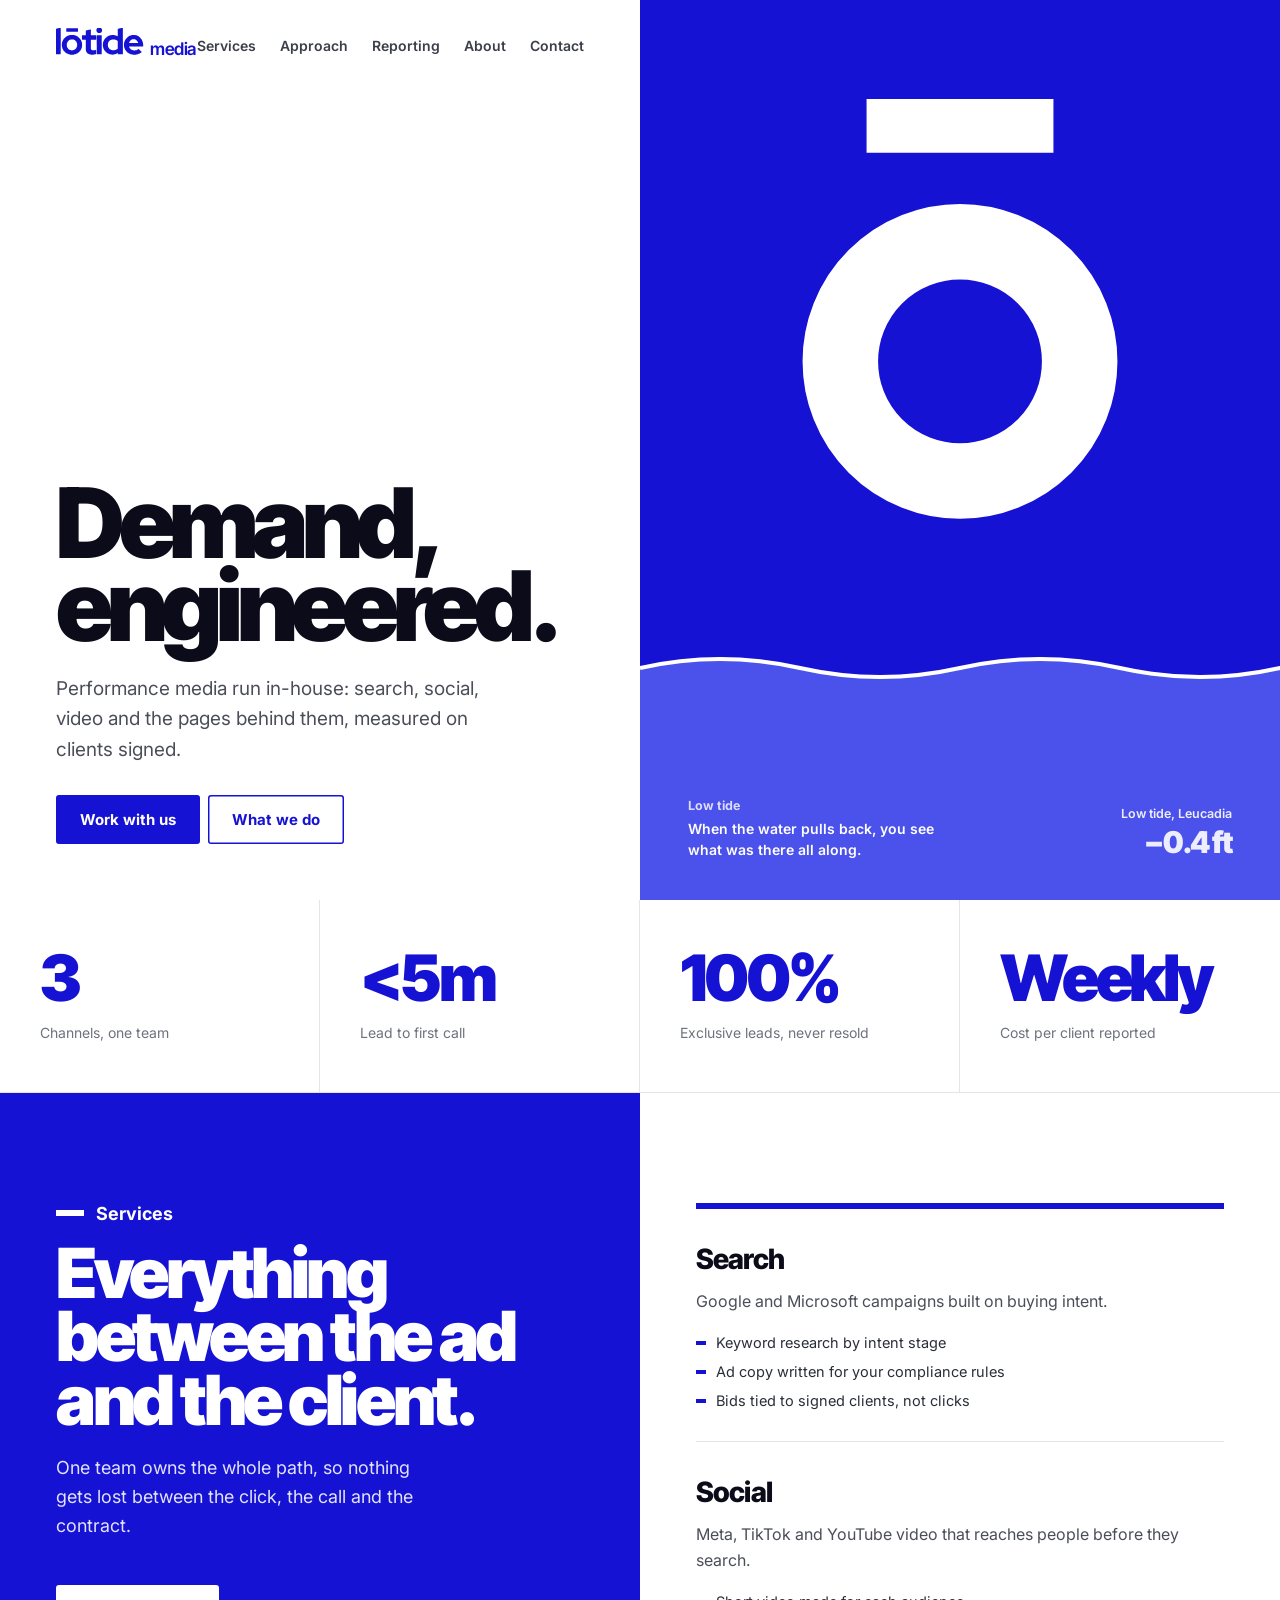
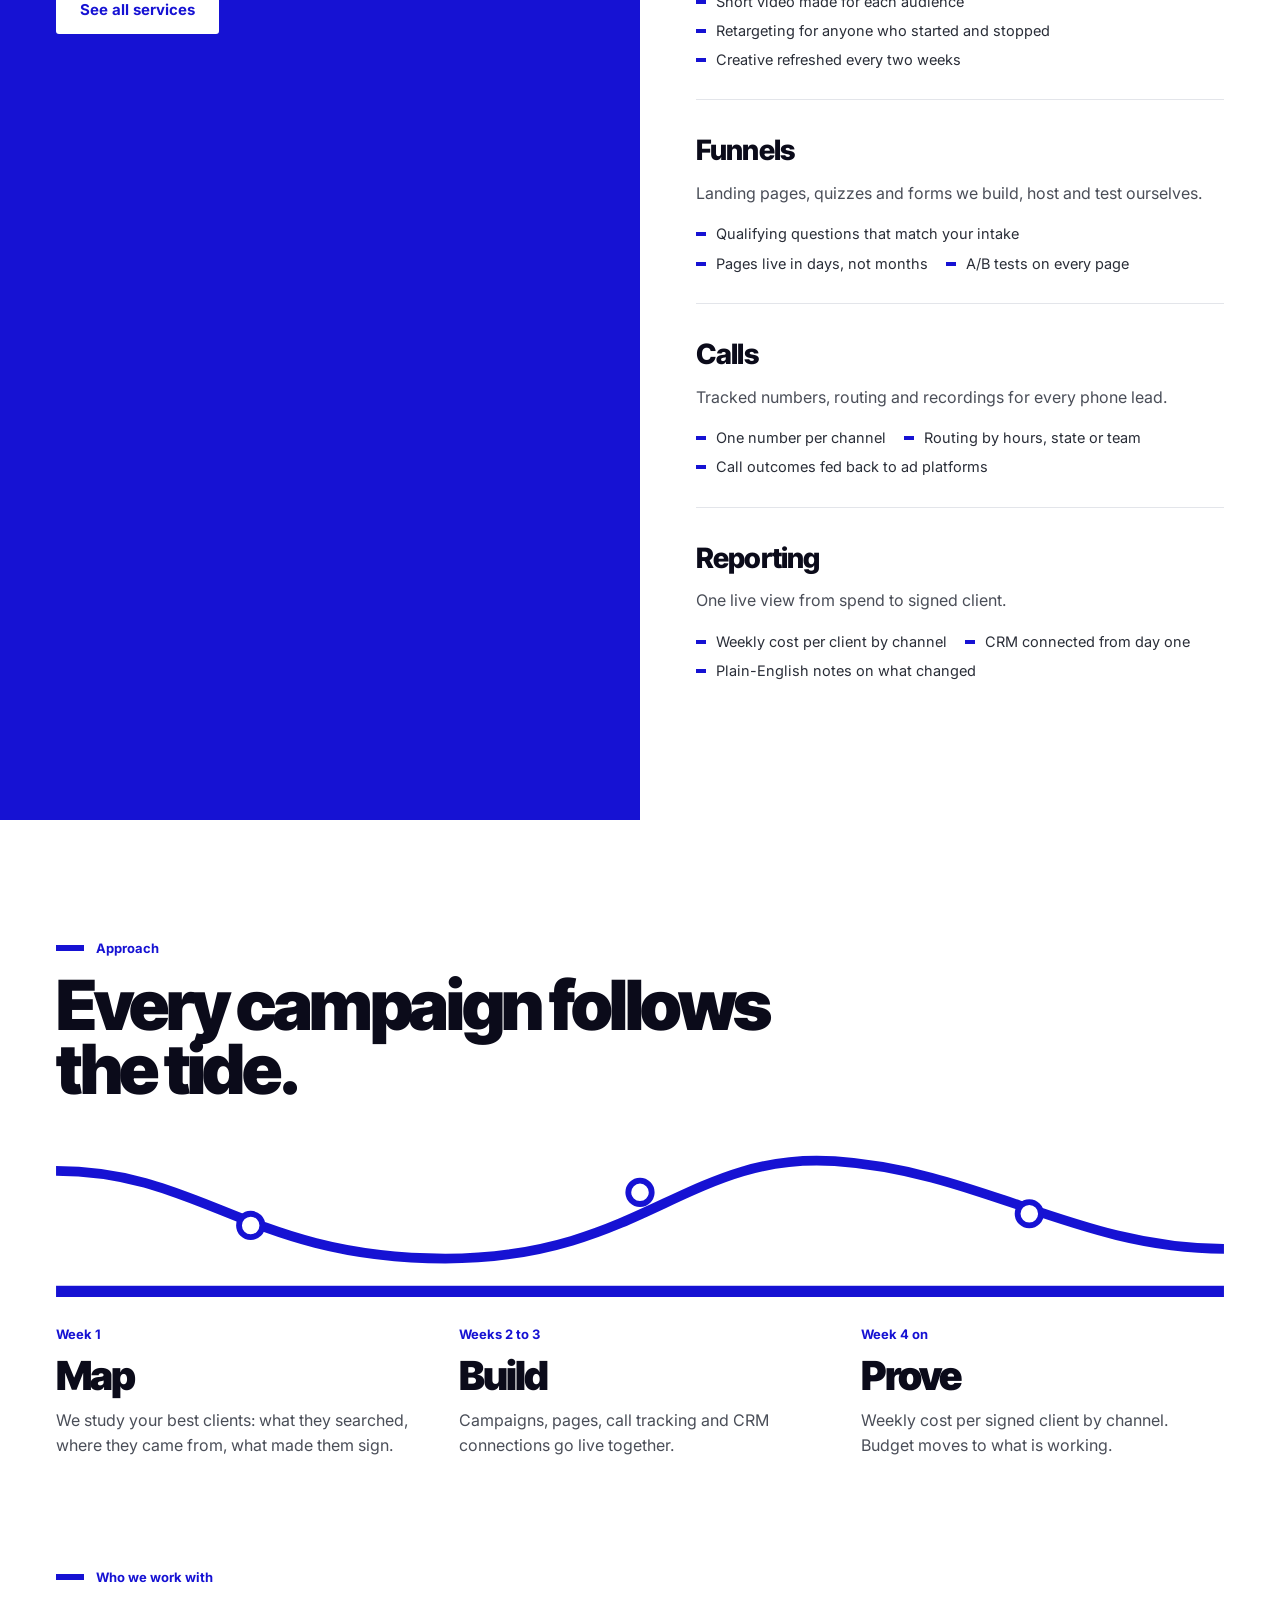
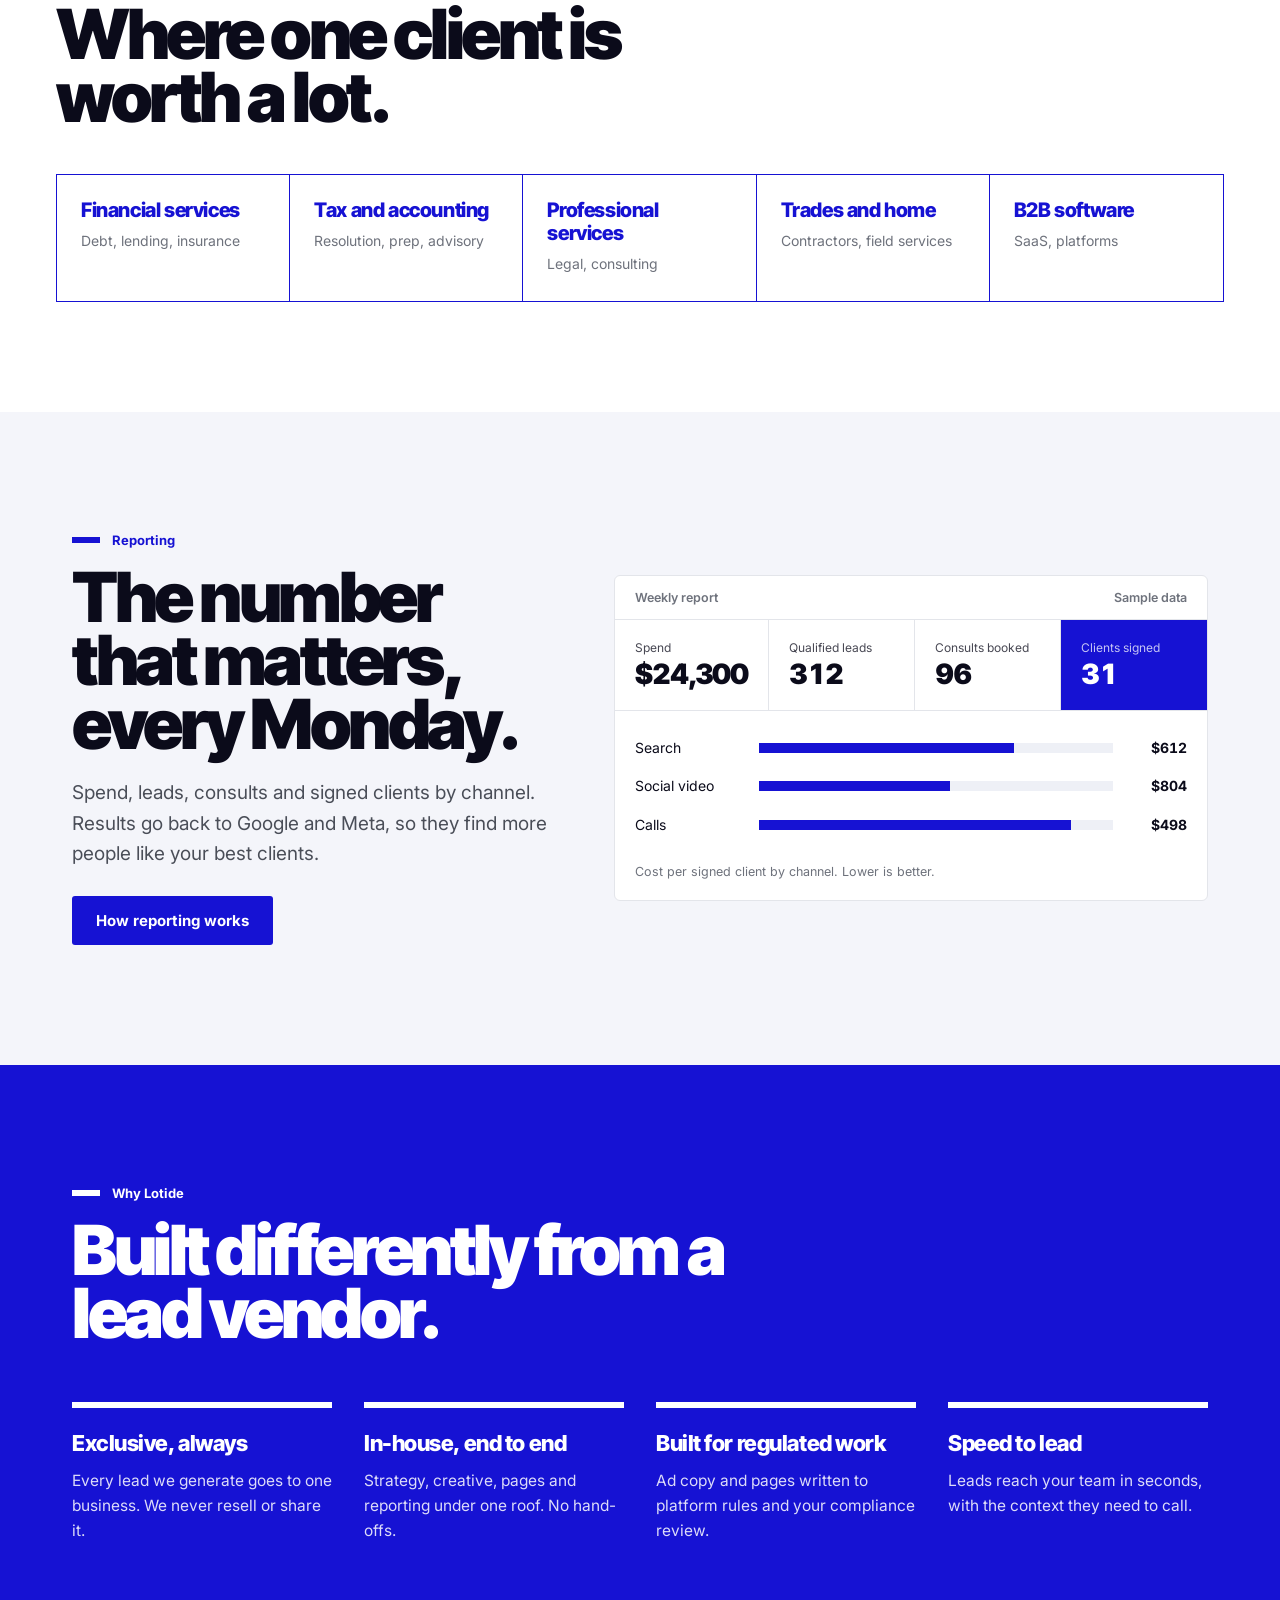
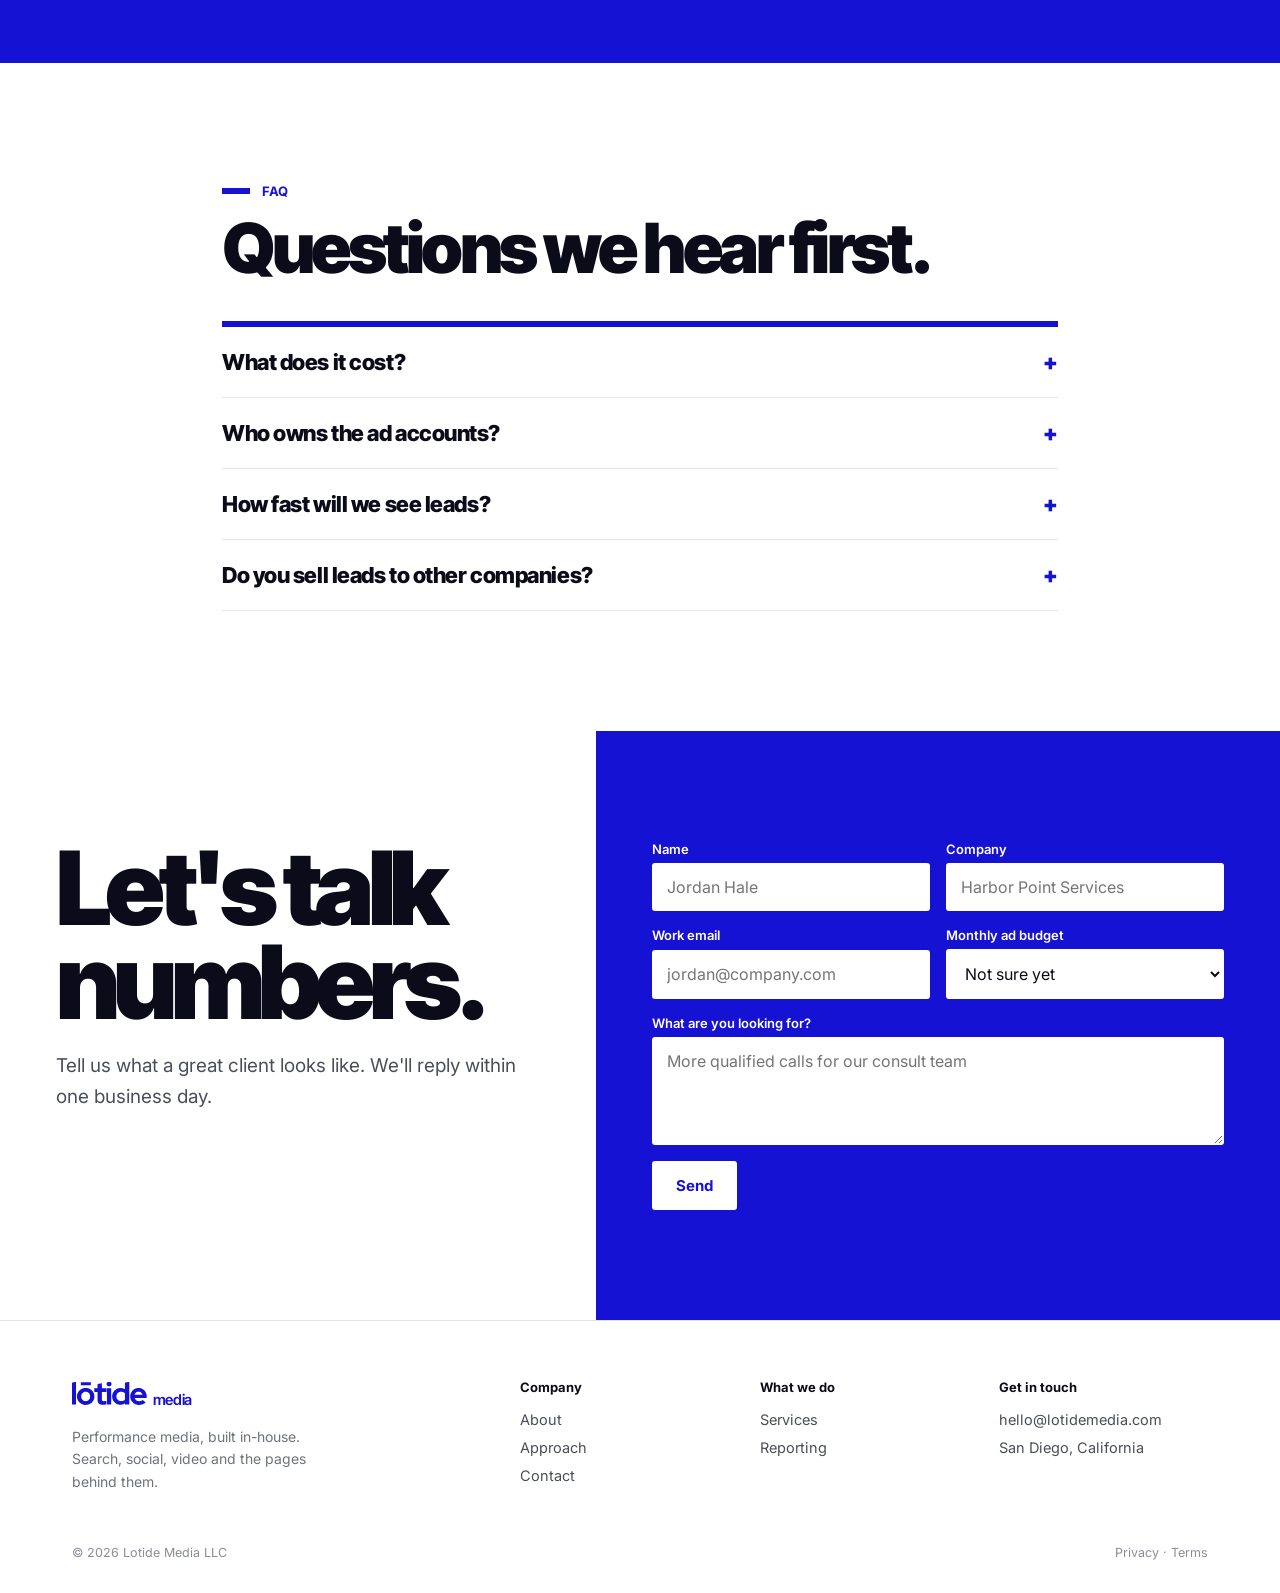
==== index.html @ 0c644d72 "Add files via upload" ====
<!doctype html><html lang="en"><head><meta charset="utf-8">
<meta name="viewport" content="width=device-width, initial-scale=1">
<title>Lotide Media: Performance media, built in-house</title><meta name="description" content="Lotide Media runs search, social and video campaigns in-house for service businesses, and reports cost per signed client every week.">
<link rel="canonical" href="https://lotidemedia.com"><link rel="icon" href="/favicon.svg" type="image/svg+xml">
<meta property="og:title" content="Lotide Media: Performance media, built in-house"><meta property="og:description" content="Lotide Media runs search, social and video campaigns in-house for service businesses, and reports cost per signed client every week."><meta property="og:image" content="https://lotidemedia.com/og.png"><meta property="og:url" content="https://lotidemedia.com"><meta name="twitter:card" content="summary_large_image">
<meta name="theme-color" content="#1612D3">
<link rel="preconnect" href="https://fonts.googleapis.com"><link rel="preconnect" href="https://fonts.gstatic.com" crossorigin>
<link href="https://fonts.googleapis.com/css2?family=Inter+Tight:wght@500;600;700;800;900&family=Inter:wght@400;500;600&display=swap" rel="stylesheet">
<link rel="stylesheet" href="/styles.css">
<script type="application/ld+json">{"@context": "https://schema.org", "@type": "Organization", "name": "Lotide Media", "url": "https://lotidemedia.com", "logo": "https://lotidemedia.com/favicon.svg", "email": "hello@lotidemedia.com", "address": {"@type": "PostalAddress", "addressLocality": "San Diego", "addressRegion": "CA", "addressCountry": "US"}}</script>
</head><body>
<svg width="0" height="0" style="position:absolute" aria-hidden="true"><symbol id="lt" viewBox="18 22 2168 684"><path d="M397 696C383 695 380 695 370 691C366 690 359 689 356 688C352 687 346 686 344 684C341 683 336 681 333 680C329 680 325 678 323 676C321 675 317 673 314 672C310 671 307 669 306 668C304 667 301 665 298 664C295 662 292 661 292 660C291 659 289 658 287 657C284 656 281 653 279 652C277 650 274 648 272 646C261 639 240 620 232 608C229 605 226 600 223 597C221 594 218 590 217 589C216 587 214 584 212 581C211 579 208 574 207 572C206 570 204 566 203 564C201 561 200 559 200 558C200 557 199 554 197 550C195 547 193 541 192 538C191 534 189 528 188 525C186 522 185 516 184 511C183 506 182 497 180 490C178 479 178 475 178 456C178 438 178 434 180 423C182 416 183 407 184 402C185 397 186 391 188 387C190 383 191 378 192 375C193 372 195 367 197 363C198 360 200 356 200 355C200 354 201 352 203 349C204 347 206 343 207 341C208 339 211 335 212 333C214 331 215 328 215 327C216 326 217 324 219 322C220 320 222 317 224 315C238 296 256 277 275 264C277 262 280 260 282 258C283 257 285 256 286 256C286 256 289 254 292 252C294 250 298 248 299 248C301 247 304 245 306 244C309 242 312 240 314 240C317 239 321 238 323 236C325 234 330 233 332 232C335 231 340 230 344 228C347 226 353 225 356 224C360 223 367 222 371 220C383 217 393 216 426 216C458 216 471 217 482 220C485 222 492 223 496 224C500 225 506 226 509 228C512 229 517 231 520 232C522 233 527 234 530 236C532 237 536 239 538 240C541 241 544 242 546 244C547 245 551 247 553 248C559 251 570 258 574 261C576 263 578 264 578 264C579 264 584 269 591 274C604 286 620 303 625 310C629 316 632 321 636 326C638 328 640 331 640 333C641 334 643 337 644 339C646 341 647 345 648 347C649 349 651 354 653 356C655 359 656 362 656 363C656 365 658 369 659 373C661 376 664 383 664 388C665 393 667 398 667 399C675 414 676 494 668 513C667 516 665 522 664 526C663 530 662 536 660 539C659 542 657 547 656 550C655 552 654 556 652 558C651 560 649 563 648 566C647 568 645 572 644 574C642 576 641 579 641 580C640 581 638 584 637 586C635 589 633 592 632 593C627 602 597 635 588 641C586 642 584 644 584 644C584 645 574 651 566 656C564 657 561 659 560 660C559 661 556 663 552 665C549 667 546 668 546 669C545 669 543 671 540 672C537 672 532 674 530 676C528 678 523 680 519 680C516 681 511 683 509 684C506 686 501 687 497 688C493 689 486 690 482 691C479 693 472 694 468 695C458 696 412 697 397 696ZM1922 696C1909 696 1896 694 1889 692C1885 690 1879 689 1875 688C1871 687 1865 686 1861 684C1857 682 1852 681 1850 680C1848 679 1844 678 1842 676C1840 675 1835 673 1833 672C1830 671 1827 670 1825 669C1824 668 1821 666 1818 665C1816 664 1812 662 1810 661C1809 659 1806 657 1804 656C1801 655 1798 653 1797 651C1795 650 1792 648 1790 647C1772 634 1746 607 1736 589C1735 587 1733 584 1732 583C1731 582 1729 579 1727 576C1725 572 1723 568 1723 567C1718 560 1712 545 1711 541C1711 538 1709 535 1708 533C1707 531 1705 524 1704 519C1703 513 1701 505 1700 501C1697 491 1696 477 1696 456C1696 435 1697 422 1700 411C1701 407 1703 399 1704 393C1705 388 1707 382 1708 380C1709 378 1711 374 1711 370C1712 366 1714 361 1716 358C1718 356 1719 352 1720 350C1721 347 1723 344 1724 342C1726 339 1727 337 1727 336C1727 336 1729 333 1731 329C1733 326 1736 322 1737 320C1746 305 1768 281 1786 267C1788 265 1792 262 1794 260C1796 259 1799 257 1801 256C1803 255 1806 253 1808 251C1811 249 1813 248 1814 248C1814 248 1817 246 1820 245C1822 243 1826 241 1828 240C1831 239 1835 238 1837 236C1839 234 1844 232 1848 232C1851 231 1856 229 1859 228C1861 226 1868 224 1873 224C1878 223 1883 222 1884 221C1890 218 1901 217 1928 216C1959 216 1970 217 1983 221C1988 222 1994 224 1998 224C2002 225 2007 227 2010 228C2013 230 2018 231 2021 232C2023 233 2027 234 2029 236C2031 237 2034 239 2037 240C2039 241 2043 242 2044 244C2046 245 2049 247 2052 248C2059 252 2070 260 2079 268C2099 285 2121 310 2128 325C2129 327 2131 330 2132 331C2133 333 2135 336 2136 339C2137 342 2139 345 2140 347C2141 348 2143 352 2144 355C2145 358 2147 363 2148 366C2150 368 2151 373 2152 377C2153 381 2154 386 2156 388C2158 394 2159 399 2162 418C2162 424 2163 430 2164 430C2166 434 2168 489 2166 493C2165 495 2163 496 2162 497C2160 498 2106 498 1992 498C1843 498 1826 498 1825 500C1823 501 1823 502 1824 508C1825 511 1826 515 1828 517C1829 519 1831 522 1832 524C1833 527 1834 530 1836 532C1837 534 1839 537 1840 539C1843 543 1865 565 1869 568C1871 568 1874 570 1875 572C1876 573 1880 575 1882 576C1885 577 1889 579 1891 581C1893 582 1897 584 1900 584C1903 585 1909 587 1913 589C1919 591 1923 591 1938 592C1960 594 1983 592 1992 589C1995 588 2001 586 2004 585C2011 583 2031 574 2032 572C2033 572 2035 570 2038 568C2041 567 2045 564 2046 562C2049 560 2050 559 2053 559C2057 559 2058 560 2068 569C2074 574 2079 579 2080 580C2081 581 2086 586 2092 591C2099 597 2104 602 2105 603C2106 605 2121 618 2129 624C2131 626 2132 628 2132 629C2132 632 2122 641 2110 648C2108 649 2105 652 2104 653C2103 654 2100 656 2097 657C2095 658 2093 660 2092 660C2091 661 2088 663 2085 664C2082 665 2078 667 2077 669C2075 670 2072 671 2070 672C2067 673 2063 674 2060 676C2058 678 2053 680 2049 680C2046 681 2041 683 2039 684C2036 685 2030 687 2025 688C2019 689 2011 691 2006 692C1993 696 1957 698 1922 696ZM891 695C886 694 878 693 874 692C870 691 862 689 857 688C852 687 846 685 844 684C841 682 837 681 835 680C833 679 829 678 828 677C826 675 823 674 821 673C816 670 806 662 799 656C790 646 778 628 775 619C775 617 773 612 772 609C770 605 769 599 767 587C765 571 765 569 764 451C764 385 764 331 764 331C764 328 757 328 718 328C676 328 672 328 671 324C670 323 670 301 670 275C670 229 670 227 672 225C673 225 674 224 675 224C677 224 696 224 719 224C756 224 761 223 763 222C764 220 764 214 764 164L764 108L767 106C768 105 771 104 773 103C776 103 782 101 787 100C792 98 800 97 805 96C810 95 817 93 822 92C827 90 834 89 839 88C844 87 852 86 856 84C863 82 878 79 883 79C888 79 888 76 888 151C888 217 888 221 890 222C891 224 897 224 954 224C1008 224 1016 224 1018 226L1020 227L1020 275C1020 321 1020 323 1018 325L1016 328L953 328C894 328 890 328 889 330C888 331 888 352 888 441C888 541 889 552 890 556C897 572 898 573 903 578C907 582 911 583 920 587L930 590L954 590C976 590 978 590 988 588C995 586 1003 584 1006 583L1013 582L1015 584C1017 586 1017 589 1017 632L1017 678L1015 680C1012 684 1001 687 990 688C986 689 977 690 971 692C965 693 955 694 949 695C936 696 903 696 891 695ZM1390 694C1389 694 1382 693 1374 691C1367 689 1359 688 1356 688C1354 687 1349 686 1345 684C1341 682 1336 681 1334 680C1331 679 1326 677 1323 676C1319 674 1315 672 1314 672C1312 671 1309 669 1306 668C1303 666 1300 664 1300 664C1299 664 1296 662 1294 661C1291 659 1288 657 1287 657C1286 656 1283 654 1281 652C1278 650 1274 647 1271 644C1254 631 1233 609 1224 596C1223 595 1221 592 1220 590C1218 588 1216 585 1216 583C1215 581 1213 578 1212 576C1210 575 1208 571 1207 568C1206 565 1204 562 1203 561C1203 560 1201 557 1200 553C1199 550 1197 544 1195 542C1194 540 1192 535 1192 531C1191 527 1189 521 1188 517C1186 514 1185 508 1185 504C1184 500 1183 493 1182 486C1180 474 1180 438 1182 428C1182 425 1183 418 1184 412C1185 405 1186 398 1188 394C1189 390 1191 385 1192 381C1192 377 1194 372 1196 370C1197 367 1199 362 1200 360C1201 357 1202 353 1203 352C1205 350 1207 346 1208 343C1209 340 1211 336 1212 336C1213 335 1214 332 1216 329C1217 327 1219 324 1219 323C1220 322 1222 320 1223 319C1224 315 1226 313 1238 299C1253 282 1276 261 1289 255C1291 254 1293 253 1294 252C1294 251 1297 250 1300 248C1303 247 1306 245 1308 244C1309 243 1313 241 1316 240C1319 239 1323 237 1325 236C1327 235 1331 233 1335 232C1339 231 1344 229 1347 228C1349 227 1356 225 1362 224C1368 223 1378 221 1384 220C1391 218 1398 218 1415 217C1437 217 1448 218 1461 221C1465 222 1472 223 1476 224C1481 225 1487 226 1490 228C1493 229 1498 231 1501 232C1505 232 1510 234 1514 236C1517 238 1522 240 1525 241C1528 243 1532 245 1534 247C1538 249 1542 250 1544 248C1545 247 1545 226 1545 158C1545 99 1545 68 1546 67C1547 66 1549 64 1553 63C1556 63 1562 61 1566 60C1570 58 1578 57 1582 56C1587 55 1596 54 1602 52C1607 50 1615 49 1620 48C1624 47 1632 46 1637 44C1653 39 1667 38 1669 42C1670 42 1670 187 1670 364L1670 684L1668 686C1666 688 1662 688 1609 688C1558 688 1551 688 1549 686C1547 685 1547 684 1547 672C1547 661 1547 658 1546 657C1543 655 1539 657 1536 660C1534 662 1531 664 1529 664C1527 665 1524 667 1522 668C1520 670 1517 671 1515 672C1513 673 1509 674 1507 676C1505 678 1500 680 1496 681C1492 681 1488 683 1486 684C1484 685 1478 687 1473 688C1467 689 1459 691 1454 692C1447 694 1444 694 1420 695C1405 695 1391 695 1390 694ZM35 688C33 688 31 687 31 686C30 686 30 563 30 376C30 82 30 67 32 66C34 63 55 58 66 56C71 55 79 54 84 52C89 51 98 49 102 48C107 47 116 46 121 44C130 41 142 39 147 39C149 39 150 40 151 40C152 41 152 126 152 364C152 633 152 686 151 687C150 688 139 688 94 688C63 688 37 688 35 688ZM1035 688C1034 687 1033 687 1033 686C1032 686 1032 582 1032 456C1032 265 1032 226 1033 225C1035 224 1045 224 1149 224C1150 224 1151 225 1152 225C1154 226 1154 241 1154 456C1154 671 1154 686 1152 687C1151 687 1150 688 1149 688C1065 688 1037 688 1035 688ZM452 587C459 585 466 584 468 583C470 583 473 582 475 580C477 579 481 577 483 576C486 576 489 574 491 572C493 571 496 569 498 568C502 565 524 544 529 537C537 524 543 513 547 498C551 488 551 485 552 471C554 449 552 427 548 417C547 413 545 407 544 404C543 402 542 398 540 396C539 394 537 390 536 387C534 384 533 381 532 380C531 379 529 377 528 375C525 370 503 348 498 345C496 344 493 342 491 340C489 338 485 337 483 336C481 335 478 334 476 332C474 331 468 329 462 327C456 326 449 324 445 324C441 323 433 322 426 322C416 322 412 322 401 325C394 327 387 328 384 329C382 330 378 331 377 332C376 333 372 335 369 336C366 337 362 339 361 340C360 341 358 343 356 344C352 346 331 366 325 374C323 377 321 380 320 381C319 383 318 386 316 388C314 390 313 394 312 396C311 398 310 402 308 404C307 407 305 413 302 426C298 449 298 462 302 482C305 501 306 504 308 508C310 511 312 515 312 518C313 521 315 523 316 524C316 525 318 527 319 529C321 534 322 535 333 548C339 555 347 561 357 569C364 574 384 584 387 584C388 584 393 585 398 587C416 592 432 592 452 587ZM1464 586C1471 585 1479 584 1481 583C1483 583 1488 582 1491 580C1494 579 1499 577 1502 576C1505 575 1508 573 1509 572C1510 571 1513 570 1516 568C1522 565 1533 558 1542 549C1543 548 1544 546 1544 544C1545 542 1545 501 1545 452L1544 364L1540 360C1533 354 1520 344 1519 344C1518 344 1515 343 1513 341C1510 339 1505 337 1501 336C1497 334 1493 332 1492 331C1490 331 1480 328 1469 326C1450 322 1449 322 1433 322C1422 323 1415 323 1411 324C1408 325 1402 327 1397 328C1392 328 1386 330 1384 332C1381 333 1377 335 1374 336C1372 337 1369 338 1367 340C1365 341 1362 344 1360 344C1353 348 1333 367 1328 374C1327 377 1324 380 1323 382C1321 384 1320 386 1320 386C1320 387 1318 390 1316 393C1315 396 1312 400 1312 402C1311 405 1310 410 1308 414C1304 423 1303 434 1303 456C1303 478 1304 489 1308 497C1310 501 1311 506 1312 508C1313 510 1314 514 1316 516C1317 518 1319 522 1321 525C1329 540 1349 560 1363 568C1365 569 1367 571 1369 572C1370 573 1373 575 1376 576C1380 577 1384 579 1385 580C1387 581 1390 582 1392 583C1398 584 1423 589 1428 589C1436 590 1451 589 1464 586ZM2038 408C2040 407 2041 406 2042 405C2043 403 2039 391 2036 388C2035 386 2033 383 2032 381C2032 379 2030 375 2028 373C2027 371 2024 368 2023 365C2019 359 2000 341 1994 337C1992 336 1988 334 1987 332C1985 331 1983 330 1981 329C1979 328 1975 327 1971 325C1967 323 1962 322 1960 321C1948 318 1917 318 1904 321C1901 322 1896 323 1893 325C1889 326 1885 328 1884 328C1882 329 1879 330 1877 332C1875 333 1872 336 1869 337C1864 339 1843 361 1840 365C1839 367 1837 370 1836 372C1834 374 1833 377 1832 379C1831 381 1830 384 1828 386C1825 391 1822 403 1823 405C1823 406 1824 408 1825 408C1828 409 2035 409 2038 408ZM1077 168C1072 167 1069 166 1066 165C1064 163 1060 161 1058 160C1049 156 1036 143 1032 134C1031 132 1029 128 1027 126C1024 121 1022 104 1024 89C1025 80 1025 78 1029 70C1038 53 1047 44 1068 33C1069 33 1075 32 1081 31C1094 29 1113 31 1118 34C1120 35 1124 37 1127 39C1133 42 1138 46 1147 55C1150 59 1152 62 1158 74C1161 80 1163 98 1161 111C1160 122 1159 123 1153 134C1147 145 1135 157 1126 161C1123 162 1120 164 1118 165C1113 169 1094 170 1077 168ZM290 134C287 132 287 129 287 93L287 57L289 54L292 52L427 52C513 52 564 52 566 53C568 54 571 55 572 56C573 58 574 60 574 92C574 111 573 128 573 129C571 135 579 135 429 135C353 135 291 135 290 134Z"/></symbol></svg>
<section class="hero"><div class="l"><div class="navl"><a href="/" aria-label="Lotide Media home"><span class="lockup" style="color:#1612D3;font-size:28px" role="img" aria-label="lōtide media"><svg viewBox="18 22 2168 684"><use href="#lt"/></svg><span>media</span></span></a><ul><li><a href="/services">Services</a></li><li><a href="/approach">Approach</a></li><li><a href="/reporting">Reporting</a></li><li><a href="/about">About</a></li><li><a href="/contact">Contact</a></li></ul><button class="menu" aria-expanded="false" onclick="var m=this.parentNode.nextElementSibling;m.classList.toggle('open');this.setAttribute('aria-expanded',m.classList.contains('open'))">Menu</button></div><nav class="mnav" aria-label="Mobile"><a href="/services">Services</a><a href="/approach">Approach</a><a href="/reporting">Reporting</a><a href="/about">About</a><a href="/contact">Contact</a></nav>
<h1>Demand, engineered.</h1><p>Performance media run in-house: search, social, video and the pages behind them, measured on clients signed.</p>
<div><a class="btn b-b" href="/contact">Work with us</a><a class="btn b-l" href="/services">What we do</a></div></div>
<div class="r"><svg viewBox="0 0 500 660" class="og" aria-hidden="true"><rect x="104" y="0" width="292" height="84" fill="currentColor"/><circle cx="250" cy="410" r="187" fill="none" stroke="currentColor" stroke-width="118"/></svg><div class="water"><svg class="surf" viewBox="0 0 1200 2034" preserveAspectRatio="none" aria-hidden="true"><path d="M0 18 Q 75 0 150 18 T 300 18 T 450 18 T 600 18 T 750 18 T 900 18 T 1050 18 T 1200 18 V2034 H0Z" fill="rgba(120,135,255,.55)"/><path d="M0 18 Q 75 0 150 18 T 300 18 T 450 18 T 600 18 T 750 18 T 900 18 T 1050 18 T 1200 18" fill="none" stroke="#fff" stroke-width="4" vector-effect="non-scaling-stroke"/></svg><div class="body"></div></div><p class="cap"><b>Low tide</b>When the water pulls back, you see what was there all along.</p><div class="tt">Low tide, Leucadia<b>−0.4 ft</b></div></div></section>
<div class="num"><div><b>3</b><span>Channels, one team</span></div><div><b>&lt;5m</b><span>Lead to first call</span></div><div><b>100%</b><span>Exclusive leads, never resold</span></div><div><b>Weekly</b><span>Cost per client reported</span></div></div>
<section class="half"><div class="a"><div class="stk"><p class="eyebrow">Services</p><h2 class="h2">Everything between the ad and the client.</h2><p>One team owns the whole path, so nothing gets lost between the click, the call and the contract.</p><a class="btn b-w" href="/services" style="margin-top:26px">See all services</a></div></div><div class="b"><article class="svc"><h3>Search</h3><p>Google and Microsoft campaigns built on buying intent.</p><ul><li>Keyword research by intent stage</li><li>Ad copy written for your compliance rules</li><li>Bids tied to signed clients, not clicks</li></ul></article><article class="svc"><h3>Social</h3><p>Meta, TikTok and YouTube video that reaches people before they search.</p><ul><li>Short video made for each audience</li><li>Retargeting for anyone who started and stopped</li><li>Creative refreshed every two weeks</li></ul></article><article class="svc"><h3>Funnels</h3><p>Landing pages, quizzes and forms we build, host and test ourselves.</p><ul><li>Qualifying questions that match your intake</li><li>Pages live in days, not months</li><li>A/B tests on every page</li></ul></article><article class="svc"><h3>Calls</h3><p>Tracked numbers, routing and recordings for every phone lead.</p><ul><li>One number per channel</li><li>Routing by hours, state or team</li><li>Call outcomes fed back to ad platforms</li></ul></article><article class="svc"><h3>Reporting</h3><p>One live view from spend to signed client.</p><ul><li>Weekly cost per client by channel</li><li>CRM connected from day one</li><li>Plain-English notes on what changed</li></ul></article></div></section>
<section class="steps"><p class="eyebrow">Approach</p><h2 class="h2">Every campaign follows the tide.</h2>
<svg class="curve" viewBox="0 0 1200 170" aria-hidden="true"><rect y="158" width="1200" height="12" fill="#1612D3"/><path d="M0 40 C 150 40, 200 130, 400 130 S 650 20, 800 30 S 1050 120, 1200 120" fill="none" stroke="#1612D3" stroke-width="10"/>
<circle cx="200" cy="96" r="12" fill="#fff" stroke="#1612D3" stroke-width="6"/><circle cx="600" cy="62" r="12" fill="#fff" stroke="#1612D3" stroke-width="6"/><circle cx="1000" cy="84" r="12" fill="#fff" stroke="#1612D3" stroke-width="6"/></svg>
<div class="sg"><div><small>Week 1</small><b>Map</b><p>We study your best clients: what they searched, where they came from, what made them sign.</p></div><div><small>Weeks 2 to 3</small><b>Build</b><p>Campaigns, pages, call tracking and CRM connections go live together.</p></div><div><small>Week 4 on</small><b>Prove</b><p>Weekly cost per signed client by channel. Budget moves to what is working.</p></div></div>
<div style="margin-top:110px"><p class="eyebrow">Who we work with</p><h2 class="h2">Where one client is worth a lot.</h2><div class="inds2"><div><b>Financial services</b><span>Debt, lending, insurance</span></div><div><b>Tax and accounting</b><span>Resolution, prep, advisory</span></div><div><b>Professional services</b><span>Legal, consulting</span></div><div><b>Trades and home</b><span>Contractors, field services</span></div><div><b>B2B software</b><span>SaaS, platforms</span></div></div></div></section>
<section class="sec repo"><div class="wrap rp"><div><p class="eyebrow">Reporting</p><h2 class="h2">The number that matters, every Monday.</h2><p class="lead">Spend, leads, consults and signed clients by channel. Results go back to Google and Meta, so they find more people like your best clients.</p><a class="btn b-b" href="/reporting" style="margin-top:26px">How reporting works</a></div><div class="dash"><div class="dh"><span>Weekly report</span><span>Sample data</span></div>
<div class="kp"><div><small>Spend</small><b>$24,300</b></div><div><small>Qualified leads</small><b>312</b></div><div><small>Consults booked</small><b>96</b></div><div><small>Clients signed</small><b>31</b></div></div>
<div class="rows"><div><span>Search</span><i style="--w:72%"></i><b>$612</b></div><div><span>Social video</span><i style="--w:54%"></i><b>$804</b></div><div><span>Calls</span><i style="--w:88%"></i><b>$498</b></div></div>
<p class="dn">Cost per signed client by channel. Lower is better.</p></div></div></section>
<section class="sec whyb"><div class="wrap"><p class="eyebrow">Why Lotide</p><h2 class="h2">Built differently from a lead vendor.</h2><div class="whyg"><div><h3>Exclusive, always</h3><p>Every lead we generate goes to one business. We never resell or share it.</p></div><div><h3>In-house, end to end</h3><p>Strategy, creative, pages and reporting under one roof. No hand-offs.</p></div><div><h3>Built for regulated work</h3><p>Ad copy and pages written to platform rules and your compliance review.</p></div><div><h3>Speed to lead</h3><p>Leads reach your team in seconds, with the context they need to call.</p></div></div></div></section>
<section class="sec"><div class="wrap" style="max-width:900px"><p class="eyebrow">FAQ</p><h2 class="h2">Questions we hear first.</h2><div class="faq"><details><summary>What does it cost?</summary><p>A monthly management fee plus your ad spend, quoted after a short discovery call. No long contracts.</p></details><details><summary>Who owns the ad accounts?</summary><p>You do. We work inside accounts in your name, so the data stays yours.</p></details><details><summary>How fast will we see leads?</summary><p>Most campaigns produce their first leads within the first week, then improve as the platforms learn.</p></details><details><summary>Do you sell leads to other companies?</summary><p>No. Every lead from your campaigns is yours alone.</p></details></div></div></section>
<section class="ctas" id="c"><div class="a"><h2 class="h2">Let's talk numbers.</h2><p class="lead">Tell us what a great client looks like. We'll reply within one business day.</p></div><div class="b"><form class="form" name="contact" method="POST" action="/thanks" data-netlify="true" netlify-honeypot="company_site">
<input type="hidden" name="form-name" value="contact"><p class="hp"><label>Leave blank<input name="company_site" tabindex="-1" autocomplete="off"></label></p>
<label>Name<input name="name" required autocomplete="name" placeholder="Jordan Hale"></label><label>Company<input name="company" autocomplete="organization" placeholder="Harbor Point Services"></label>
<label>Work email<input type="email" name="email" required autocomplete="email" placeholder="jordan@company.com"></label>
<label>Monthly ad budget<select name="budget"><option>Not sure yet</option><option>Under $10K</option><option>$10K to $50K</option><option>$50K to $150K</option><option>$150K+</option></select></label>
<label class="full">What are you looking for?<textarea name="message" rows="4" placeholder="More qualified calls for our consult team"></textarea></label>
<button class="btn b-w" type="submit">Send</button></form></div></section><footer class="ft"><div class="fw"><div><a href="/"><span class="lockup" style="color:#1612D3;font-size:24px" role="img" aria-label="lōtide media"><svg viewBox="18 22 2168 684"><use href="#lt"/></svg><span>media</span></span></a><p>Performance media, built in-house. Search, social, video and the pages behind them.</p></div>
<div><b>Company</b><a href="/about">About</a><a href="/approach">Approach</a><a href="/contact">Contact</a></div>
<div><b>What we do</b><a href="/services">Services</a><a href="/reporting">Reporting</a></div>
<div><b>Get in touch</b><a href="mailto:hello@lotidemedia.com">hello@lotidemedia.com</a><a>San Diego, California</a></div></div>
<div class="fine"><span>© 2026 Lotide Media LLC</span><span><a href="/privacy">Privacy</a>  ·  <a href="/terms">Terms</a></span></div></footer></body></html>
---- styles.css ----
:root{--blue:#1612D3;--signal:#5C6BFF;--black:#000;--white:#fff;--steel:#6E727C;--line:#1E1E26;--mist:#F3F4F7;
--disp:"Inter Tight",Inter,system-ui,sans-serif;--body:Inter,system-ui,sans-serif}
*{box-sizing:border-box}html{scroll-behavior:smooth}
body{margin:0;font:16px/1.6 var(--body);-webkit-font-smoothing:antialiased}
a{color:inherit;text-decoration:none}
.lockup{display:inline-flex;align-items:baseline;gap:.2em;line-height:1}
.lockup svg{height:1em;width:auto;display:block;fill:currentColor}
.lockup span{font:600 .62em/1 var(--disp);letter-spacing:-.03em;position:relative;top:-.075em}
.wrap{max-width:1200px;margin:0 auto;padding:0 32px}
.btn{display:inline-flex;align-items:center;font:700 15px var(--body);padding:15px 24px;border-radius:3px;transition:transform .15s}
.btn:hover{transform:translateY(-1px)}
:focus-visible{outline:3px solid var(--signal);outline-offset:3px}
@media (prefers-reduced-motion:reduce){*{animation:none!important;transition:none!important}}


body{background:#fff;color:#0B0B1A}
h1,h2,h3{font-family:var(--disp);margin:0}
.sec{padding:120px 0}
.eyebrow{font:700 13px var(--body);color:var(--blue);display:flex;align-items:center;gap:12px;margin:0 0 18px}
.eyebrow:before{content:"";width:28px;height:6px;background:currentColor}
.h2{font-weight:900;font-size:clamp(40px,5.4vw,80px);line-height:.92;letter-spacing:-.05em;max-width:15ch;margin-bottom:22px}
.lead{font-size:19px;color:#4A4E58;max-width:52ch;margin:0}
.svcs{display:grid;grid-template-columns:repeat(3,1fr);gap:16px;margin-top:56px}
.svc{border:1px solid #E3E5EA;border-radius:4px;padding:30px;background:#fff}
.svc h3{font-weight:800;font-size:28px;letter-spacing:-.03em;margin-bottom:8px}
.svc p{margin:0 0 16px;color:#4A4E58}
.svc ul{margin:0;padding:0;list-style:none;border-top:1px solid #E3E5EA}
.svc li{padding:10px 0;border-bottom:1px solid #EEF0F3;font-size:14.5px;color:#2A2E38;display:flex;gap:10px}
.svc li:before{content:"";width:10px;height:4px;background:var(--blue);margin-top:10px;flex:none}
.inds{display:grid;grid-template-columns:repeat(5,1fr);border-top:6px solid var(--blue);margin-top:48px}
.inds div{padding:24px 18px 0 0}
.inds b{display:block;font:800 21px/1.15 var(--disp);letter-spacing:-.02em;margin-bottom:6px}
.inds span{color:#6E727C;font-size:14px}
.whyg{display:grid;grid-template-columns:repeat(4,1fr);gap:32px;margin-top:56px}
.whyg h3{font-weight:800;font-size:22px;letter-spacing:-.02em;margin-bottom:8px;padding-top:18px;border-top:6px solid currentColor}
.whyg p{margin:0;color:inherit;opacity:.85;font-size:15.5px}
.dash{background:#fff;border:1px solid #E3E5EA;border-radius:6px;padding:0;overflow:hidden;color:#0B0B1A}
.dh{display:flex;justify-content:space-between;padding:14px 20px;border-bottom:1px solid #E3E5EA;font:600 12.5px var(--body);color:#6E727C}
.kp{display:grid;grid-template-columns:repeat(4,1fr);border-bottom:1px solid #E3E5EA}
.kp div{padding:18px 20px;border-right:1px solid #E3E5EA}.kp div:last-child{border-right:0;background:var(--blue);color:#fff}
.kp small{display:block;font-size:12px;opacity:.75}.kp b{font:900 28px var(--disp);letter-spacing:-.04em;font-variant-numeric:tabular-nums}
.rows{padding:18px 20px}
.rows div{display:grid;grid-template-columns:110px 1fr 60px;gap:14px;align-items:center;padding:8px 0;font-size:14px}
.rows i{display:block;height:10px;background:#EEF0F6;position:relative}
.rows i:after{content:"";position:absolute;left:0;top:0;bottom:0;width:var(--w);background:var(--blue)}
.rows b{text-align:right;font-variant-numeric:tabular-nums}
.dn{margin:0;padding:0 20px 18px;font-size:12.5px;color:#6E727C}
.faq{margin-top:40px;border-top:6px solid var(--blue)}
details{border-bottom:1px solid #E3E5EA;padding:22px 0}
summary{font:800 22px var(--disp);letter-spacing:-.02em;cursor:pointer;list-style:none;display:flex;justify-content:space-between;gap:20px}
summary::-webkit-details-marker{display:none}
summary:after{content:"+";color:var(--blue);font-weight:900}
details[open] summary:after{content:"–"}
details p{margin:12px 0 0;color:#4A4E58;max-width:62ch}
.form{display:grid;grid-template-columns:1fr 1fr;gap:16px}
.form label{display:grid;gap:6px;font:600 13px var(--body)}
.form .full{grid-column:1/-1}
.form input,.form select,.form textarea{font:16px var(--body);padding:13px 14px;border:1.5px solid #D5D8DE;border-radius:3px;background:#fff;color:#0B0B1A}
.form input:focus,.form select:focus,.form textarea:focus{outline:none;border-color:var(--blue)}
.form button{border:0;cursor:pointer;justify-self:start}
.ok{grid-column:1/-1;margin:0;font-weight:600}
.ft{border-top:1px solid #E3E5EA;padding:56px 0 30px}
.fw{max-width:1200px;margin:0 auto;padding:0 32px;display:grid;grid-template-columns:2fr 1fr 1fr;gap:30px}
.fw b{display:block;font-size:13px;margin-bottom:10px}.fw a{display:block;color:#4A4E58;font-size:14.5px;margin:4px 0}
.fw p{color:#6E727C;font-size:14px}
.fine{max-width:1200px;margin:36px auto 0;padding:0 32px;font-size:12.5px;color:#8A8E98}
@media(max-width:900px){.wrap{padding:0 16px}.sec{padding:80px 0}.svcs,.whyg,.form{grid-template-columns:1fr}.inds{grid-template-columns:1fr 1fr;gap:10px}.kp{grid-template-columns:1fr 1fr}.fw{grid-template-columns:1fr;padding:0 16px}.fine{padding:0 16px}}

.b-b{background:var(--blue);color:#fff}.b-l{color:var(--blue);box-shadow:inset 0 0 0 1.5px var(--blue);margin-left:8px}.b-w{background:#fff;color:var(--blue)}
.hero{display:grid;grid-template-columns:1fr 1fr;min-height:100vh}
.l{padding:28px 56px 56px;display:flex;flex-direction:column}
.navl{display:flex;justify-content:space-between;align-items:center}
.navl ul{display:flex;gap:24px;list-style:none;margin:0;padding:0;font:600 14px var(--body);color:#3B3F49}
.l h1{font-weight:900;font-size:clamp(56px,7.6vw,122px);line-height:.86;letter-spacing:-.065em;margin:auto 0 26px}
.l p{font-size:19px;color:#4A4E58;max-width:36ch;margin:0 0 30px}
.r{background:var(--blue);position:relative;overflow:hidden;color:#fff}
.r .og{position:absolute;width:50%;left:25%;top:11%;z-index:1;color:#fff}
.water{position:absolute;left:0;right:0;bottom:0;height:115%;z-index:2;animation:ebb 3.4s cubic-bezier(.45,.05,.2,1) .4s forwards}
.water .surf{position:absolute;top:-34px;left:0;width:200%;height:2034px;display:block;animation:roll 8s linear infinite}
.water .body{position:absolute;inset:0}
@keyframes ebb{to{height:24%}}@keyframes roll{to{transform:translateX(-50%)}}
.cap{position:absolute;left:48px;bottom:40px;z-index:3;font:600 14px/1.5 var(--body);max-width:28ch;margin:0}
.cap b{display:block;font-size:12.5px;opacity:.8;margin-bottom:2px}
.tt{position:absolute;right:48px;bottom:40px;z-index:3;text-align:right;font:600 12.5px/1.6 var(--body);opacity:.9}
.tt b{display:block;font:900 30px var(--disp);letter-spacing:-.04em;font-variant-numeric:tabular-nums}
.num{display:grid;grid-template-columns:repeat(4,1fr);border-bottom:1px solid #E3E5EA}
.num div{padding:46px 40px;border-right:1px solid #E3E5EA}.num div:last-child{border-right:0}
.num b{display:block;font:900 clamp(40px,5vw,72px)/1 var(--disp);letter-spacing:-.05em;margin-bottom:10px;color:var(--blue)}
.num span{color:#6E727C;font-size:14px}
.half{display:grid;grid-template-columns:1fr 1fr}
.half .a{background:var(--blue);color:#fff;padding:110px 56px}
.half .a .eyebrow{color:#fff}
.half .b{padding:110px 56px}
.half .stk{position:sticky;top:30px}
.half .a p{color:rgba(255,255,255,.88);font-size:18px;max-width:34ch}
.half .b .svc{border:0;border-top:1px solid #E3E5EA;border-radius:0;padding:28px 0}
.half .b .svc:first-child{border-top:6px solid var(--blue)}
.half .b .svc ul{display:flex;flex-wrap:wrap;gap:6px 18px;border:0}.half .b .svc li{border:0;padding:0}
.steps{padding:120px 56px 110px;max-width:1312px;margin:0 auto}
.curve{display:block;width:100%;height:auto;margin-top:30px}
.sg{display:grid;grid-template-columns:repeat(3,1fr);gap:40px;margin-top:24px}
.sg small{font:700 13px var(--body);color:var(--blue)}
.sg b{display:block;font:900 40px var(--disp);letter-spacing:-.045em;margin:4px 0 8px}
.sg p{margin:0;color:#4A4E58}
.inds2{display:grid;grid-template-columns:repeat(5,1fr);gap:0;border:1.5px solid var(--blue);margin-top:44px}
.inds2 div{padding:24px;border-right:1.5px solid var(--blue)}.inds2 div:last-child{border-right:0}
.inds2 b{display:block;font:800 20px/1.15 var(--disp);letter-spacing:-.02em;color:var(--blue);margin-bottom:6px}.inds2 span{font-size:14px;color:#6E727C}
.repo{background:#F4F5FA}
.rp{display:grid;grid-template-columns:.9fr 1.1fr;gap:56px;align-items:center}
.whyb{background:var(--blue);color:#fff}.whyb .eyebrow{color:#fff}
.ctas{display:grid;grid-template-columns:1fr 1fr}
.ctas .a{padding:110px 56px;background:#fff}
.ctas .a .h2{font-size:clamp(56px,8vw,132px);letter-spacing:-.065em}
.ctas .b{background:var(--blue);padding:110px 56px;color:#fff}
.ctas .b .form label{color:#fff}.ctas .b .form input,.ctas .b .form select,.ctas .b .form textarea{border-color:transparent}
.pad{padding-left:56px;padding-right:56px}
@media(max-width:900px){.hero,.half,.ctas,.rp{grid-template-columns:1fr}.hero{min-height:0}.l{padding:20px 16px 48px}.l h1{margin-top:60px}.r{min-height:520px}.navl ul{display:none}
.num{grid-template-columns:1fr 1fr}.num div{padding:28px 16px}.half .a,.half .b,.ctas .a,.ctas .b{padding:70px 16px}.half .stk{position:static}.steps{padding:80px 16px}.sg{grid-template-columns:1fr;gap:24px}
.inds2{grid-template-columns:1fr}.inds2 div{border-right:0;border-bottom:1.5px solid var(--blue)}.pad{padding-left:16px;padding-right:16px}.cap{left:16px;bottom:22px;max-width:22ch}.water{animation-name:ebbm}@keyframes ebbm{to{height:27%}}.tt{right:16px;bottom:22px}}

.mnav{display:none}
.navl a[aria-current]{color:var(--blue)}
.menu{display:none;background:none;border:1.5px solid var(--blue);color:var(--blue);font:700 14px var(--body);padding:9px 14px;border-radius:3px;cursor:pointer}
.ihero{grid-template-columns:1.25fr .75fr;min-height:62vh}
.ihero .l h1{font-size:clamp(48px,6.2vw,96px);max-width:12ch}
.ihero .r .og{width:34%;left:33%;top:12%}
.l p.eyebrow,.story p.eyebrow{color:var(--blue);font-size:13px;margin-bottom:18px}
.ihero .water{animation-name:ebbi}@keyframes ebbi{to{height:26%}}
.eyebrow.hero-e{margin:auto 0 18px}
.ihero .l h1.after{margin-top:0}
.blk{padding:110px 0;border-top:1px solid #E3E5EA}
.blk:first-of-type{border-top:0}
.svrow{display:grid;grid-template-columns:.8fr 1.2fr;gap:64px;padding:64px 0;border-top:1px solid #E3E5EA}
.svrow:first-child{border-top:6px solid var(--blue)}
.svrow h2{font:900 clamp(40px,4.6vw,64px)/.95 var(--disp);letter-spacing:-.05em;margin:0 0 14px}
.svrow .k{font:700 13px var(--body);color:var(--blue);margin:0 0 10px}
.svrow p.d{font-size:18px;color:#4A4E58;margin:0;max-width:40ch}
.cols{display:grid;grid-template-columns:1fr 1fr;gap:28px}
.cols h4{font:700 13px var(--body);color:#6E727C;margin:0 0 10px}
.cols ul{margin:0;padding:0;list-style:none}
.cols li{padding:10px 0;border-top:1px solid #EEF0F3;display:flex;gap:10px;font-size:15.5px}
.cols li:before{content:"";width:10px;height:4px;background:var(--blue);margin-top:11px;flex:none}
.meas{margin-top:22px;background:#F4F5FA;padding:18px 20px;border-left:6px solid var(--blue);font-size:15px}
.meas b{color:var(--blue)}
.phase{display:grid;grid-template-columns:200px 1fr 1fr;gap:40px;padding:56px 0;border-top:1px solid #E3E5EA}
.phase:first-child{border-top:6px solid var(--blue)}
.phase .n small{font:700 13px var(--body);color:var(--blue);display:block}
.phase .n b{font:900 56px/1 var(--disp);letter-spacing:-.055em}
.phase p{margin:0 0 12px;color:#4A4E58;font-size:17px}
.need{display:grid;grid-template-columns:repeat(4,1fr);gap:16px;margin-top:40px}
.need div{background:#fff;border:1px solid #E3E5EA;border-radius:4px;padding:24px}
.need b{display:block;font:800 19px/1.2 var(--disp);letter-spacing:-.02em;margin-bottom:6px}
.need p{margin:0;color:#4A4E58;font-size:15px}
.defs{display:grid;grid-template-columns:repeat(4,1fr);gap:0;border-top:6px solid var(--blue);margin-top:40px}
.defs div{padding:24px 24px 0 0}
.defs b{display:block;font:800 22px var(--disp);letter-spacing:-.02em;margin-bottom:6px}
.defs p{margin:0;color:#4A4E58;font-size:15px}
.flow{display:grid;grid-template-columns:repeat(5,1fr);gap:0;margin-top:44px;border:1.5px solid var(--blue)}
.flow div{padding:22px;border-right:1.5px solid var(--blue);position:relative}
.flow div:last-child{border-right:0;background:var(--blue);color:#fff}
.flow small{font:700 12px var(--body);opacity:.7;display:block;margin-bottom:6px}
.flow b{font:800 18px/1.2 var(--disp);letter-spacing:-.02em}
.story{display:grid;grid-template-columns:1fr 1fr;gap:64px;align-items:center}
.story p{font-size:19px;color:#3B3F49;margin:0 0 18px;max-width:46ch}
.tidebox{background:var(--blue);color:#fff;border-radius:4px;aspect-ratio:1.1;position:relative;overflow:hidden}
.tidebox .og{position:absolute;width:34%;left:33%;top:12%;color:#fff}
.tidebox .surfs{position:absolute;left:0;width:200%;top:62%;height:300px;animation:roll 8s linear infinite}
.tidebox .tb{position:absolute;left:24px;bottom:20px;font:600 13px var(--body);z-index:2}
.nextg{display:grid;grid-template-columns:repeat(3,1fr);gap:16px;margin-top:36px}
.nextg div{border-top:6px solid var(--blue);padding-top:16px}
.nextg b{display:block;font:800 20px var(--disp);letter-spacing:-.02em;margin-bottom:6px}
.nextg p{margin:0;color:#4A4E58;font-size:15px}
.cform{display:grid;grid-template-columns:1fr 1fr;gap:56px}
.legal{max-width:760px;margin:0 auto;padding:80px 32px 110px}
.legal h1{font:900 clamp(40px,6vw,72px)/.95 var(--disp);letter-spacing:-.05em;margin:0 0 10px}
.legal h2{font:800 22px var(--disp);letter-spacing:-.02em;margin:36px 0 8px}
.legal p,.legal li{color:#3B3F49;font-size:16.5px}
.simple-top{display:flex;justify-content:space-between;align-items:center;padding:24px 32px;border-bottom:1px solid #E3E5EA}
.band{background:var(--blue);color:#fff;padding:90px 0}
.band .wrap{display:flex;justify-content:space-between;align-items:end;gap:30px;flex-wrap:wrap}
.band h2{font:900 clamp(44px,7vw,108px)/.88 var(--disp);letter-spacing:-.06em;margin:0}
.band .btn{background:#fff;color:var(--blue)}
.ft{border-top:1px solid #E3E5EA;padding:56px 0 30px}
.fw{max-width:1200px;margin:0 auto;padding:0 32px;display:grid;grid-template-columns:2fr 1fr 1fr 1fr;gap:30px}
.fw b{display:block;font-size:13px;margin-bottom:10px}.fw a{display:block;color:#4A4E58;font-size:14.5px;margin:5px 0}
.fw a:hover{color:var(--blue)}.fw p{color:#6E727C;font-size:14px;max-width:30ch}
.fine{max-width:1200px;margin:36px auto 0;padding:0 32px;font-size:12.5px;color:#8A8E98;display:flex;justify-content:space-between;gap:20px;flex-wrap:wrap}
.hp{position:absolute;left:-9999px}
@media(max-width:900px){
 .menu{display:inline-block}.navl ul{display:none}
 .mnav{display:none;flex-direction:column;gap:2px;padding:10px 0 0}
 .mnav.open{display:flex}.mnav a{padding:12px 0;border-bottom:1px solid #EEF0F3;font:700 18px var(--disp)}
 .ihero{grid-template-columns:1fr;min-height:0}.ihero .r{min-height:380px}.ihero .water{animation-name:ebbim}@keyframes ebbim{to{height:40%}}.eyebrow.hero-e{margin-top:44px}
 .ihero .r .og{width:26%;left:37%;top:8%}
 .svrow,.phase,.cols,.story,.cform{grid-template-columns:1fr;gap:24px}.need,.defs,.nextg{grid-template-columns:1fr}.flow{grid-template-columns:1fr}.flow div{border-right:0;border-bottom:1.5px solid var(--blue)}
 .blk{padding:70px 0}.fw{grid-template-columns:1fr 1fr;padding:0 16px}.fw>div:first-child{grid-column:1/-1}.fine{padding:0 16px}.legal{padding:50px 16px 80px}.simple-top{padding:18px 16px}
}
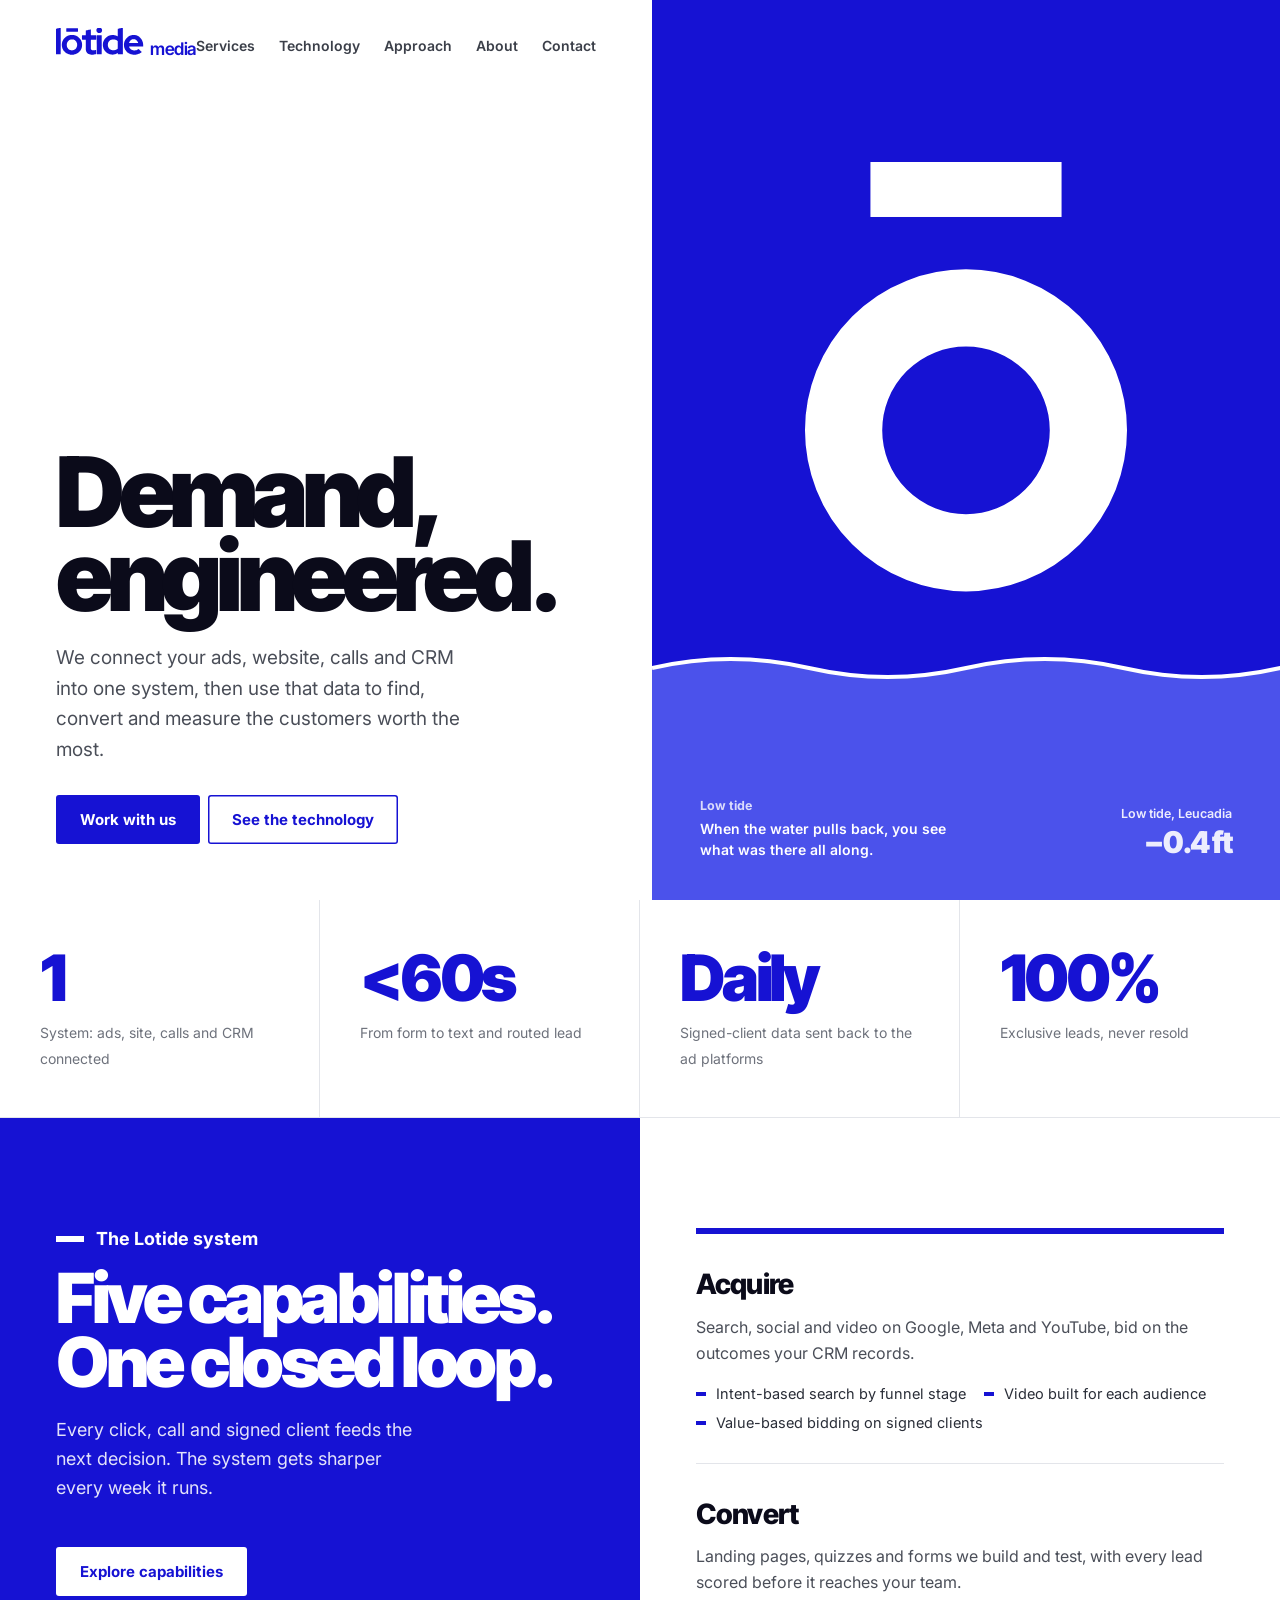
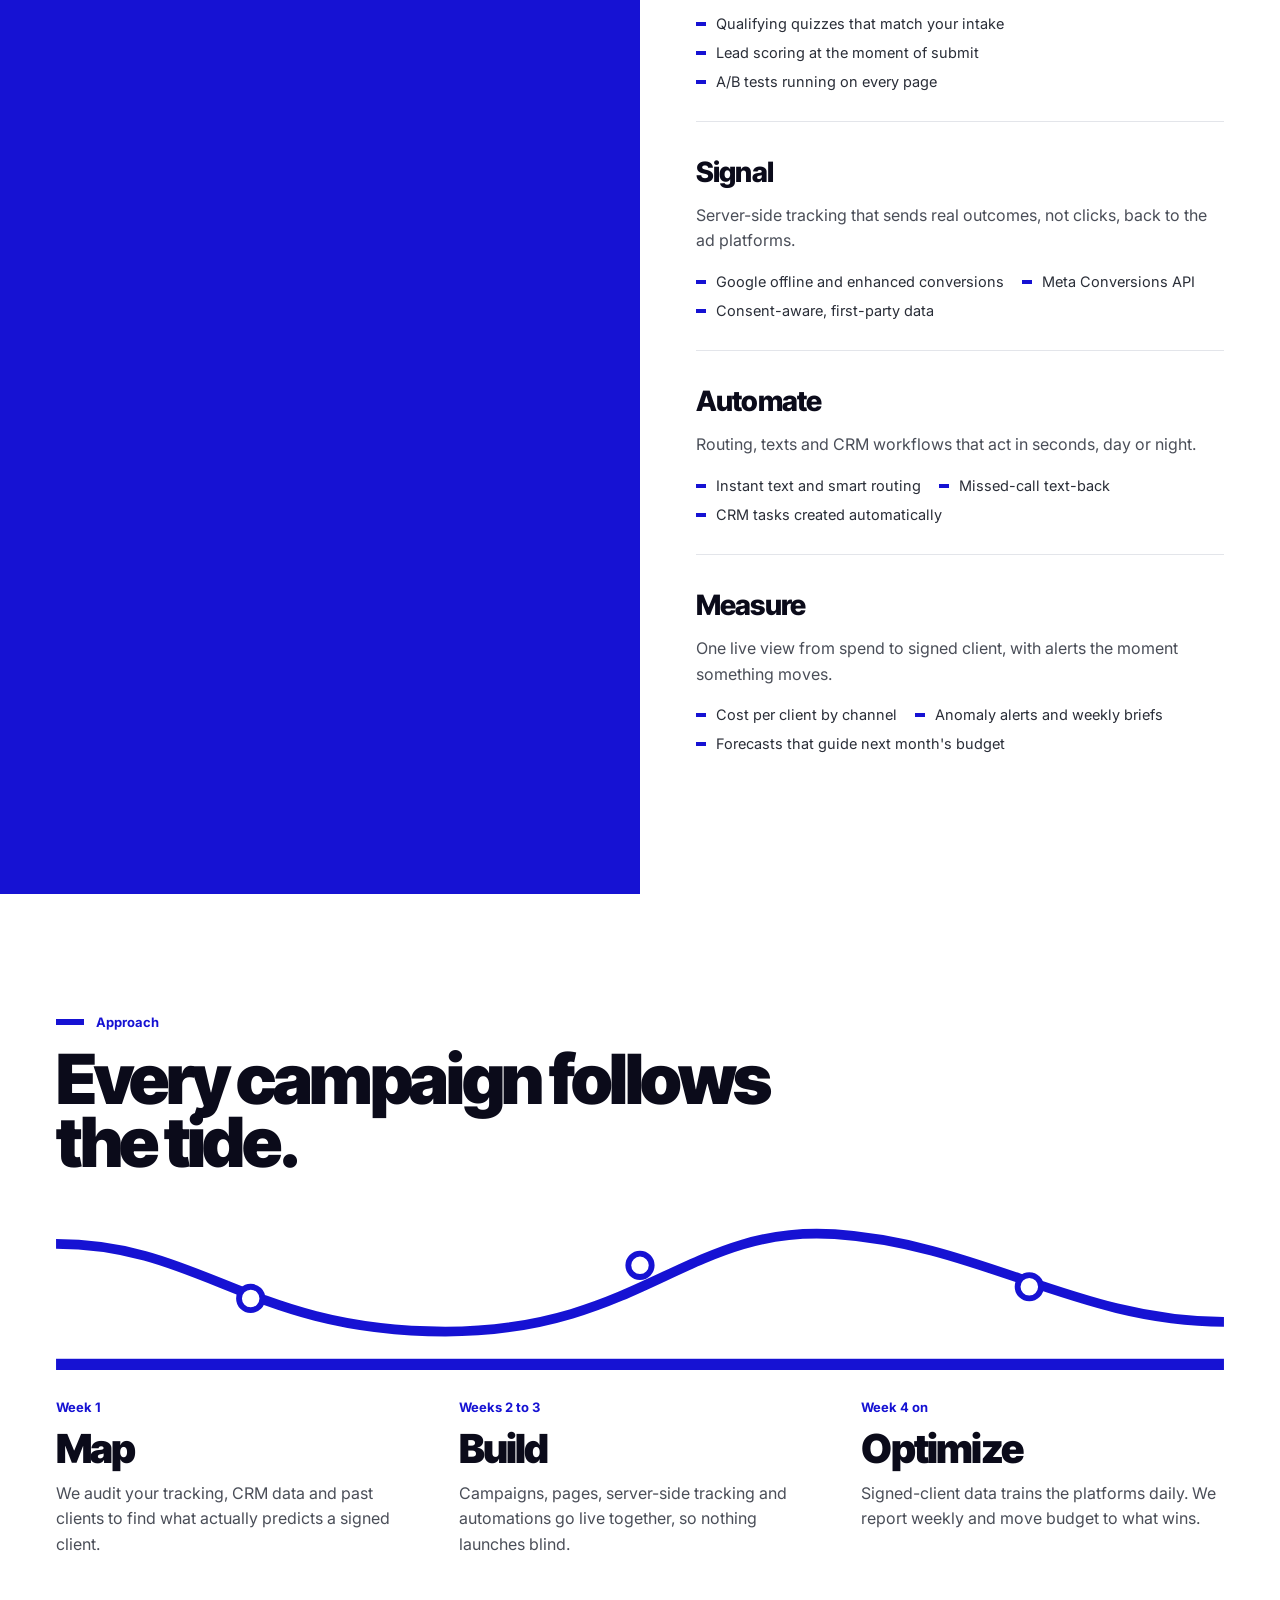
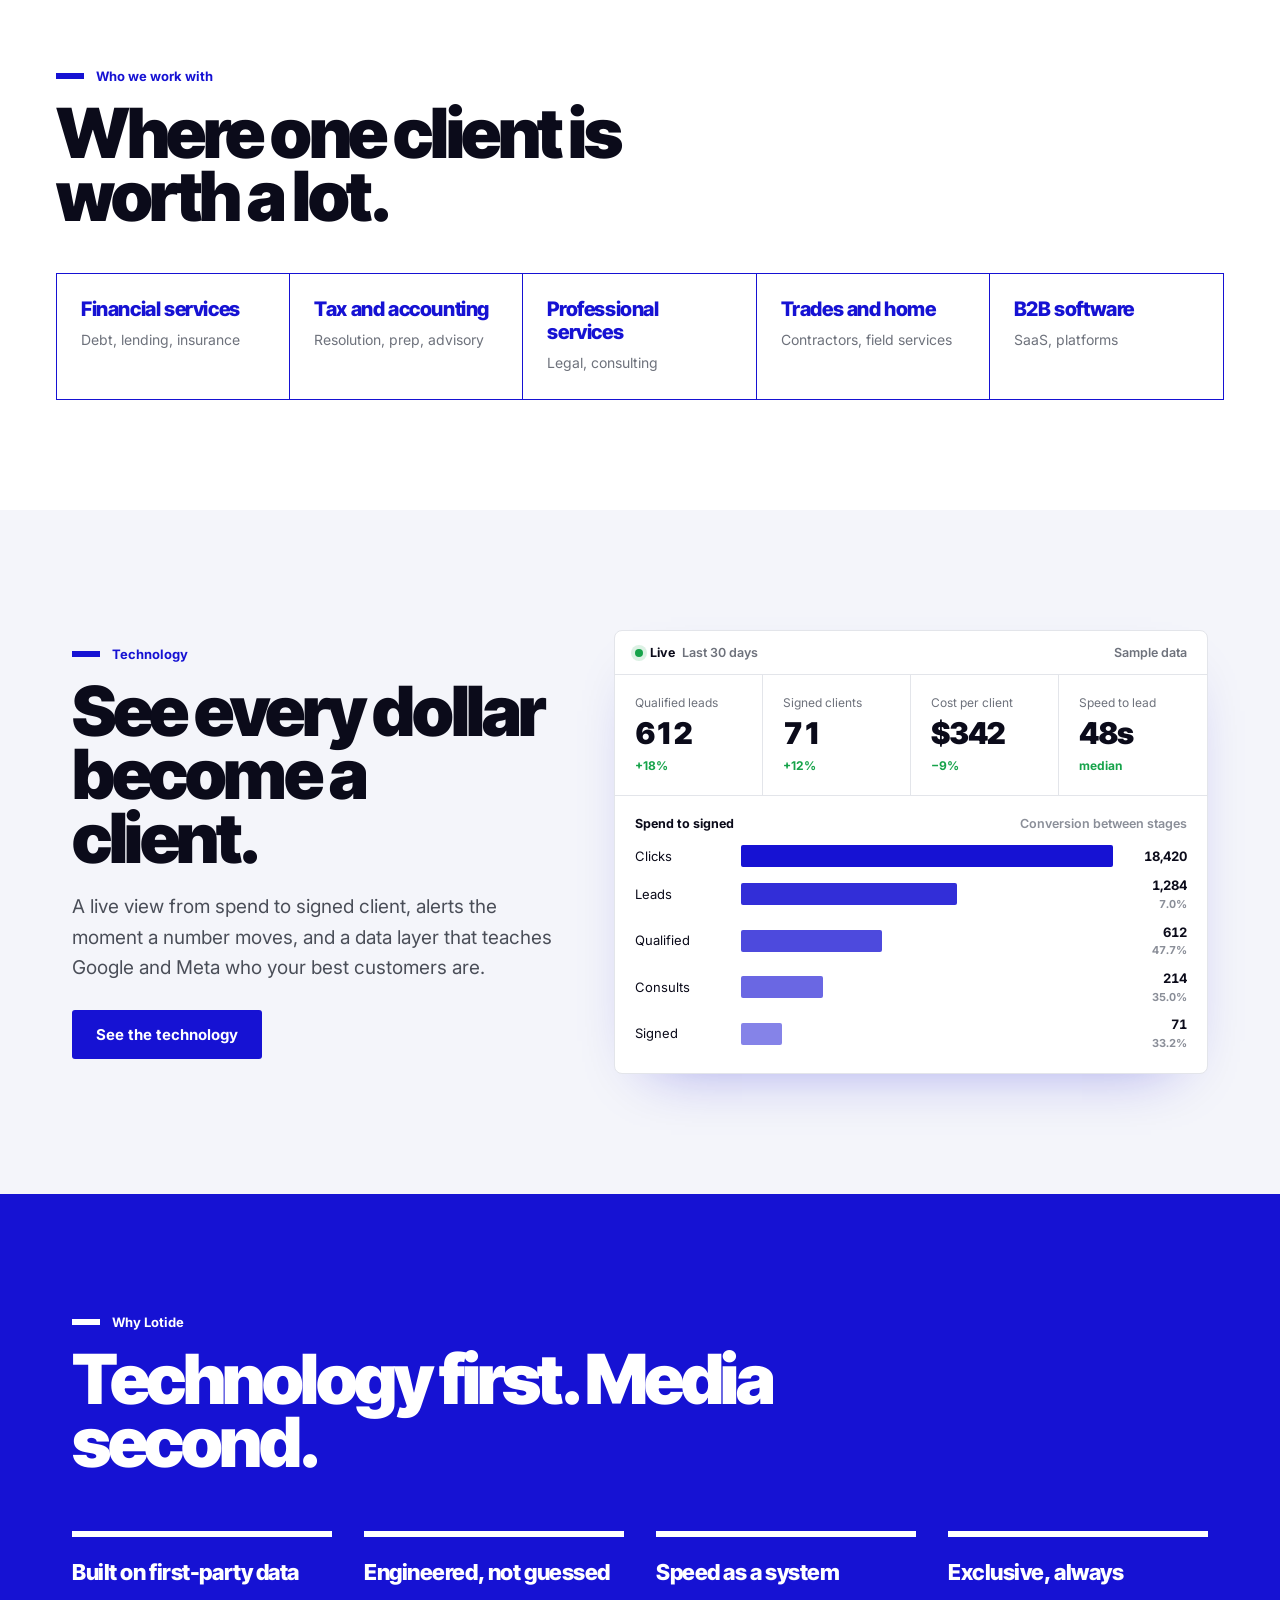
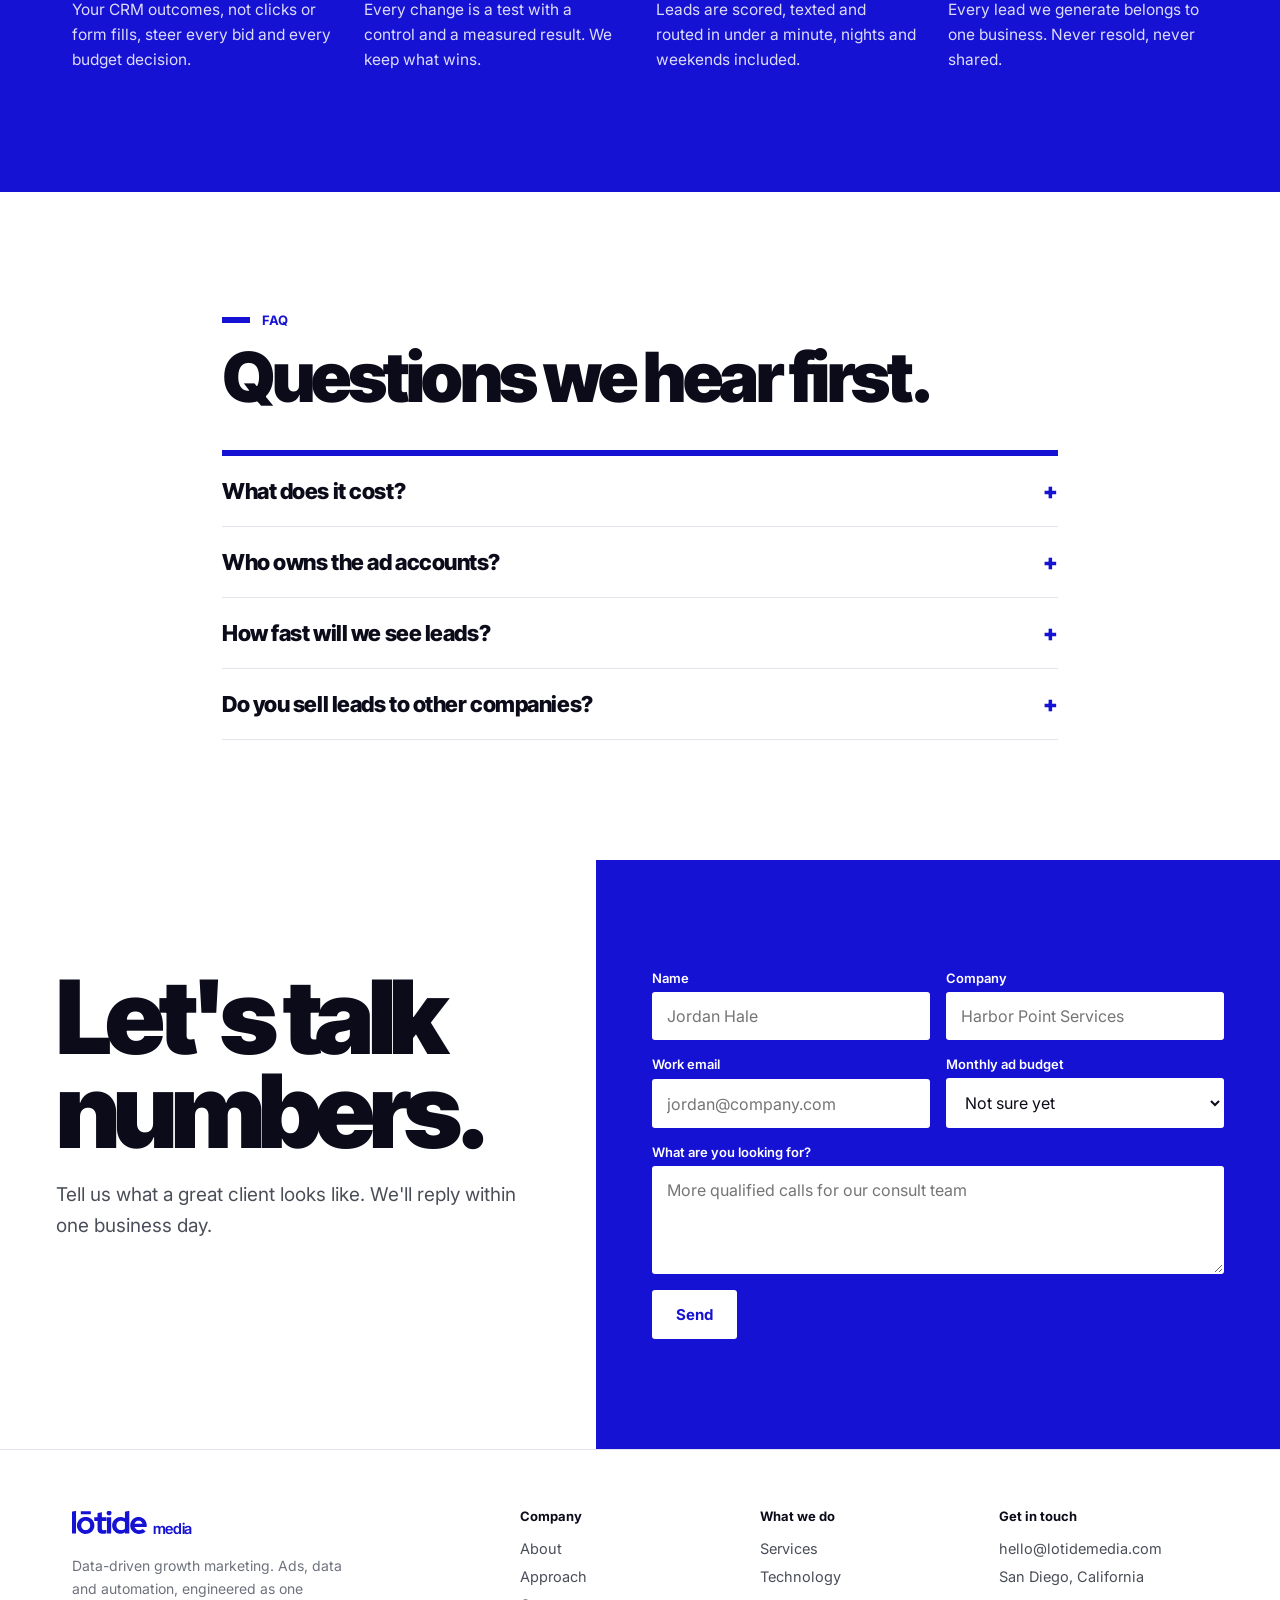
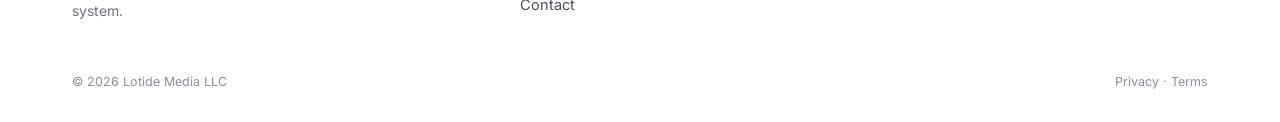
==== commit 9ce9d4f8: "made better" ====
--- a/index.html
+++ b/index.html
@@ -1,8 +1,8 @@
 <!doctype html><html lang="en"><head><meta charset="utf-8">
 <meta name="viewport" content="width=device-width, initial-scale=1">
-<title>Lotide Media: Performance media, built in-house</title><meta name="description" content="Lotide Media runs search, social and video campaigns in-house for service businesses, and reports cost per signed client every week.">
+<title>Lotide Media: Data-driven growth marketing</title><meta name="description" content="Lotide Media connects ads, websites, calls and CRM into one system, then uses that data to find, convert and measure the customers worth the most.">
 <link rel="canonical" href="https://lotidemedia.com"><link rel="icon" href="/favicon.svg" type="image/svg+xml">
-<meta property="og:title" content="Lotide Media: Performance media, built in-house"><meta property="og:description" content="Lotide Media runs search, social and video campaigns in-house for service businesses, and reports cost per signed client every week."><meta property="og:image" content="https://lotidemedia.com/og.png"><meta property="og:url" content="https://lotidemedia.com"><meta name="twitter:card" content="summary_large_image">
+<meta property="og:title" content="Lotide Media: Data-driven growth marketing"><meta property="og:description" content="Lotide Media connects ads, websites, calls and CRM into one system, then uses that data to find, convert and measure the customers worth the most."><meta property="og:image" content="https://lotidemedia.com/og.png"><meta property="og:url" content="https://lotidemedia.com"><meta name="twitter:card" content="summary_large_image">
 <meta name="theme-color" content="#1612D3">
 <link rel="preconnect" href="https://fonts.googleapis.com"><link rel="preconnect" href="https://fonts.gstatic.com" crossorigin>
 <link href="https://fonts.googleapis.com/css2?family=Inter+Tight:wght@500;600;700;800;900&family=Inter:wght@400;500;600&display=swap" rel="stylesheet">
@@ -10,22 +10,22 @@
 <script type="application/ld+json">{"@context": "https://schema.org", "@type": "Organization", "name": "Lotide Media", "url": "https://lotidemedia.com", "logo": "https://lotidemedia.com/favicon.svg", "email": "hello@lotidemedia.com", "address": {"@type": "PostalAddress", "addressLocality": "San Diego", "addressRegion": "CA", "addressCountry": "US"}}</script>
 </head><body>
 <svg width="0" height="0" style="position:absolute" aria-hidden="true"><symbol id="lt" viewBox="18 22 2168 684"><path d="M397 696C383 695 380 695 370 691C366 690 359 689 356 688C352 687 346 686 344 684C341 683 336 681 333 680C329 680 325 678 323 676C321 675 317 673 314 672C310 671 307 669 306 668C304 667 301 665 298 664C295 662 292 661 292 660C291 659 289 658 287 657C284 656 281 653 279 652C277 650 274 648 272 646C261 639 240 620 232 608C229 605 226 600 223 597C221 594 218 590 217 589C216 587 214 584 212 581C211 579 208 574 207 572C206 570 204 566 203 564C201 561 200 559 200 558C200 557 199 554 197 550C195 547 193 541 192 538C191 534 189 528 188 525C186 522 185 516 184 511C183 506 182 497 180 490C178 479 178 475 178 456C178 438 178 434 180 423C182 416 183 407 184 402C185 397 186 391 188 387C190 383 191 378 192 375C193 372 195 367 197 363C198 360 200 356 200 355C200 354 201 352 203 349C204 347 206 343 207 341C208 339 211 335 212 333C214 331 215 328 215 327C216 326 217 324 219 322C220 320 222 317 224 315C238 296 256 277 275 264C277 262 280 260 282 258C283 257 285 256 286 256C286 256 289 254 292 252C294 250 298 248 299 248C301 247 304 245 306 244C309 242 312 240 314 240C317 239 321 238 323 236C325 234 330 233 332 232C335 231 340 230 344 228C347 226 353 225 356 224C360 223 367 222 371 220C383 217 393 216 426 216C458 216 471 217 482 220C485 222 492 223 496 224C500 225 506 226 509 228C512 229 517 231 520 232C522 233 527 234 530 236C532 237 536 239 538 240C541 241 544 242 546 244C547 245 551 247 553 248C559 251 570 258 574 261C576 263 578 264 578 264C579 264 584 269 591 274C604 286 620 303 625 310C629 316 632 321 636 326C638 328 640 331 640 333C641 334 643 337 644 339C646 341 647 345 648 347C649 349 651 354 653 356C655 359 656 362 656 363C656 365 658 369 659 373C661 376 664 383 664 388C665 393 667 398 667 399C675 414 676 494 668 513C667 516 665 522 664 526C663 530 662 536 660 539C659 542 657 547 656 550C655 552 654 556 652 558C651 560 649 563 648 566C647 568 645 572 644 574C642 576 641 579 641 580C640 581 638 584 637 586C635 589 633 592 632 593C627 602 597 635 588 641C586 642 584 644 584 644C584 645 574 651 566 656C564 657 561 659 560 660C559 661 556 663 552 665C549 667 546 668 546 669C545 669 543 671 540 672C537 672 532 674 530 676C528 678 523 680 519 680C516 681 511 683 509 684C506 686 501 687 497 688C493 689 486 690 482 691C479 693 472 694 468 695C458 696 412 697 397 696ZM1922 696C1909 696 1896 694 1889 692C1885 690 1879 689 1875 688C1871 687 1865 686 1861 684C1857 682 1852 681 1850 680C1848 679 1844 678 1842 676C1840 675 1835 673 1833 672C1830 671 1827 670 1825 669C1824 668 1821 666 1818 665C1816 664 1812 662 1810 661C1809 659 1806 657 1804 656C1801 655 1798 653 1797 651C1795 650 1792 648 1790 647C1772 634 1746 607 1736 589C1735 587 1733 584 1732 583C1731 582 1729 579 1727 576C1725 572 1723 568 1723 567C1718 560 1712 545 1711 541C1711 538 1709 535 1708 533C1707 531 1705 524 1704 519C1703 513 1701 505 1700 501C1697 491 1696 477 1696 456C1696 435 1697 422 1700 411C1701 407 1703 399 1704 393C1705 388 1707 382 1708 380C1709 378 1711 374 1711 370C1712 366 1714 361 1716 358C1718 356 1719 352 1720 350C1721 347 1723 344 1724 342C1726 339 1727 337 1727 336C1727 336 1729 333 1731 329C1733 326 1736 322 1737 320C1746 305 1768 281 1786 267C1788 265 1792 262 1794 260C1796 259 1799 257 1801 256C1803 255 1806 253 1808 251C1811 249 1813 248 1814 248C1814 248 1817 246 1820 245C1822 243 1826 241 1828 240C1831 239 1835 238 1837 236C1839 234 1844 232 1848 232C1851 231 1856 229 1859 228C1861 226 1868 224 1873 224C1878 223 1883 222 1884 221C1890 218 1901 217 1928 216C1959 216 1970 217 1983 221C1988 222 1994 224 1998 224C2002 225 2007 227 2010 228C2013 230 2018 231 2021 232C2023 233 2027 234 2029 236C2031 237 2034 239 2037 240C2039 241 2043 242 2044 244C2046 245 2049 247 2052 248C2059 252 2070 260 2079 268C2099 285 2121 310 2128 325C2129 327 2131 330 2132 331C2133 333 2135 336 2136 339C2137 342 2139 345 2140 347C2141 348 2143 352 2144 355C2145 358 2147 363 2148 366C2150 368 2151 373 2152 377C2153 381 2154 386 2156 388C2158 394 2159 399 2162 418C2162 424 2163 430 2164 430C2166 434 2168 489 2166 493C2165 495 2163 496 2162 497C2160 498 2106 498 1992 498C1843 498 1826 498 1825 500C1823 501 1823 502 1824 508C1825 511 1826 515 1828 517C1829 519 1831 522 1832 524C1833 527 1834 530 1836 532C1837 534 1839 537 1840 539C1843 543 1865 565 1869 568C1871 568 1874 570 1875 572C1876 573 1880 575 1882 576C1885 577 1889 579 1891 581C1893 582 1897 584 1900 584C1903 585 1909 587 1913 589C1919 591 1923 591 1938 592C1960 594 1983 592 1992 589C1995 588 2001 586 2004 585C2011 583 2031 574 2032 572C2033 572 2035 570 2038 568C2041 567 2045 564 2046 562C2049 560 2050 559 2053 559C2057 559 2058 560 2068 569C2074 574 2079 579 2080 580C2081 581 2086 586 2092 591C2099 597 2104 602 2105 603C2106 605 2121 618 2129 624C2131 626 2132 628 2132 629C2132 632 2122 641 2110 648C2108 649 2105 652 2104 653C2103 654 2100 656 2097 657C2095 658 2093 660 2092 660C2091 661 2088 663 2085 664C2082 665 2078 667 2077 669C2075 670 2072 671 2070 672C2067 673 2063 674 2060 676C2058 678 2053 680 2049 680C2046 681 2041 683 2039 684C2036 685 2030 687 2025 688C2019 689 2011 691 2006 692C1993 696 1957 698 1922 696ZM891 695C886 694 878 693 874 692C870 691 862 689 857 688C852 687 846 685 844 684C841 682 837 681 835 680C833 679 829 678 828 677C826 675 823 674 821 673C816 670 806 662 799 656C790 646 778 628 775 619C775 617 773 612 772 609C770 605 769 599 767 587C765 571 765 569 764 451C764 385 764 331 764 331C764 328 757 328 718 328C676 328 672 328 671 324C670 323 670 301 670 275C670 229 670 227 672 225C673 225 674 224 675 224C677 224 696 224 719 224C756 224 761 223 763 222C764 220 764 214 764 164L764 108L767 106C768 105 771 104 773 103C776 103 782 101 787 100C792 98 800 97 805 96C810 95 817 93 822 92C827 90 834 89 839 88C844 87 852 86 856 84C863 82 878 79 883 79C888 79 888 76 888 151C888 217 888 221 890 222C891 224 897 224 954 224C1008 224 1016 224 1018 226L1020 227L1020 275C1020 321 1020 323 1018 325L1016 328L953 328C894 328 890 328 889 330C888 331 888 352 888 441C888 541 889 552 890 556C897 572 898 573 903 578C907 582 911 583 920 587L930 590L954 590C976 590 978 590 988 588C995 586 1003 584 1006 583L1013 582L1015 584C1017 586 1017 589 1017 632L1017 678L1015 680C1012 684 1001 687 990 688C986 689 977 690 971 692C965 693 955 694 949 695C936 696 903 696 891 695ZM1390 694C1389 694 1382 693 1374 691C1367 689 1359 688 1356 688C1354 687 1349 686 1345 684C1341 682 1336 681 1334 680C1331 679 1326 677 1323 676C1319 674 1315 672 1314 672C1312 671 1309 669 1306 668C1303 666 1300 664 1300 664C1299 664 1296 662 1294 661C1291 659 1288 657 1287 657C1286 656 1283 654 1281 652C1278 650 1274 647 1271 644C1254 631 1233 609 1224 596C1223 595 1221 592 1220 590C1218 588 1216 585 1216 583C1215 581 1213 578 1212 576C1210 575 1208 571 1207 568C1206 565 1204 562 1203 561C1203 560 1201 557 1200 553C1199 550 1197 544 1195 542C1194 540 1192 535 1192 531C1191 527 1189 521 1188 517C1186 514 1185 508 1185 504C1184 500 1183 493 1182 486C1180 474 1180 438 1182 428C1182 425 1183 418 1184 412C1185 405 1186 398 1188 394C1189 390 1191 385 1192 381C1192 377 1194 372 1196 370C1197 367 1199 362 1200 360C1201 357 1202 353 1203 352C1205 350 1207 346 1208 343C1209 340 1211 336 1212 336C1213 335 1214 332 1216 329C1217 327 1219 324 1219 323C1220 322 1222 320 1223 319C1224 315 1226 313 1238 299C1253 282 1276 261 1289 255C1291 254 1293 253 1294 252C1294 251 1297 250 1300 248C1303 247 1306 245 1308 244C1309 243 1313 241 1316 240C1319 239 1323 237 1325 236C1327 235 1331 233 1335 232C1339 231 1344 229 1347 228C1349 227 1356 225 1362 224C1368 223 1378 221 1384 220C1391 218 1398 218 1415 217C1437 217 1448 218 1461 221C1465 222 1472 223 1476 224C1481 225 1487 226 1490 228C1493 229 1498 231 1501 232C1505 232 1510 234 1514 236C1517 238 1522 240 1525 241C1528 243 1532 245 1534 247C1538 249 1542 250 1544 248C1545 247 1545 226 1545 158C1545 99 1545 68 1546 67C1547 66 1549 64 1553 63C1556 63 1562 61 1566 60C1570 58 1578 57 1582 56C1587 55 1596 54 1602 52C1607 50 1615 49 1620 48C1624 47 1632 46 1637 44C1653 39 1667 38 1669 42C1670 42 1670 187 1670 364L1670 684L1668 686C1666 688 1662 688 1609 688C1558 688 1551 688 1549 686C1547 685 1547 684 1547 672C1547 661 1547 658 1546 657C1543 655 1539 657 1536 660C1534 662 1531 664 1529 664C1527 665 1524 667 1522 668C1520 670 1517 671 1515 672C1513 673 1509 674 1507 676C1505 678 1500 680 1496 681C1492 681 1488 683 1486 684C1484 685 1478 687 1473 688C1467 689 1459 691 1454 692C1447 694 1444 694 1420 695C1405 695 1391 695 1390 694ZM35 688C33 688 31 687 31 686C30 686 30 563 30 376C30 82 30 67 32 66C34 63 55 58 66 56C71 55 79 54 84 52C89 51 98 49 102 48C107 47 116 46 121 44C130 41 142 39 147 39C149 39 150 40 151 40C152 41 152 126 152 364C152 633 152 686 151 687C150 688 139 688 94 688C63 688 37 688 35 688ZM1035 688C1034 687 1033 687 1033 686C1032 686 1032 582 1032 456C1032 265 1032 226 1033 225C1035 224 1045 224 1149 224C1150 224 1151 225 1152 225C1154 226 1154 241 1154 456C1154 671 1154 686 1152 687C1151 687 1150 688 1149 688C1065 688 1037 688 1035 688ZM452 587C459 585 466 584 468 583C470 583 473 582 475 580C477 579 481 577 483 576C486 576 489 574 491 572C493 571 496 569 498 568C502 565 524 544 529 537C537 524 543 513 547 498C551 488 551 485 552 471C554 449 552 427 548 417C547 413 545 407 544 404C543 402 542 398 540 396C539 394 537 390 536 387C534 384 533 381 532 380C531 379 529 377 528 375C525 370 503 348 498 345C496 344 493 342 491 340C489 338 485 337 483 336C481 335 478 334 476 332C474 331 468 329 462 327C456 326 449 324 445 324C441 323 433 322 426 322C416 322 412 322 401 325C394 327 387 328 384 329C382 330 378 331 377 332C376 333 372 335 369 336C366 337 362 339 361 340C360 341 358 343 356 344C352 346 331 366 325 374C323 377 321 380 320 381C319 383 318 386 316 388C314 390 313 394 312 396C311 398 310 402 308 404C307 407 305 413 302 426C298 449 298 462 302 482C305 501 306 504 308 508C310 511 312 515 312 518C313 521 315 523 316 524C316 525 318 527 319 529C321 534 322 535 333 548C339 555 347 561 357 569C364 574 384 584 387 584C388 584 393 585 398 587C416 592 432 592 452 587ZM1464 586C1471 585 1479 584 1481 583C1483 583 1488 582 1491 580C1494 579 1499 577 1502 576C1505 575 1508 573 1509 572C1510 571 1513 570 1516 568C1522 565 1533 558 1542 549C1543 548 1544 546 1544 544C1545 542 1545 501 1545 452L1544 364L1540 360C1533 354 1520 344 1519 344C1518 344 1515 343 1513 341C1510 339 1505 337 1501 336C1497 334 1493 332 1492 331C1490 331 1480 328 1469 326C1450 322 1449 322 1433 322C1422 323 1415 323 1411 324C1408 325 1402 327 1397 328C1392 328 1386 330 1384 332C1381 333 1377 335 1374 336C1372 337 1369 338 1367 340C1365 341 1362 344 1360 344C1353 348 1333 367 1328 374C1327 377 1324 380 1323 382C1321 384 1320 386 1320 386C1320 387 1318 390 1316 393C1315 396 1312 400 1312 402C1311 405 1310 410 1308 414C1304 423 1303 434 1303 456C1303 478 1304 489 1308 497C1310 501 1311 506 1312 508C1313 510 1314 514 1316 516C1317 518 1319 522 1321 525C1329 540 1349 560 1363 568C1365 569 1367 571 1369 572C1370 573 1373 575 1376 576C1380 577 1384 579 1385 580C1387 581 1390 582 1392 583C1398 584 1423 589 1428 589C1436 590 1451 589 1464 586ZM2038 408C2040 407 2041 406 2042 405C2043 403 2039 391 2036 388C2035 386 2033 383 2032 381C2032 379 2030 375 2028 373C2027 371 2024 368 2023 365C2019 359 2000 341 1994 337C1992 336 1988 334 1987 332C1985 331 1983 330 1981 329C1979 328 1975 327 1971 325C1967 323 1962 322 1960 321C1948 318 1917 318 1904 321C1901 322 1896 323 1893 325C1889 326 1885 328 1884 328C1882 329 1879 330 1877 332C1875 333 1872 336 1869 337C1864 339 1843 361 1840 365C1839 367 1837 370 1836 372C1834 374 1833 377 1832 379C1831 381 1830 384 1828 386C1825 391 1822 403 1823 405C1823 406 1824 408 1825 408C1828 409 2035 409 2038 408ZM1077 168C1072 167 1069 166 1066 165C1064 163 1060 161 1058 160C1049 156 1036 143 1032 134C1031 132 1029 128 1027 126C1024 121 1022 104 1024 89C1025 80 1025 78 1029 70C1038 53 1047 44 1068 33C1069 33 1075 32 1081 31C1094 29 1113 31 1118 34C1120 35 1124 37 1127 39C1133 42 1138 46 1147 55C1150 59 1152 62 1158 74C1161 80 1163 98 1161 111C1160 122 1159 123 1153 134C1147 145 1135 157 1126 161C1123 162 1120 164 1118 165C1113 169 1094 170 1077 168ZM290 134C287 132 287 129 287 93L287 57L289 54L292 52L427 52C513 52 564 52 566 53C568 54 571 55 572 56C573 58 574 60 574 92C574 111 573 128 573 129C571 135 579 135 429 135C353 135 291 135 290 134Z"/></symbol></svg>
-<section class="hero"><div class="l"><div class="navl"><a href="/" aria-label="Lotide Media home"><span class="lockup" style="color:#1612D3;font-size:28px" role="img" aria-label="lōtide media"><svg viewBox="18 22 2168 684"><use href="#lt"/></svg><span>media</span></span></a><ul><li><a href="/services">Services</a></li><li><a href="/approach">Approach</a></li><li><a href="/reporting">Reporting</a></li><li><a href="/about">About</a></li><li><a href="/contact">Contact</a></li></ul><button class="menu" aria-expanded="false" onclick="var m=this.parentNode.nextElementSibling;m.classList.toggle('open');this.setAttribute('aria-expanded',m.classList.contains('open'))">Menu</button></div><nav class="mnav" aria-label="Mobile"><a href="/services">Services</a><a href="/approach">Approach</a><a href="/reporting">Reporting</a><a href="/about">About</a><a href="/contact">Contact</a></nav>
-<h1>Demand, engineered.</h1><p>Performance media run in-house: search, social, video and the pages behind them, measured on clients signed.</p>
-<div><a class="btn b-b" href="/contact">Work with us</a><a class="btn b-l" href="/services">What we do</a></div></div>
+<section class="hero"><div class="l"><div class="navl"><a href="/" aria-label="Lotide Media home"><span class="lockup" style="color:#1612D3;font-size:28px" role="img" aria-label="lōtide media"><svg viewBox="18 22 2168 684"><use href="#lt"/></svg><span>media</span></span></a><ul><li><a href="/services">Services</a></li><li><a href="/technology">Technology</a></li><li><a href="/approach">Approach</a></li><li><a href="/about">About</a></li><li><a href="/contact">Contact</a></li></ul><button class="menu" aria-expanded="false" onclick="var m=this.parentNode.nextElementSibling;m.classList.toggle('open');this.setAttribute('aria-expanded',m.classList.contains('open'))">Menu</button></div><nav class="mnav" aria-label="Mobile"><a href="/services">Services</a><a href="/technology">Technology</a><a href="/approach">Approach</a><a href="/about">About</a><a href="/contact">Contact</a></nav>
+<h1>Demand, engineered.</h1><p>We connect your ads, website, calls and CRM into one system, then use that data to find, convert and measure the customers worth the most.</p>
+<div><a class="btn b-b" href="/contact">Work with us</a><a class="btn b-l" href="/technology">See the technology</a></div></div>
 <div class="r"><svg viewBox="0 0 500 660" class="og" aria-hidden="true"><rect x="104" y="0" width="292" height="84" fill="currentColor"/><circle cx="250" cy="410" r="187" fill="none" stroke="currentColor" stroke-width="118"/></svg><div class="water"><svg class="surf" viewBox="0 0 1200 2034" preserveAspectRatio="none" aria-hidden="true"><path d="M0 18 Q 75 0 150 18 T 300 18 T 450 18 T 600 18 T 750 18 T 900 18 T 1050 18 T 1200 18 V2034 H0Z" fill="rgba(120,135,255,.55)"/><path d="M0 18 Q 75 0 150 18 T 300 18 T 450 18 T 600 18 T 750 18 T 900 18 T 1050 18 T 1200 18" fill="none" stroke="#fff" stroke-width="4" vector-effect="non-scaling-stroke"/></svg><div class="body"></div></div><p class="cap"><b>Low tide</b>When the water pulls back, you see what was there all along.</p><div class="tt">Low tide, Leucadia<b>−0.4 ft</b></div></div></section>
-<div class="num"><div><b>3</b><span>Channels, one team</span></div><div><b>&lt;5m</b><span>Lead to first call</span></div><div><b>100%</b><span>Exclusive leads, never resold</span></div><div><b>Weekly</b><span>Cost per client reported</span></div></div>
-<section class="half"><div class="a"><div class="stk"><p class="eyebrow">Services</p><h2 class="h2">Everything between the ad and the client.</h2><p>One team owns the whole path, so nothing gets lost between the click, the call and the contract.</p><a class="btn b-w" href="/services" style="margin-top:26px">See all services</a></div></div><div class="b"><article class="svc"><h3>Search</h3><p>Google and Microsoft campaigns built on buying intent.</p><ul><li>Keyword research by intent stage</li><li>Ad copy written for your compliance rules</li><li>Bids tied to signed clients, not clicks</li></ul></article><article class="svc"><h3>Social</h3><p>Meta, TikTok and YouTube video that reaches people before they search.</p><ul><li>Short video made for each audience</li><li>Retargeting for anyone who started and stopped</li><li>Creative refreshed every two weeks</li></ul></article><article class="svc"><h3>Funnels</h3><p>Landing pages, quizzes and forms we build, host and test ourselves.</p><ul><li>Qualifying questions that match your intake</li><li>Pages live in days, not months</li><li>A/B tests on every page</li></ul></article><article class="svc"><h3>Calls</h3><p>Tracked numbers, routing and recordings for every phone lead.</p><ul><li>One number per channel</li><li>Routing by hours, state or team</li><li>Call outcomes fed back to ad platforms</li></ul></article><article class="svc"><h3>Reporting</h3><p>One live view from spend to signed client.</p><ul><li>Weekly cost per client by channel</li><li>CRM connected from day one</li><li>Plain-English notes on what changed</li></ul></article></div></section>
+<div class="num"><div><b>1</b><span>System: ads, site, calls and CRM connected</span></div><div><b>&lt;60s</b><span>From form to text and routed lead</span></div><div><b>Daily</b><span>Signed-client data sent back to the ad platforms</span></div><div><b>100%</b><span>Exclusive leads, never resold</span></div></div>
+<section class="half"><div class="a"><div class="stk"><p class="eyebrow">The Lotide system</p><h2 class="h2">Five capabilities. One closed loop.</h2><p>Every click, call and signed client feeds the next decision. The system gets sharper every week it runs.</p><a class="btn b-w" href="/services" style="margin-top:26px">Explore capabilities</a></div></div><div class="b"><article class="svc"><h3>Acquire</h3><p>Search, social and video on Google, Meta and YouTube, bid on the outcomes your CRM records.</p><ul><li>Intent-based search by funnel stage</li><li>Video built for each audience</li><li>Value-based bidding on signed clients</li></ul></article><article class="svc"><h3>Convert</h3><p>Landing pages, quizzes and forms we build and test, with every lead scored before it reaches your team.</p><ul><li>Qualifying quizzes that match your intake</li><li>Lead scoring at the moment of submit</li><li>A/B tests running on every page</li></ul></article><article class="svc"><h3>Signal</h3><p>Server-side tracking that sends real outcomes, not clicks, back to the ad platforms.</p><ul><li>Google offline and enhanced conversions</li><li>Meta Conversions API</li><li>Consent-aware, first-party data</li></ul></article><article class="svc"><h3>Automate</h3><p>Routing, texts and CRM workflows that act in seconds, day or night.</p><ul><li>Instant text and smart routing</li><li>Missed-call text-back</li><li>CRM tasks created automatically</li></ul></article><article class="svc"><h3>Measure</h3><p>One live view from spend to signed client, with alerts the moment something moves.</p><ul><li>Cost per client by channel</li><li>Anomaly alerts and weekly briefs</li><li>Forecasts that guide next month's budget</li></ul></article></div></section>
 <section class="steps"><p class="eyebrow">Approach</p><h2 class="h2">Every campaign follows the tide.</h2>
 <svg class="curve" viewBox="0 0 1200 170" aria-hidden="true"><rect y="158" width="1200" height="12" fill="#1612D3"/><path d="M0 40 C 150 40, 200 130, 400 130 S 650 20, 800 30 S 1050 120, 1200 120" fill="none" stroke="#1612D3" stroke-width="10"/>
 <circle cx="200" cy="96" r="12" fill="#fff" stroke="#1612D3" stroke-width="6"/><circle cx="600" cy="62" r="12" fill="#fff" stroke="#1612D3" stroke-width="6"/><circle cx="1000" cy="84" r="12" fill="#fff" stroke="#1612D3" stroke-width="6"/></svg>
-<div class="sg"><div><small>Week 1</small><b>Map</b><p>We study your best clients: what they searched, where they came from, what made them sign.</p></div><div><small>Weeks 2 to 3</small><b>Build</b><p>Campaigns, pages, call tracking and CRM connections go live together.</p></div><div><small>Week 4 on</small><b>Prove</b><p>Weekly cost per signed client by channel. Budget moves to what is working.</p></div></div>
+<div class="sg"><div><small>Week 1</small><b>Map</b><p>We audit your tracking, CRM data and past clients to find what actually predicts a signed client.</p></div><div><small>Weeks 2 to 3</small><b>Build</b><p>Campaigns, pages, server-side tracking and automations go live together, so nothing launches blind.</p></div><div><small>Week 4 on</small><b>Optimize</b><p>Signed-client data trains the platforms daily. We report weekly and move budget to what wins.</p></div></div>
 <div style="margin-top:110px"><p class="eyebrow">Who we work with</p><h2 class="h2">Where one client is worth a lot.</h2><div class="inds2"><div><b>Financial services</b><span>Debt, lending, insurance</span></div><div><b>Tax and accounting</b><span>Resolution, prep, advisory</span></div><div><b>Professional services</b><span>Legal, consulting</span></div><div><b>Trades and home</b><span>Contractors, field services</span></div><div><b>B2B software</b><span>SaaS, platforms</span></div></div></div></section>
-<section class="sec repo"><div class="wrap rp"><div><p class="eyebrow">Reporting</p><h2 class="h2">The number that matters, every Monday.</h2><p class="lead">Spend, leads, consults and signed clients by channel. Results go back to Google and Meta, so they find more people like your best clients.</p><a class="btn b-b" href="/reporting" style="margin-top:26px">How reporting works</a></div><div class="dash"><div class="dh"><span>Weekly report</span><span>Sample data</span></div>
-<div class="kp"><div><small>Spend</small><b>$24,300</b></div><div><small>Qualified leads</small><b>312</b></div><div><small>Consults booked</small><b>96</b></div><div><small>Clients signed</small><b>31</b></div></div>
-<div class="rows"><div><span>Search</span><i style="--w:72%"></i><b>$612</b></div><div><span>Social video</span><i style="--w:54%"></i><b>$804</b></div><div><span>Calls</span><i style="--w:88%"></i><b>$498</b></div></div>
-<p class="dn">Cost per signed client by channel. Lower is better.</p></div></div></section>
-<section class="sec whyb"><div class="wrap"><p class="eyebrow">Why Lotide</p><h2 class="h2">Built differently from a lead vendor.</h2><div class="whyg"><div><h3>Exclusive, always</h3><p>Every lead we generate goes to one business. We never resell or share it.</p></div><div><h3>In-house, end to end</h3><p>Strategy, creative, pages and reporting under one roof. No hand-offs.</p></div><div><h3>Built for regulated work</h3><p>Ad copy and pages written to platform rules and your compliance review.</p></div><div><h3>Speed to lead</h3><p>Leads reach your team in seconds, with the context they need to call.</p></div></div></div></section>
+<section class="sec repo"><div class="wrap rp"><div><p class="eyebrow">Technology</p><h2 class="h2">See every dollar become a client.</h2><p class="lead">A live view from spend to signed client, alerts the moment a number moves, and a data layer that teaches Google and Meta who your best customers are.</p><a class="btn b-b" href="/technology" style="margin-top:26px">See the technology</a></div><div class="tdash"><div class="tdh"><span class="live"><i></i><b>Live</b> Last 30 days</span><span>Sample data</span></div>
+<div class="tk"><div><small>Qualified leads</small><b>612</b><em>+18%</em></div><div><small>Signed clients</small><b>71</b><em>+12%</em></div><div><small>Cost per client</small><b>$342</b><em>−9%</em></div><div><small>Speed to lead</small><b>48s</b><em>median</em></div></div>
+<div style="padding:20px"><p class="th">Spend to signed <span>Conversion between stages</span></p><div class="fun">
+<div><span>Clicks</span><i style="--w:100%"></i><b>18,420</b></div><div><span>Leads</span><i style="--w:58%"></i><b>1,284<small>7.0%</small></b></div><div><span>Qualified</span><i style="--w:38%"></i><b>612<small>47.7%</small></b></div><div><span>Consults</span><i style="--w:22%"></i><b>214<small>35.0%</small></b></div><div><span>Signed</span><i style="--w:11%"></i><b>71<small>33.2%</small></b></div></div></div></div></div></section>
+<section class="sec whyb"><div class="wrap"><p class="eyebrow">Why Lotide</p><h2 class="h2">Technology first. Media second.</h2><div class="whyg"><div><h3>Built on first-party data</h3><p>Your CRM outcomes, not clicks or form fills, steer every bid and every budget decision.</p></div><div><h3>Engineered, not guessed</h3><p>Every change is a test with a control and a measured result. We keep what wins.</p></div><div><h3>Speed as a system</h3><p>Leads are scored, texted and routed in under a minute, nights and weekends included.</p></div><div><h3>Exclusive, always</h3><p>Every lead we generate belongs to one business. Never resold, never shared.</p></div></div></div></section>
 <section class="sec"><div class="wrap" style="max-width:900px"><p class="eyebrow">FAQ</p><h2 class="h2">Questions we hear first.</h2><div class="faq"><details><summary>What does it cost?</summary><p>A monthly management fee plus your ad spend, quoted after a short discovery call. No long contracts.</p></details><details><summary>Who owns the ad accounts?</summary><p>You do. We work inside accounts in your name, so the data stays yours.</p></details><details><summary>How fast will we see leads?</summary><p>Most campaigns produce their first leads within the first week, then improve as the platforms learn.</p></details><details><summary>Do you sell leads to other companies?</summary><p>No. Every lead from your campaigns is yours alone.</p></details></div></div></section>
 <section class="ctas" id="c"><div class="a"><h2 class="h2">Let's talk numbers.</h2><p class="lead">Tell us what a great client looks like. We'll reply within one business day.</p></div><div class="b"><form class="form" name="contact" method="POST" action="/thanks" data-netlify="true" netlify-honeypot="company_site">
 <input type="hidden" name="form-name" value="contact"><p class="hp"><label>Leave blank<input name="company_site" tabindex="-1" autocomplete="off"></label></p>
@@ -33,8 +33,8 @@
 <label>Work email<input type="email" name="email" required autocomplete="email" placeholder="jordan@company.com"></label>
 <label>Monthly ad budget<select name="budget"><option>Not sure yet</option><option>Under $10K</option><option>$10K to $50K</option><option>$50K to $150K</option><option>$150K+</option></select></label>
 <label class="full">What are you looking for?<textarea name="message" rows="4" placeholder="More qualified calls for our consult team"></textarea></label>
-<button class="btn b-w" type="submit">Send</button></form></div></section><footer class="ft"><div class="fw"><div><a href="/"><span class="lockup" style="color:#1612D3;font-size:24px" role="img" aria-label="lōtide media"><svg viewBox="18 22 2168 684"><use href="#lt"/></svg><span>media</span></span></a><p>Performance media, built in-house. Search, social, video and the pages behind them.</p></div>
+<button class="btn b-w" type="submit">Send</button></form></div></section><footer class="ft"><div class="fw"><div><a href="/"><span class="lockup" style="color:#1612D3;font-size:24px" role="img" aria-label="lōtide media"><svg viewBox="18 22 2168 684"><use href="#lt"/></svg><span>media</span></span></a><p>Data-driven growth marketing. Ads, data and automation, engineered as one system.</p></div>
 <div><b>Company</b><a href="/about">About</a><a href="/approach">Approach</a><a href="/contact">Contact</a></div>
-<div><b>What we do</b><a href="/services">Services</a><a href="/reporting">Reporting</a></div>
+<div><b>What we do</b><a href="/services">Services</a><a href="/technology">Technology</a></div>
 <div><b>Get in touch</b><a href="mailto:hello@lotidemedia.com">hello@lotidemedia.com</a><a>San Diego, California</a></div></div>
 <div class="fine"><span>© 2026 Lotide Media LLC</span><span><a href="/privacy">Privacy</a>  ·  <a href="/terms">Terms</a></span></div></footer></body></html>
--- a/styles.css
+++ b/styles.css
@@ -75,7 +75,7 @@
 .l h1{font-weight:900;font-size:clamp(56px,7.6vw,122px);line-height:.86;letter-spacing:-.065em;margin:auto 0 26px}
 .l p{font-size:19px;color:#4A4E58;max-width:36ch;margin:0 0 30px}
 .r{background:var(--blue);position:relative;overflow:hidden;color:#fff}
-.r .og{position:absolute;width:50%;left:25%;top:11%;z-index:1;color:#fff}
+.r .og{position:absolute;height:48%;width:auto;max-width:60%;left:50%;transform:translateX(-50%);top:18%;z-index:1;color:#fff}
 .water{position:absolute;left:0;right:0;bottom:0;height:115%;z-index:2;animation:ebb 3.4s cubic-bezier(.45,.05,.2,1) .4s forwards}
 .water .surf{position:absolute;top:-34px;left:0;width:200%;height:2034px;display:block;animation:roll 8s linear infinite}
 .water .body{position:absolute;inset:0}
@@ -124,7 +124,7 @@
 .menu{display:none;background:none;border:1.5px solid var(--blue);color:var(--blue);font:700 14px var(--body);padding:9px 14px;border-radius:3px;cursor:pointer}
 .ihero{grid-template-columns:1.25fr .75fr;min-height:62vh}
 .ihero .l h1{font-size:clamp(48px,6.2vw,96px);max-width:12ch}
-.ihero .r .og{width:34%;left:33%;top:12%}
+.ihero .r .og{height:40%;width:auto;left:50%;top:11%}
 .l p.eyebrow,.story p.eyebrow{color:var(--blue);font-size:13px;margin-bottom:18px}
 .ihero .water{animation-name:ebbi}@keyframes ebbi{to{height:26%}}
 .eyebrow.hero-e{margin:auto 0 18px}
@@ -192,7 +192,84 @@
  .mnav{display:none;flex-direction:column;gap:2px;padding:10px 0 0}
  .mnav.open{display:flex}.mnav a{padding:12px 0;border-bottom:1px solid #EEF0F3;font:700 18px var(--disp)}
  .ihero{grid-template-columns:1fr;min-height:0}.ihero .r{min-height:380px}.ihero .water{animation-name:ebbim}@keyframes ebbim{to{height:40%}}.eyebrow.hero-e{margin-top:44px}
- .ihero .r .og{width:26%;left:37%;top:8%}
+ .ihero .r .og{height:32%;width:auto;left:50%;top:8%}
  .svrow,.phase,.cols,.story,.cform{grid-template-columns:1fr;gap:24px}.need,.defs,.nextg{grid-template-columns:1fr}.flow{grid-template-columns:1fr}.flow div{border-right:0;border-bottom:1.5px solid var(--blue)}
  .blk{padding:70px 0}.fw{grid-template-columns:1fr 1fr;padding:0 16px}.fw>div:first-child{grid-column:1/-1}.fine{padding:0 16px}.legal{padding:50px 16px 80px}.simple-top{padding:18px 16px}
 }
+
+@media(max-width:900px){.hero .r .og{top:9%}}
+@media(max-width:1180px){.navl{gap:24px}.navl ul{gap:16px}.tt{display:none}}
+
+.tdash{background:#fff;border:1px solid #E3E5EA;border-radius:8px;overflow:hidden;box-shadow:0 24px 60px -36px rgba(22,18,211,.45)}
+.tdh{display:flex;justify-content:space-between;align-items:center;padding:14px 20px;border-bottom:1px solid #E3E5EA;font:600 12.5px var(--body);color:#6E727C}
+.tdh b{color:#0B0B1A;font-weight:700}.tdh .live{display:inline-flex;align-items:center;gap:7px}.tdh .live i{width:8px;height:8px;border-radius:50%;background:#16A34A;box-shadow:0 0 0 4px rgba(22,163,74,.15)}
+.tk{display:grid;grid-template-columns:repeat(4,1fr);border-bottom:1px solid #E3E5EA}
+.tk div{padding:18px 20px;border-right:1px solid #E3E5EA}.tk div:last-child{border-right:0}
+.tk small{display:block;font-size:12px;color:#6E727C}.tk b{display:block;font:900 30px/1.1 var(--disp);letter-spacing:-.04em;font-variant-numeric:tabular-nums;margin:4px 0 2px}
+.tk em{font:700 12px var(--body);font-style:normal;color:#16A34A}.tk em.dn{color:#16A34A}
+.tgrid{display:grid;grid-template-columns:1.15fr .85fr}
+.tgrid>div{padding:20px;border-right:1px solid #E3E5EA}.tgrid>div:last-child{border-right:0}
+.th{font:700 12.5px var(--body);color:#0B0B1A;margin:0 0 14px;display:flex;justify-content:space-between}.th span{color:#8A8E98;font-weight:600}
+.fun{display:grid;gap:8px}
+.fun div{display:grid;grid-template-columns:96px 1fr 64px;gap:10px;align-items:center;font-size:13px}
+.fun i{display:block;height:22px;background:var(--blue);border-radius:2px;width:var(--w);transform-origin:left;animation:barin 1.2s cubic-bezier(.2,.7,.1,1) both}
+.fun div:nth-child(2) i{animation-delay:.1s;opacity:.88}.fun div:nth-child(3) i{animation-delay:.2s;opacity:.76}.fun div:nth-child(4) i{animation-delay:.3s;opacity:.64}.fun div:nth-child(5) i{animation-delay:.4s;opacity:.52}
+@keyframes barin{from{transform:scaleX(0)}}
+.fun b{text-align:right;font-variant-numeric:tabular-nums}.fun small{display:block;color:#8A8E98;font-size:11px;text-align:right}
+.chart{display:block;width:100%;height:auto}
+.ctab{width:100%;border-collapse:collapse;font-size:13.5px;border-top:1px solid #E3E5EA}
+.ctab th{font:600 11.5px var(--body);color:#8A8E98;text-align:right;padding:10px 20px;border-bottom:1px solid #E3E5EA}.ctab th:first-child,.ctab td:first-child{text-align:left}
+.ctab td{padding:11px 20px;border-bottom:1px solid #EEF0F3;text-align:right;font-variant-numeric:tabular-nums}
+.ctab tr:last-child td{border-bottom:0}.ctab .up{color:#16A34A;font-weight:700}.ctab .wn{color:#B45309;font-weight:700}
+.alerts{display:grid;gap:10px}
+.al{display:grid;grid-template-columns:28px 1fr;gap:10px;font-size:13px;line-height:1.45;padding:10px 12px;border-radius:6px;background:#F4F5FA}
+.al i{width:28px;height:28px;border-radius:50%;display:grid;place-items:center;font-style:normal;font:800 13px var(--body);color:#fff;background:var(--blue)}
+.al.w i{background:#D97706}.al.g i{background:#16A34A}
+.al small{display:block;color:#8A8E98;font-size:11.5px}
+.layer{display:grid;grid-template-columns:1fr 1.1fr 1fr;gap:28px;align-items:center;margin-top:48px;position:relative}
+.lcol{display:grid;gap:10px}
+.lcol h4,.core h4{font:700 12.5px var(--body);color:#6E727C;margin:0 0 4px}
+.chip{background:#fff;border:1.5px solid #E3E5EA;border-radius:6px;padding:12px 14px;font:600 14.5px var(--body);display:flex;justify-content:space-between;align-items:center;position:relative}
+.lcol.in .chip:after,.lcol.out .chip:before{content:"";position:absolute;top:50%;width:28px;height:2px;background:var(--blue)}
+.lcol.in .chip:after{right:-30px}.lcol.out .chip:before{left:-30px}
+.chip small{font:500 12px var(--body);color:#8A8E98}
+.core{background:var(--blue);color:#fff;border-radius:8px;padding:26px;position:relative;overflow:hidden}
+.core h4{color:rgba(255,255,255,.75)}
+.core h3{font:900 30px/1 var(--disp);letter-spacing:-.04em;margin:0 0 16px;color:#fff}
+.core ul{list-style:none;margin:0;padding:0;display:grid;gap:8px}
+.core li{background:rgba(255,255,255,.12);border-radius:5px;padding:10px 12px;font:600 14px var(--body)}
+.sig{display:grid;grid-template-columns:repeat(4,1fr);gap:16px;margin-top:44px}
+.sig div{background:#fff;border:1px solid #E3E5EA;border-radius:6px;padding:24px;border-top:6px solid var(--blue)}
+.sig b{display:block;font:800 20px/1.2 var(--disp);letter-spacing:-.02em;margin-bottom:8px}.sig p{margin:0;color:#4A4E58;font-size:15px}
+.tl{position:relative;margin-top:50px;display:grid;grid-template-columns:repeat(5,1fr);gap:0}
+.tl:before{content:"";position:absolute;left:0;right:0;top:27px;height:6px;background:#fff;opacity:.9}
+.tl div{position:relative;padding-right:22px}
+.tl .t{display:inline-block;background:#fff;color:var(--blue);font:900 22px/1 var(--disp);letter-spacing:-.03em;padding:16px 14px;border-radius:6px;position:relative;margin-bottom:18px;font-variant-numeric:tabular-nums}
+.tl b{display:block;font:800 19px var(--disp);letter-spacing:-.02em;margin-bottom:6px;color:#fff}.tl p{margin:0;color:rgba(255,255,255,.85);font-size:15px}
+.stack{display:flex;flex-wrap:wrap;gap:10px;margin-top:36px}
+.stack span{border:1.5px solid #D5D8DE;border-radius:40px;padding:10px 18px;font:700 15px var(--body);color:#0B0B1A;background:#fff}
+.own{display:grid;grid-template-columns:repeat(4,1fr);gap:28px;margin-top:40px}
+.own div{border-top:6px solid var(--blue);padding-top:16px}.own b{display:block;font:800 20px/1.2 var(--disp);margin-bottom:6px;letter-spacing:-.02em}.own p{margin:0;color:#4A4E58;font-size:15px}
+@media(max-width:900px){.tk,.tgrid{grid-template-columns:1fr 1fr}.tgrid{grid-template-columns:1fr}.tgrid>div{border-right:0;border-bottom:1px solid #E3E5EA}.layer,.sig,.own{grid-template-columns:1fr}.lcol.in .chip:after,.lcol.out .chip:before{display:none}.tl{grid-template-columns:1fr;gap:24px}.tl:before{display:none}.ctab th:nth-child(3),.ctab td:nth-child(3){display:none}}
+
+.gp{background:var(--blue);color:#fff;position:relative;overflow:hidden;display:flex;align-items:center;justify-content:center;padding:40px}
+.gp .gcap{position:absolute;left:40px;bottom:30px;font:600 13.5px/1.5 var(--body);max-width:30ch;opacity:.9}
+.gp .gcap b{display:block;font-size:12px;opacity:.75}
+.loop{width:min(78%,420px);height:auto;overflow:visible}
+.loop text{font-family:'Inter Tight',Inter,sans-serif;font-weight:800;font-size:17px;fill:#fff;letter-spacing:-.02em}
+.stream{width:min(92%,460px);font:500 13.5px/1.4 var(--body)}
+.stream .sh{display:flex;justify-content:space-between;font:700 12px var(--body);opacity:.8;margin-bottom:12px}
+.stream .sh i{display:inline-block;width:8px;height:8px;border-radius:50%;background:#7CFFB2;margin-right:7px;box-shadow:0 0 0 4px rgba(124,255,178,.18)}
+.ev{display:grid;grid-template-columns:62px 1fr auto;gap:12px;align-items:center;background:rgba(255,255,255,.1);border-radius:6px;padding:11px 13px;margin-bottom:8px;animation:evin .5s ease both}
+.ev span{opacity:.7;font-variant-numeric:tabular-nums}.ev b{font-weight:700}.ev em{font-style:normal;font:700 11.5px var(--body);background:#fff;color:var(--blue);padding:3px 8px;border-radius:20px}
+@keyframes evin{from{opacity:0;transform:translateY(-8px)}}
+.tchart{width:min(92%,520px);height:auto;overflow:visible}
+.tchart text{font:700 13px Inter,sans-serif;fill:#fff}
+.reply{text-align:left;width:min(86%,420px)}
+.reply .big{font:900 clamp(80px,10vw,150px)/.85 var(--disp);letter-spacing:-.06em}
+.reply .bar{height:10px;background:#fff;margin:22px 0 18px;width:100%;transform-origin:left;animation:grow 1.4s cubic-bezier(.2,.7,.1,1) .2s both}
+@keyframes grow{from{transform:scaleX(0)}}
+.reply p{margin:0;font:600 16px/1.5 var(--body);opacity:.92}
+.mini{width:120px;height:84px;display:block;margin:0 0 18px}
+.svrow:nth-child(even){background:#F4F5FA;margin:0 -32px;padding-left:32px;padding-right:32px}
+@media(max-width:900px){.gp{min-height:380px;padding:30px 16px;flex-direction:column}.gp .gcap{position:static;margin-top:18px;align-self:flex-start}.svrow:nth-child(even){margin:0 -16px;padding-left:16px;padding-right:16px}}
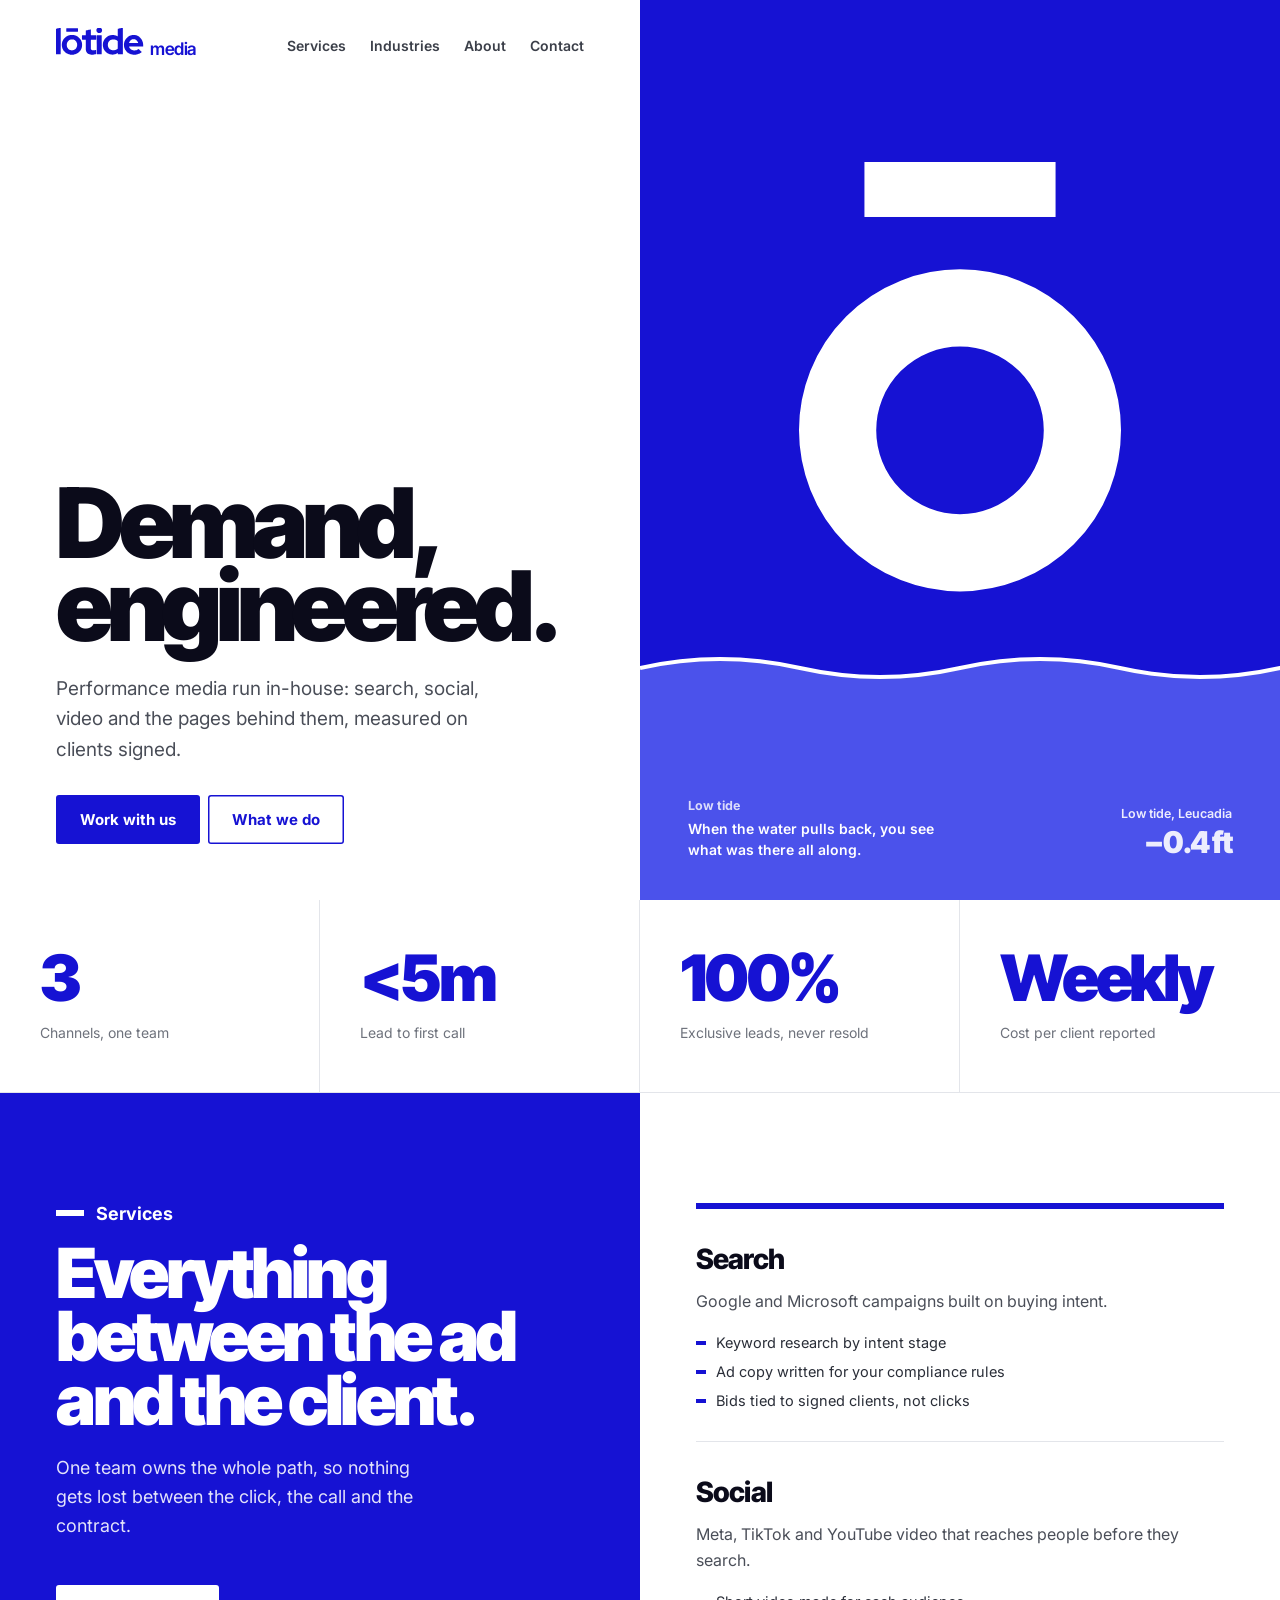
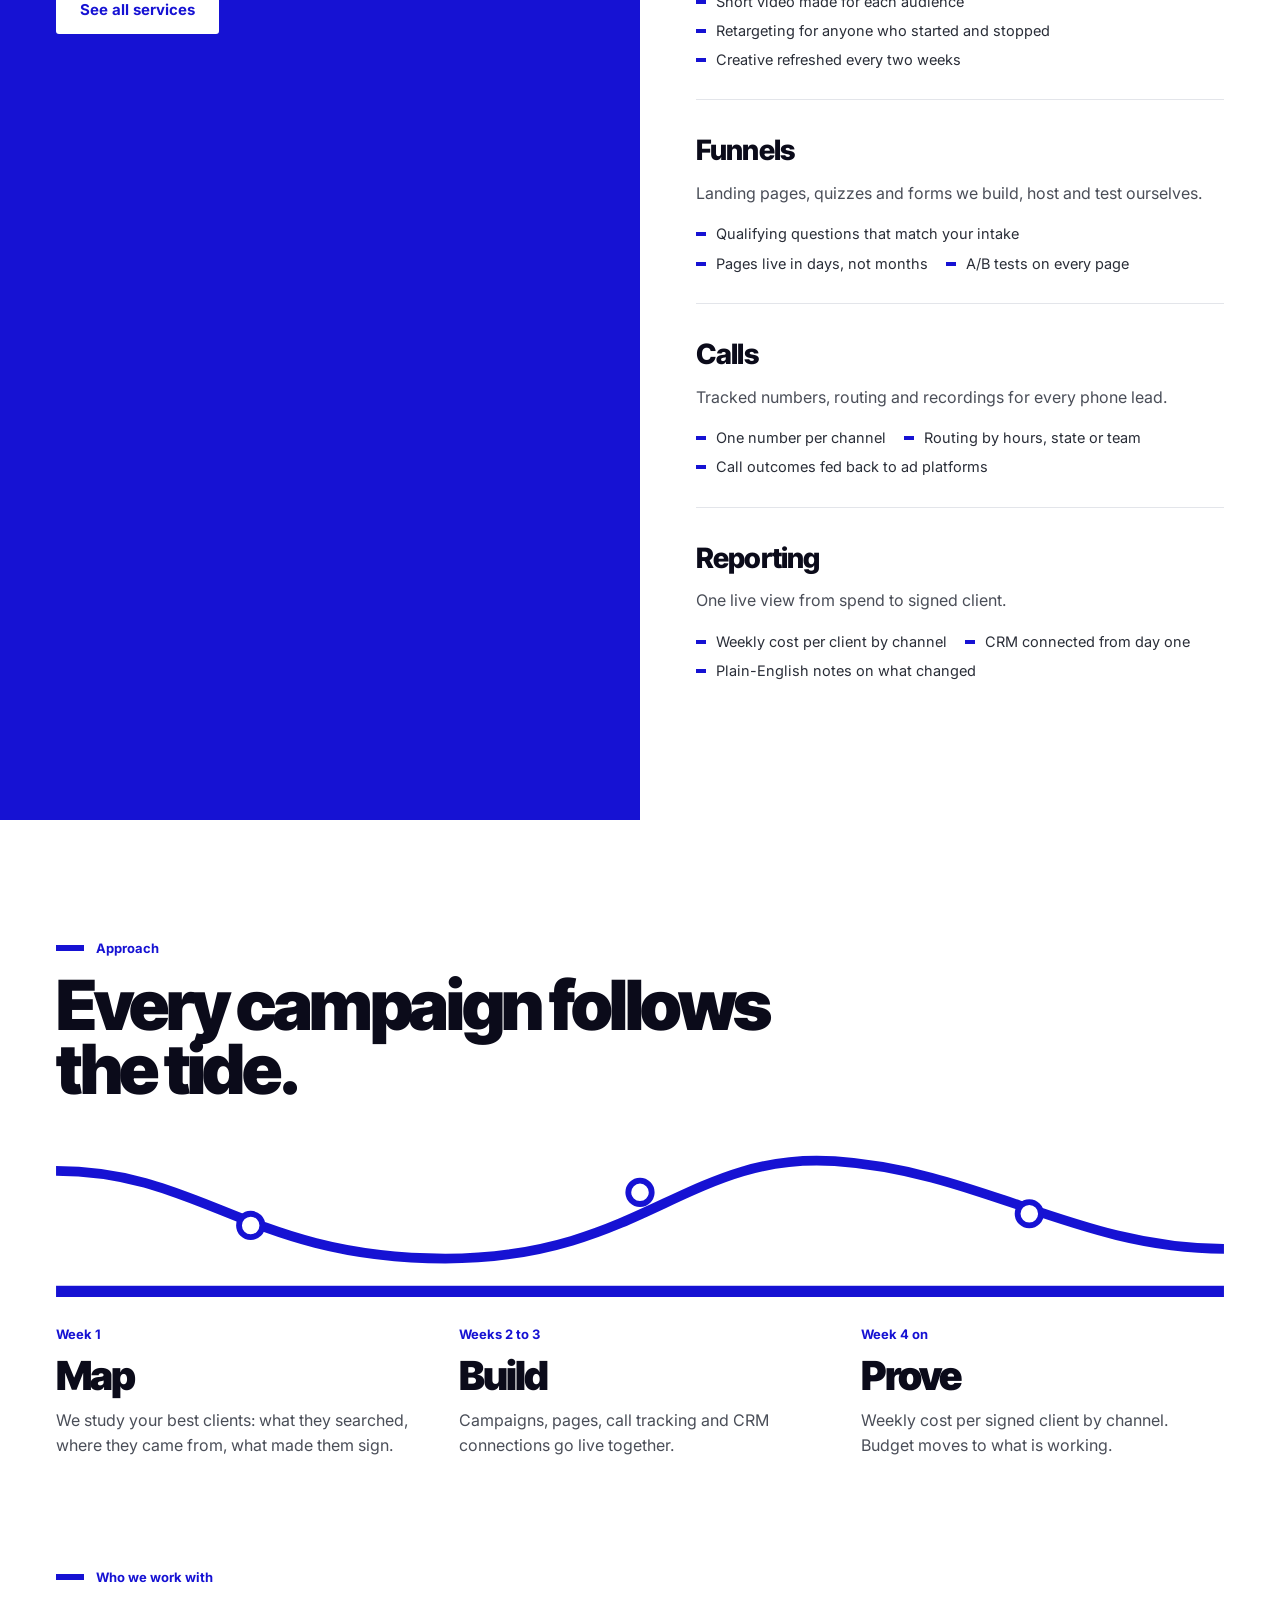
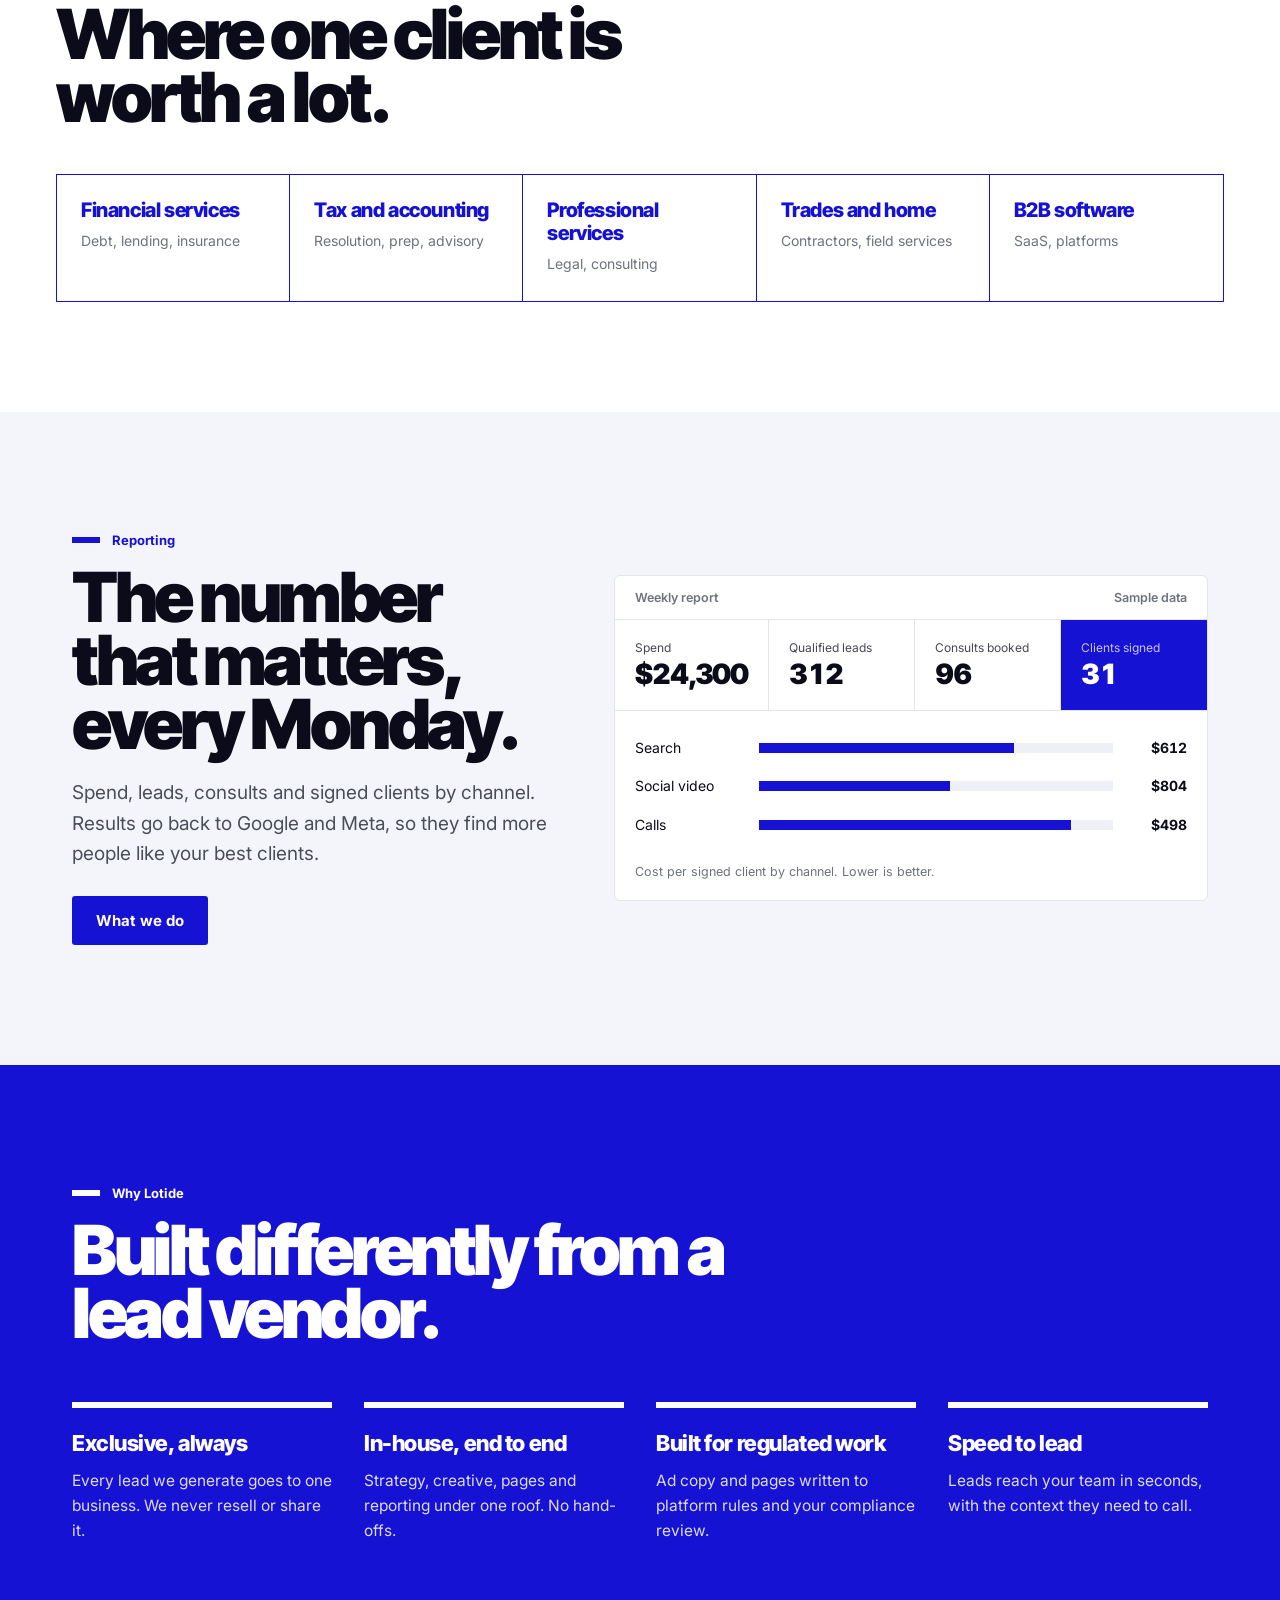
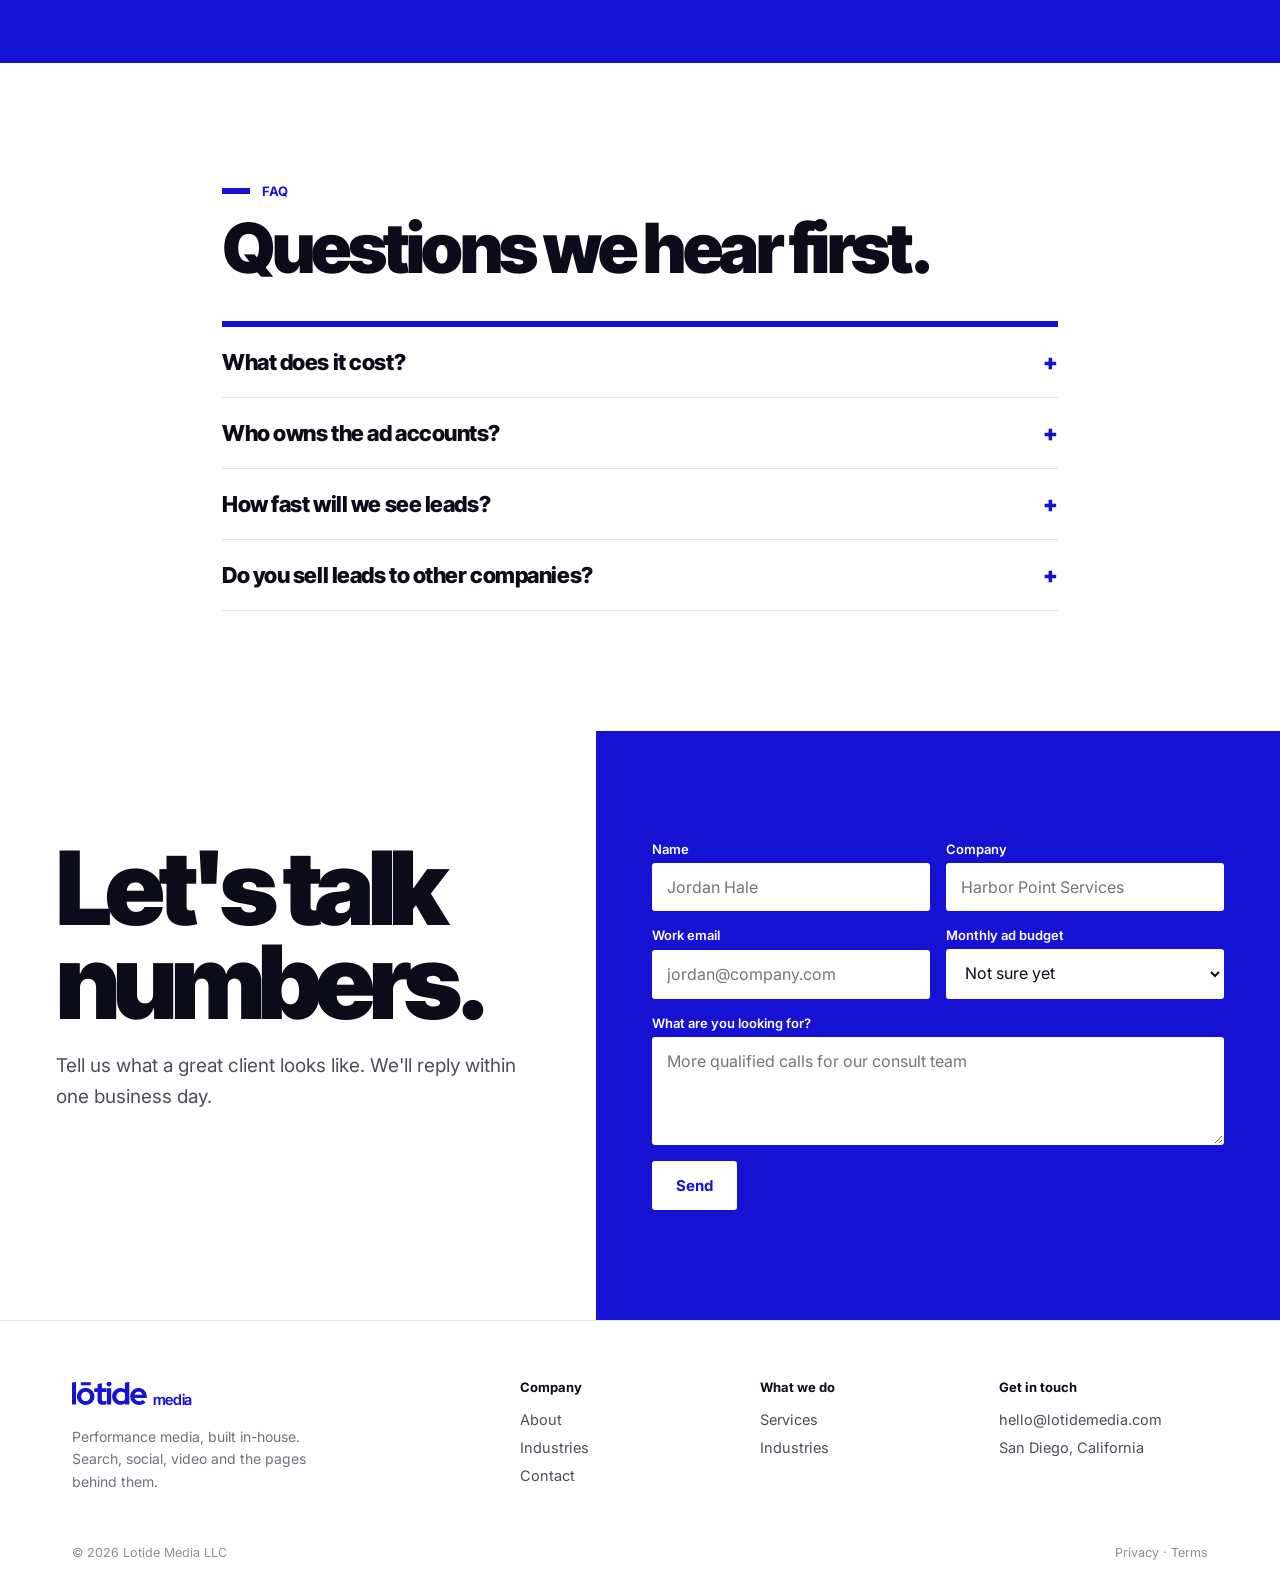
==== commit ffd75f9b: "improve" ====
--- a/index.html
+++ b/index.html
@@ -1,8 +1,8 @@
 <!doctype html><html lang="en"><head><meta charset="utf-8">
 <meta name="viewport" content="width=device-width, initial-scale=1">
-<title>Lotide Media: Data-driven growth marketing</title><meta name="description" content="Lotide Media connects ads, websites, calls and CRM into one system, then uses that data to find, convert and measure the customers worth the most.">
+<title>Lotide Media: Performance media, built in-house</title><meta name="description" content="Lotide Media runs search, social and video campaigns in-house for service businesses, and reports cost per signed client every week.">
 <link rel="canonical" href="https://lotidemedia.com"><link rel="icon" href="/favicon.svg" type="image/svg+xml">
-<meta property="og:title" content="Lotide Media: Data-driven growth marketing"><meta property="og:description" content="Lotide Media connects ads, websites, calls and CRM into one system, then uses that data to find, convert and measure the customers worth the most."><meta property="og:image" content="https://lotidemedia.com/og.png"><meta property="og:url" content="https://lotidemedia.com"><meta name="twitter:card" content="summary_large_image">
+<meta property="og:title" content="Lotide Media: Performance media, built in-house"><meta property="og:description" content="Lotide Media runs search, social and video campaigns in-house for service businesses, and reports cost per signed client every week."><meta property="og:image" content="https://lotidemedia.com/og.png"><meta property="og:url" content="https://lotidemedia.com"><meta name="twitter:card" content="summary_large_image">
 <meta name="theme-color" content="#1612D3">
 <link rel="preconnect" href="https://fonts.googleapis.com"><link rel="preconnect" href="https://fonts.gstatic.com" crossorigin>
 <link href="https://fonts.googleapis.com/css2?family=Inter+Tight:wght@500;600;700;800;900&family=Inter:wght@400;500;600&display=swap" rel="stylesheet">
@@ -10,22 +10,22 @@
 <script type="application/ld+json">{"@context": "https://schema.org", "@type": "Organization", "name": "Lotide Media", "url": "https://lotidemedia.com", "logo": "https://lotidemedia.com/favicon.svg", "email": "hello@lotidemedia.com", "address": {"@type": "PostalAddress", "addressLocality": "San Diego", "addressRegion": "CA", "addressCountry": "US"}}</script>
 </head><body>
 <svg width="0" height="0" style="position:absolute" aria-hidden="true"><symbol id="lt" viewBox="18 22 2168 684"><path d="M397 696C383 695 380 695 370 691C366 690 359 689 356 688C352 687 346 686 344 684C341 683 336 681 333 680C329 680 325 678 323 676C321 675 317 673 314 672C310 671 307 669 306 668C304 667 301 665 298 664C295 662 292 661 292 660C291 659 289 658 287 657C284 656 281 653 279 652C277 650 274 648 272 646C261 639 240 620 232 608C229 605 226 600 223 597C221 594 218 590 217 589C216 587 214 584 212 581C211 579 208 574 207 572C206 570 204 566 203 564C201 561 200 559 200 558C200 557 199 554 197 550C195 547 193 541 192 538C191 534 189 528 188 525C186 522 185 516 184 511C183 506 182 497 180 490C178 479 178 475 178 456C178 438 178 434 180 423C182 416 183 407 184 402C185 397 186 391 188 387C190 383 191 378 192 375C193 372 195 367 197 363C198 360 200 356 200 355C200 354 201 352 203 349C204 347 206 343 207 341C208 339 211 335 212 333C214 331 215 328 215 327C216 326 217 324 219 322C220 320 222 317 224 315C238 296 256 277 275 264C277 262 280 260 282 258C283 257 285 256 286 256C286 256 289 254 292 252C294 250 298 248 299 248C301 247 304 245 306 244C309 242 312 240 314 240C317 239 321 238 323 236C325 234 330 233 332 232C335 231 340 230 344 228C347 226 353 225 356 224C360 223 367 222 371 220C383 217 393 216 426 216C458 216 471 217 482 220C485 222 492 223 496 224C500 225 506 226 509 228C512 229 517 231 520 232C522 233 527 234 530 236C532 237 536 239 538 240C541 241 544 242 546 244C547 245 551 247 553 248C559 251 570 258 574 261C576 263 578 264 578 264C579 264 584 269 591 274C604 286 620 303 625 310C629 316 632 321 636 326C638 328 640 331 640 333C641 334 643 337 644 339C646 341 647 345 648 347C649 349 651 354 653 356C655 359 656 362 656 363C656 365 658 369 659 373C661 376 664 383 664 388C665 393 667 398 667 399C675 414 676 494 668 513C667 516 665 522 664 526C663 530 662 536 660 539C659 542 657 547 656 550C655 552 654 556 652 558C651 560 649 563 648 566C647 568 645 572 644 574C642 576 641 579 641 580C640 581 638 584 637 586C635 589 633 592 632 593C627 602 597 635 588 641C586 642 584 644 584 644C584 645 574 651 566 656C564 657 561 659 560 660C559 661 556 663 552 665C549 667 546 668 546 669C545 669 543 671 540 672C537 672 532 674 530 676C528 678 523 680 519 680C516 681 511 683 509 684C506 686 501 687 497 688C493 689 486 690 482 691C479 693 472 694 468 695C458 696 412 697 397 696ZM1922 696C1909 696 1896 694 1889 692C1885 690 1879 689 1875 688C1871 687 1865 686 1861 684C1857 682 1852 681 1850 680C1848 679 1844 678 1842 676C1840 675 1835 673 1833 672C1830 671 1827 670 1825 669C1824 668 1821 666 1818 665C1816 664 1812 662 1810 661C1809 659 1806 657 1804 656C1801 655 1798 653 1797 651C1795 650 1792 648 1790 647C1772 634 1746 607 1736 589C1735 587 1733 584 1732 583C1731 582 1729 579 1727 576C1725 572 1723 568 1723 567C1718 560 1712 545 1711 541C1711 538 1709 535 1708 533C1707 531 1705 524 1704 519C1703 513 1701 505 1700 501C1697 491 1696 477 1696 456C1696 435 1697 422 1700 411C1701 407 1703 399 1704 393C1705 388 1707 382 1708 380C1709 378 1711 374 1711 370C1712 366 1714 361 1716 358C1718 356 1719 352 1720 350C1721 347 1723 344 1724 342C1726 339 1727 337 1727 336C1727 336 1729 333 1731 329C1733 326 1736 322 1737 320C1746 305 1768 281 1786 267C1788 265 1792 262 1794 260C1796 259 1799 257 1801 256C1803 255 1806 253 1808 251C1811 249 1813 248 1814 248C1814 248 1817 246 1820 245C1822 243 1826 241 1828 240C1831 239 1835 238 1837 236C1839 234 1844 232 1848 232C1851 231 1856 229 1859 228C1861 226 1868 224 1873 224C1878 223 1883 222 1884 221C1890 218 1901 217 1928 216C1959 216 1970 217 1983 221C1988 222 1994 224 1998 224C2002 225 2007 227 2010 228C2013 230 2018 231 2021 232C2023 233 2027 234 2029 236C2031 237 2034 239 2037 240C2039 241 2043 242 2044 244C2046 245 2049 247 2052 248C2059 252 2070 260 2079 268C2099 285 2121 310 2128 325C2129 327 2131 330 2132 331C2133 333 2135 336 2136 339C2137 342 2139 345 2140 347C2141 348 2143 352 2144 355C2145 358 2147 363 2148 366C2150 368 2151 373 2152 377C2153 381 2154 386 2156 388C2158 394 2159 399 2162 418C2162 424 2163 430 2164 430C2166 434 2168 489 2166 493C2165 495 2163 496 2162 497C2160 498 2106 498 1992 498C1843 498 1826 498 1825 500C1823 501 1823 502 1824 508C1825 511 1826 515 1828 517C1829 519 1831 522 1832 524C1833 527 1834 530 1836 532C1837 534 1839 537 1840 539C1843 543 1865 565 1869 568C1871 568 1874 570 1875 572C1876 573 1880 575 1882 576C1885 577 1889 579 1891 581C1893 582 1897 584 1900 584C1903 585 1909 587 1913 589C1919 591 1923 591 1938 592C1960 594 1983 592 1992 589C1995 588 2001 586 2004 585C2011 583 2031 574 2032 572C2033 572 2035 570 2038 568C2041 567 2045 564 2046 562C2049 560 2050 559 2053 559C2057 559 2058 560 2068 569C2074 574 2079 579 2080 580C2081 581 2086 586 2092 591C2099 597 2104 602 2105 603C2106 605 2121 618 2129 624C2131 626 2132 628 2132 629C2132 632 2122 641 2110 648C2108 649 2105 652 2104 653C2103 654 2100 656 2097 657C2095 658 2093 660 2092 660C2091 661 2088 663 2085 664C2082 665 2078 667 2077 669C2075 670 2072 671 2070 672C2067 673 2063 674 2060 676C2058 678 2053 680 2049 680C2046 681 2041 683 2039 684C2036 685 2030 687 2025 688C2019 689 2011 691 2006 692C1993 696 1957 698 1922 696ZM891 695C886 694 878 693 874 692C870 691 862 689 857 688C852 687 846 685 844 684C841 682 837 681 835 680C833 679 829 678 828 677C826 675 823 674 821 673C816 670 806 662 799 656C790 646 778 628 775 619C775 617 773 612 772 609C770 605 769 599 767 587C765 571 765 569 764 451C764 385 764 331 764 331C764 328 757 328 718 328C676 328 672 328 671 324C670 323 670 301 670 275C670 229 670 227 672 225C673 225 674 224 675 224C677 224 696 224 719 224C756 224 761 223 763 222C764 220 764 214 764 164L764 108L767 106C768 105 771 104 773 103C776 103 782 101 787 100C792 98 800 97 805 96C810 95 817 93 822 92C827 90 834 89 839 88C844 87 852 86 856 84C863 82 878 79 883 79C888 79 888 76 888 151C888 217 888 221 890 222C891 224 897 224 954 224C1008 224 1016 224 1018 226L1020 227L1020 275C1020 321 1020 323 1018 325L1016 328L953 328C894 328 890 328 889 330C888 331 888 352 888 441C888 541 889 552 890 556C897 572 898 573 903 578C907 582 911 583 920 587L930 590L954 590C976 590 978 590 988 588C995 586 1003 584 1006 583L1013 582L1015 584C1017 586 1017 589 1017 632L1017 678L1015 680C1012 684 1001 687 990 688C986 689 977 690 971 692C965 693 955 694 949 695C936 696 903 696 891 695ZM1390 694C1389 694 1382 693 1374 691C1367 689 1359 688 1356 688C1354 687 1349 686 1345 684C1341 682 1336 681 1334 680C1331 679 1326 677 1323 676C1319 674 1315 672 1314 672C1312 671 1309 669 1306 668C1303 666 1300 664 1300 664C1299 664 1296 662 1294 661C1291 659 1288 657 1287 657C1286 656 1283 654 1281 652C1278 650 1274 647 1271 644C1254 631 1233 609 1224 596C1223 595 1221 592 1220 590C1218 588 1216 585 1216 583C1215 581 1213 578 1212 576C1210 575 1208 571 1207 568C1206 565 1204 562 1203 561C1203 560 1201 557 1200 553C1199 550 1197 544 1195 542C1194 540 1192 535 1192 531C1191 527 1189 521 1188 517C1186 514 1185 508 1185 504C1184 500 1183 493 1182 486C1180 474 1180 438 1182 428C1182 425 1183 418 1184 412C1185 405 1186 398 1188 394C1189 390 1191 385 1192 381C1192 377 1194 372 1196 370C1197 367 1199 362 1200 360C1201 357 1202 353 1203 352C1205 350 1207 346 1208 343C1209 340 1211 336 1212 336C1213 335 1214 332 1216 329C1217 327 1219 324 1219 323C1220 322 1222 320 1223 319C1224 315 1226 313 1238 299C1253 282 1276 261 1289 255C1291 254 1293 253 1294 252C1294 251 1297 250 1300 248C1303 247 1306 245 1308 244C1309 243 1313 241 1316 240C1319 239 1323 237 1325 236C1327 235 1331 233 1335 232C1339 231 1344 229 1347 228C1349 227 1356 225 1362 224C1368 223 1378 221 1384 220C1391 218 1398 218 1415 217C1437 217 1448 218 1461 221C1465 222 1472 223 1476 224C1481 225 1487 226 1490 228C1493 229 1498 231 1501 232C1505 232 1510 234 1514 236C1517 238 1522 240 1525 241C1528 243 1532 245 1534 247C1538 249 1542 250 1544 248C1545 247 1545 226 1545 158C1545 99 1545 68 1546 67C1547 66 1549 64 1553 63C1556 63 1562 61 1566 60C1570 58 1578 57 1582 56C1587 55 1596 54 1602 52C1607 50 1615 49 1620 48C1624 47 1632 46 1637 44C1653 39 1667 38 1669 42C1670 42 1670 187 1670 364L1670 684L1668 686C1666 688 1662 688 1609 688C1558 688 1551 688 1549 686C1547 685 1547 684 1547 672C1547 661 1547 658 1546 657C1543 655 1539 657 1536 660C1534 662 1531 664 1529 664C1527 665 1524 667 1522 668C1520 670 1517 671 1515 672C1513 673 1509 674 1507 676C1505 678 1500 680 1496 681C1492 681 1488 683 1486 684C1484 685 1478 687 1473 688C1467 689 1459 691 1454 692C1447 694 1444 694 1420 695C1405 695 1391 695 1390 694ZM35 688C33 688 31 687 31 686C30 686 30 563 30 376C30 82 30 67 32 66C34 63 55 58 66 56C71 55 79 54 84 52C89 51 98 49 102 48C107 47 116 46 121 44C130 41 142 39 147 39C149 39 150 40 151 40C152 41 152 126 152 364C152 633 152 686 151 687C150 688 139 688 94 688C63 688 37 688 35 688ZM1035 688C1034 687 1033 687 1033 686C1032 686 1032 582 1032 456C1032 265 1032 226 1033 225C1035 224 1045 224 1149 224C1150 224 1151 225 1152 225C1154 226 1154 241 1154 456C1154 671 1154 686 1152 687C1151 687 1150 688 1149 688C1065 688 1037 688 1035 688ZM452 587C459 585 466 584 468 583C470 583 473 582 475 580C477 579 481 577 483 576C486 576 489 574 491 572C493 571 496 569 498 568C502 565 524 544 529 537C537 524 543 513 547 498C551 488 551 485 552 471C554 449 552 427 548 417C547 413 545 407 544 404C543 402 542 398 540 396C539 394 537 390 536 387C534 384 533 381 532 380C531 379 529 377 528 375C525 370 503 348 498 345C496 344 493 342 491 340C489 338 485 337 483 336C481 335 478 334 476 332C474 331 468 329 462 327C456 326 449 324 445 324C441 323 433 322 426 322C416 322 412 322 401 325C394 327 387 328 384 329C382 330 378 331 377 332C376 333 372 335 369 336C366 337 362 339 361 340C360 341 358 343 356 344C352 346 331 366 325 374C323 377 321 380 320 381C319 383 318 386 316 388C314 390 313 394 312 396C311 398 310 402 308 404C307 407 305 413 302 426C298 449 298 462 302 482C305 501 306 504 308 508C310 511 312 515 312 518C313 521 315 523 316 524C316 525 318 527 319 529C321 534 322 535 333 548C339 555 347 561 357 569C364 574 384 584 387 584C388 584 393 585 398 587C416 592 432 592 452 587ZM1464 586C1471 585 1479 584 1481 583C1483 583 1488 582 1491 580C1494 579 1499 577 1502 576C1505 575 1508 573 1509 572C1510 571 1513 570 1516 568C1522 565 1533 558 1542 549C1543 548 1544 546 1544 544C1545 542 1545 501 1545 452L1544 364L1540 360C1533 354 1520 344 1519 344C1518 344 1515 343 1513 341C1510 339 1505 337 1501 336C1497 334 1493 332 1492 331C1490 331 1480 328 1469 326C1450 322 1449 322 1433 322C1422 323 1415 323 1411 324C1408 325 1402 327 1397 328C1392 328 1386 330 1384 332C1381 333 1377 335 1374 336C1372 337 1369 338 1367 340C1365 341 1362 344 1360 344C1353 348 1333 367 1328 374C1327 377 1324 380 1323 382C1321 384 1320 386 1320 386C1320 387 1318 390 1316 393C1315 396 1312 400 1312 402C1311 405 1310 410 1308 414C1304 423 1303 434 1303 456C1303 478 1304 489 1308 497C1310 501 1311 506 1312 508C1313 510 1314 514 1316 516C1317 518 1319 522 1321 525C1329 540 1349 560 1363 568C1365 569 1367 571 1369 572C1370 573 1373 575 1376 576C1380 577 1384 579 1385 580C1387 581 1390 582 1392 583C1398 584 1423 589 1428 589C1436 590 1451 589 1464 586ZM2038 408C2040 407 2041 406 2042 405C2043 403 2039 391 2036 388C2035 386 2033 383 2032 381C2032 379 2030 375 2028 373C2027 371 2024 368 2023 365C2019 359 2000 341 1994 337C1992 336 1988 334 1987 332C1985 331 1983 330 1981 329C1979 328 1975 327 1971 325C1967 323 1962 322 1960 321C1948 318 1917 318 1904 321C1901 322 1896 323 1893 325C1889 326 1885 328 1884 328C1882 329 1879 330 1877 332C1875 333 1872 336 1869 337C1864 339 1843 361 1840 365C1839 367 1837 370 1836 372C1834 374 1833 377 1832 379C1831 381 1830 384 1828 386C1825 391 1822 403 1823 405C1823 406 1824 408 1825 408C1828 409 2035 409 2038 408ZM1077 168C1072 167 1069 166 1066 165C1064 163 1060 161 1058 160C1049 156 1036 143 1032 134C1031 132 1029 128 1027 126C1024 121 1022 104 1024 89C1025 80 1025 78 1029 70C1038 53 1047 44 1068 33C1069 33 1075 32 1081 31C1094 29 1113 31 1118 34C1120 35 1124 37 1127 39C1133 42 1138 46 1147 55C1150 59 1152 62 1158 74C1161 80 1163 98 1161 111C1160 122 1159 123 1153 134C1147 145 1135 157 1126 161C1123 162 1120 164 1118 165C1113 169 1094 170 1077 168ZM290 134C287 132 287 129 287 93L287 57L289 54L292 52L427 52C513 52 564 52 566 53C568 54 571 55 572 56C573 58 574 60 574 92C574 111 573 128 573 129C571 135 579 135 429 135C353 135 291 135 290 134Z"/></symbol></svg>
-<section class="hero"><div class="l"><div class="navl"><a href="/" aria-label="Lotide Media home"><span class="lockup" style="color:#1612D3;font-size:28px" role="img" aria-label="lōtide media"><svg viewBox="18 22 2168 684"><use href="#lt"/></svg><span>media</span></span></a><ul><li><a href="/services">Services</a></li><li><a href="/technology">Technology</a></li><li><a href="/approach">Approach</a></li><li><a href="/about">About</a></li><li><a href="/contact">Contact</a></li></ul><button class="menu" aria-expanded="false" onclick="var m=this.parentNode.nextElementSibling;m.classList.toggle('open');this.setAttribute('aria-expanded',m.classList.contains('open'))">Menu</button></div><nav class="mnav" aria-label="Mobile"><a href="/services">Services</a><a href="/technology">Technology</a><a href="/approach">Approach</a><a href="/about">About</a><a href="/contact">Contact</a></nav>
-<h1>Demand, engineered.</h1><p>We connect your ads, website, calls and CRM into one system, then use that data to find, convert and measure the customers worth the most.</p>
-<div><a class="btn b-b" href="/contact">Work with us</a><a class="btn b-l" href="/technology">See the technology</a></div></div>
+<section class="hero"><div class="l"><div class="navl"><a href="/" aria-label="Lotide Media home"><span class="lockup" style="color:#1612D3;font-size:28px" role="img" aria-label="lōtide media"><svg viewBox="18 22 2168 684"><use href="#lt"/></svg><span>media</span></span></a><ul><li><a href="/services">Services</a></li><li><a href="/industries">Industries</a></li><li><a href="/about">About</a></li><li><a href="/contact">Contact</a></li></ul><button class="menu" aria-expanded="false" onclick="var m=this.parentNode.nextElementSibling;m.classList.toggle('open');this.setAttribute('aria-expanded',m.classList.contains('open'))">Menu</button></div><nav class="mnav" aria-label="Mobile"><a href="/services">Services</a><a href="/industries">Industries</a><a href="/about">About</a><a href="/contact">Contact</a></nav>
+<h1>Demand, engineered.</h1><p>Performance media run in-house: search, social, video and the pages behind them, measured on clients signed.</p>
+<div><a class="btn b-b" href="/contact">Work with us</a><a class="btn b-l" href="/services">What we do</a></div></div>
 <div class="r"><svg viewBox="0 0 500 660" class="og" aria-hidden="true"><rect x="104" y="0" width="292" height="84" fill="currentColor"/><circle cx="250" cy="410" r="187" fill="none" stroke="currentColor" stroke-width="118"/></svg><div class="water"><svg class="surf" viewBox="0 0 1200 2034" preserveAspectRatio="none" aria-hidden="true"><path d="M0 18 Q 75 0 150 18 T 300 18 T 450 18 T 600 18 T 750 18 T 900 18 T 1050 18 T 1200 18 V2034 H0Z" fill="rgba(120,135,255,.55)"/><path d="M0 18 Q 75 0 150 18 T 300 18 T 450 18 T 600 18 T 750 18 T 900 18 T 1050 18 T 1200 18" fill="none" stroke="#fff" stroke-width="4" vector-effect="non-scaling-stroke"/></svg><div class="body"></div></div><p class="cap"><b>Low tide</b>When the water pulls back, you see what was there all along.</p><div class="tt">Low tide, Leucadia<b>−0.4 ft</b></div></div></section>
-<div class="num"><div><b>1</b><span>System: ads, site, calls and CRM connected</span></div><div><b>&lt;60s</b><span>From form to text and routed lead</span></div><div><b>Daily</b><span>Signed-client data sent back to the ad platforms</span></div><div><b>100%</b><span>Exclusive leads, never resold</span></div></div>
-<section class="half"><div class="a"><div class="stk"><p class="eyebrow">The Lotide system</p><h2 class="h2">Five capabilities. One closed loop.</h2><p>Every click, call and signed client feeds the next decision. The system gets sharper every week it runs.</p><a class="btn b-w" href="/services" style="margin-top:26px">Explore capabilities</a></div></div><div class="b"><article class="svc"><h3>Acquire</h3><p>Search, social and video on Google, Meta and YouTube, bid on the outcomes your CRM records.</p><ul><li>Intent-based search by funnel stage</li><li>Video built for each audience</li><li>Value-based bidding on signed clients</li></ul></article><article class="svc"><h3>Convert</h3><p>Landing pages, quizzes and forms we build and test, with every lead scored before it reaches your team.</p><ul><li>Qualifying quizzes that match your intake</li><li>Lead scoring at the moment of submit</li><li>A/B tests running on every page</li></ul></article><article class="svc"><h3>Signal</h3><p>Server-side tracking that sends real outcomes, not clicks, back to the ad platforms.</p><ul><li>Google offline and enhanced conversions</li><li>Meta Conversions API</li><li>Consent-aware, first-party data</li></ul></article><article class="svc"><h3>Automate</h3><p>Routing, texts and CRM workflows that act in seconds, day or night.</p><ul><li>Instant text and smart routing</li><li>Missed-call text-back</li><li>CRM tasks created automatically</li></ul></article><article class="svc"><h3>Measure</h3><p>One live view from spend to signed client, with alerts the moment something moves.</p><ul><li>Cost per client by channel</li><li>Anomaly alerts and weekly briefs</li><li>Forecasts that guide next month's budget</li></ul></article></div></section>
+<div class="num"><div><b>3</b><span>Channels, one team</span></div><div><b>&lt;5m</b><span>Lead to first call</span></div><div><b>100%</b><span>Exclusive leads, never resold</span></div><div><b>Weekly</b><span>Cost per client reported</span></div></div>
+<section class="half"><div class="a"><div class="stk"><p class="eyebrow">Services</p><h2 class="h2">Everything between the ad and the client.</h2><p>One team owns the whole path, so nothing gets lost between the click, the call and the contract.</p><a class="btn b-w" href="/services" style="margin-top:26px">See all services</a></div></div><div class="b"><article class="svc"><h3>Search</h3><p>Google and Microsoft campaigns built on buying intent.</p><ul><li>Keyword research by intent stage</li><li>Ad copy written for your compliance rules</li><li>Bids tied to signed clients, not clicks</li></ul></article><article class="svc"><h3>Social</h3><p>Meta, TikTok and YouTube video that reaches people before they search.</p><ul><li>Short video made for each audience</li><li>Retargeting for anyone who started and stopped</li><li>Creative refreshed every two weeks</li></ul></article><article class="svc"><h3>Funnels</h3><p>Landing pages, quizzes and forms we build, host and test ourselves.</p><ul><li>Qualifying questions that match your intake</li><li>Pages live in days, not months</li><li>A/B tests on every page</li></ul></article><article class="svc"><h3>Calls</h3><p>Tracked numbers, routing and recordings for every phone lead.</p><ul><li>One number per channel</li><li>Routing by hours, state or team</li><li>Call outcomes fed back to ad platforms</li></ul></article><article class="svc"><h3>Reporting</h3><p>One live view from spend to signed client.</p><ul><li>Weekly cost per client by channel</li><li>CRM connected from day one</li><li>Plain-English notes on what changed</li></ul></article></div></section>
 <section class="steps"><p class="eyebrow">Approach</p><h2 class="h2">Every campaign follows the tide.</h2>
 <svg class="curve" viewBox="0 0 1200 170" aria-hidden="true"><rect y="158" width="1200" height="12" fill="#1612D3"/><path d="M0 40 C 150 40, 200 130, 400 130 S 650 20, 800 30 S 1050 120, 1200 120" fill="none" stroke="#1612D3" stroke-width="10"/>
 <circle cx="200" cy="96" r="12" fill="#fff" stroke="#1612D3" stroke-width="6"/><circle cx="600" cy="62" r="12" fill="#fff" stroke="#1612D3" stroke-width="6"/><circle cx="1000" cy="84" r="12" fill="#fff" stroke="#1612D3" stroke-width="6"/></svg>
-<div class="sg"><div><small>Week 1</small><b>Map</b><p>We audit your tracking, CRM data and past clients to find what actually predicts a signed client.</p></div><div><small>Weeks 2 to 3</small><b>Build</b><p>Campaigns, pages, server-side tracking and automations go live together, so nothing launches blind.</p></div><div><small>Week 4 on</small><b>Optimize</b><p>Signed-client data trains the platforms daily. We report weekly and move budget to what wins.</p></div></div>
+<div class="sg"><div><small>Week 1</small><b>Map</b><p>We study your best clients: what they searched, where they came from, what made them sign.</p></div><div><small>Weeks 2 to 3</small><b>Build</b><p>Campaigns, pages, call tracking and CRM connections go live together.</p></div><div><small>Week 4 on</small><b>Prove</b><p>Weekly cost per signed client by channel. Budget moves to what is working.</p></div></div>
 <div style="margin-top:110px"><p class="eyebrow">Who we work with</p><h2 class="h2">Where one client is worth a lot.</h2><div class="inds2"><div><b>Financial services</b><span>Debt, lending, insurance</span></div><div><b>Tax and accounting</b><span>Resolution, prep, advisory</span></div><div><b>Professional services</b><span>Legal, consulting</span></div><div><b>Trades and home</b><span>Contractors, field services</span></div><div><b>B2B software</b><span>SaaS, platforms</span></div></div></div></section>
-<section class="sec repo"><div class="wrap rp"><div><p class="eyebrow">Technology</p><h2 class="h2">See every dollar become a client.</h2><p class="lead">A live view from spend to signed client, alerts the moment a number moves, and a data layer that teaches Google and Meta who your best customers are.</p><a class="btn b-b" href="/technology" style="margin-top:26px">See the technology</a></div><div class="tdash"><div class="tdh"><span class="live"><i></i><b>Live</b> Last 30 days</span><span>Sample data</span></div>
-<div class="tk"><div><small>Qualified leads</small><b>612</b><em>+18%</em></div><div><small>Signed clients</small><b>71</b><em>+12%</em></div><div><small>Cost per client</small><b>$342</b><em>−9%</em></div><div><small>Speed to lead</small><b>48s</b><em>median</em></div></div>
-<div style="padding:20px"><p class="th">Spend to signed <span>Conversion between stages</span></p><div class="fun">
-<div><span>Clicks</span><i style="--w:100%"></i><b>18,420</b></div><div><span>Leads</span><i style="--w:58%"></i><b>1,284<small>7.0%</small></b></div><div><span>Qualified</span><i style="--w:38%"></i><b>612<small>47.7%</small></b></div><div><span>Consults</span><i style="--w:22%"></i><b>214<small>35.0%</small></b></div><div><span>Signed</span><i style="--w:11%"></i><b>71<small>33.2%</small></b></div></div></div></div></div></section>
-<section class="sec whyb"><div class="wrap"><p class="eyebrow">Why Lotide</p><h2 class="h2">Technology first. Media second.</h2><div class="whyg"><div><h3>Built on first-party data</h3><p>Your CRM outcomes, not clicks or form fills, steer every bid and every budget decision.</p></div><div><h3>Engineered, not guessed</h3><p>Every change is a test with a control and a measured result. We keep what wins.</p></div><div><h3>Speed as a system</h3><p>Leads are scored, texted and routed in under a minute, nights and weekends included.</p></div><div><h3>Exclusive, always</h3><p>Every lead we generate belongs to one business. Never resold, never shared.</p></div></div></div></section>
+<section class="sec repo"><div class="wrap rp"><div><p class="eyebrow">Reporting</p><h2 class="h2">The number that matters, every Monday.</h2><p class="lead">Spend, leads, consults and signed clients by channel. Results go back to Google and Meta, so they find more people like your best clients.</p><a class="btn b-b" href="/services" style="margin-top:26px">What we do</a></div><div class="dash"><div class="dh"><span>Weekly report</span><span>Sample data</span></div>
+<div class="kp"><div><small>Spend</small><b>$24,300</b></div><div><small>Qualified leads</small><b>312</b></div><div><small>Consults booked</small><b>96</b></div><div><small>Clients signed</small><b>31</b></div></div>
+<div class="rows"><div><span>Search</span><i style="--w:72%"></i><b>$612</b></div><div><span>Social video</span><i style="--w:54%"></i><b>$804</b></div><div><span>Calls</span><i style="--w:88%"></i><b>$498</b></div></div>
+<p class="dn">Cost per signed client by channel. Lower is better.</p></div></div></section>
+<section class="sec whyb"><div class="wrap"><p class="eyebrow">Why Lotide</p><h2 class="h2">Built differently from a lead vendor.</h2><div class="whyg"><div><h3>Exclusive, always</h3><p>Every lead we generate goes to one business. We never resell or share it.</p></div><div><h3>In-house, end to end</h3><p>Strategy, creative, pages and reporting under one roof. No hand-offs.</p></div><div><h3>Built for regulated work</h3><p>Ad copy and pages written to platform rules and your compliance review.</p></div><div><h3>Speed to lead</h3><p>Leads reach your team in seconds, with the context they need to call.</p></div></div></div></section>
 <section class="sec"><div class="wrap" style="max-width:900px"><p class="eyebrow">FAQ</p><h2 class="h2">Questions we hear first.</h2><div class="faq"><details><summary>What does it cost?</summary><p>A monthly management fee plus your ad spend, quoted after a short discovery call. No long contracts.</p></details><details><summary>Who owns the ad accounts?</summary><p>You do. We work inside accounts in your name, so the data stays yours.</p></details><details><summary>How fast will we see leads?</summary><p>Most campaigns produce their first leads within the first week, then improve as the platforms learn.</p></details><details><summary>Do you sell leads to other companies?</summary><p>No. Every lead from your campaigns is yours alone.</p></details></div></div></section>
 <section class="ctas" id="c"><div class="a"><h2 class="h2">Let's talk numbers.</h2><p class="lead">Tell us what a great client looks like. We'll reply within one business day.</p></div><div class="b"><form class="form" name="contact" method="POST" action="/thanks" data-netlify="true" netlify-honeypot="company_site">
 <input type="hidden" name="form-name" value="contact"><p class="hp"><label>Leave blank<input name="company_site" tabindex="-1" autocomplete="off"></label></p>
@@ -33,8 +33,8 @@
 <label>Work email<input type="email" name="email" required autocomplete="email" placeholder="jordan@company.com"></label>
 <label>Monthly ad budget<select name="budget"><option>Not sure yet</option><option>Under $10K</option><option>$10K to $50K</option><option>$50K to $150K</option><option>$150K+</option></select></label>
 <label class="full">What are you looking for?<textarea name="message" rows="4" placeholder="More qualified calls for our consult team"></textarea></label>
-<button class="btn b-w" type="submit">Send</button></form></div></section><footer class="ft"><div class="fw"><div><a href="/"><span class="lockup" style="color:#1612D3;font-size:24px" role="img" aria-label="lōtide media"><svg viewBox="18 22 2168 684"><use href="#lt"/></svg><span>media</span></span></a><p>Data-driven growth marketing. Ads, data and automation, engineered as one system.</p></div>
-<div><b>Company</b><a href="/about">About</a><a href="/approach">Approach</a><a href="/contact">Contact</a></div>
-<div><b>What we do</b><a href="/services">Services</a><a href="/technology">Technology</a></div>
+<button class="btn b-w" type="submit">Send</button></form></div></section><footer class="ft"><div class="fw"><div><a href="/"><span class="lockup" style="color:#1612D3;font-size:24px" role="img" aria-label="lōtide media"><svg viewBox="18 22 2168 684"><use href="#lt"/></svg><span>media</span></span></a><p>Performance media, built in-house. Search, social, video and the pages behind them.</p></div>
+<div><b>Company</b><a href="/about">About</a><a href="/industries">Industries</a><a href="/contact">Contact</a></div>
+<div><b>What we do</b><a href="/services">Services</a><a href="/industries">Industries</a></div>
 <div><b>Get in touch</b><a href="mailto:hello@lotidemedia.com">hello@lotidemedia.com</a><a>San Diego, California</a></div></div>
 <div class="fine"><span>© 2026 Lotide Media LLC</span><span><a href="/privacy">Privacy</a>  ·  <a href="/terms">Terms</a></span></div></footer></body></html>
--- a/styles.css
+++ b/styles.css
@@ -200,76 +200,53 @@
 @media(max-width:900px){.hero .r .og{top:9%}}
 @media(max-width:1180px){.navl{gap:24px}.navl ul{gap:16px}.tt{display:none}}
 
-.tdash{background:#fff;border:1px solid #E3E5EA;border-radius:8px;overflow:hidden;box-shadow:0 24px 60px -36px rgba(22,18,211,.45)}
-.tdh{display:flex;justify-content:space-between;align-items:center;padding:14px 20px;border-bottom:1px solid #E3E5EA;font:600 12.5px var(--body);color:#6E727C}
-.tdh b{color:#0B0B1A;font-weight:700}.tdh .live{display:inline-flex;align-items:center;gap:7px}.tdh .live i{width:8px;height:8px;border-radius:50%;background:#16A34A;box-shadow:0 0 0 4px rgba(22,163,74,.15)}
-.tk{display:grid;grid-template-columns:repeat(4,1fr);border-bottom:1px solid #E3E5EA}
-.tk div{padding:18px 20px;border-right:1px solid #E3E5EA}.tk div:last-child{border-right:0}
-.tk small{display:block;font-size:12px;color:#6E727C}.tk b{display:block;font:900 30px/1.1 var(--disp);letter-spacing:-.04em;font-variant-numeric:tabular-nums;margin:4px 0 2px}
-.tk em{font:700 12px var(--body);font-style:normal;color:#16A34A}.tk em.dn{color:#16A34A}
-.tgrid{display:grid;grid-template-columns:1.15fr .85fr}
-.tgrid>div{padding:20px;border-right:1px solid #E3E5EA}.tgrid>div:last-child{border-right:0}
-.th{font:700 12.5px var(--body);color:#0B0B1A;margin:0 0 14px;display:flex;justify-content:space-between}.th span{color:#8A8E98;font-weight:600}
-.fun{display:grid;gap:8px}
-.fun div{display:grid;grid-template-columns:96px 1fr 64px;gap:10px;align-items:center;font-size:13px}
-.fun i{display:block;height:22px;background:var(--blue);border-radius:2px;width:var(--w);transform-origin:left;animation:barin 1.2s cubic-bezier(.2,.7,.1,1) both}
-.fun div:nth-child(2) i{animation-delay:.1s;opacity:.88}.fun div:nth-child(3) i{animation-delay:.2s;opacity:.76}.fun div:nth-child(4) i{animation-delay:.3s;opacity:.64}.fun div:nth-child(5) i{animation-delay:.4s;opacity:.52}
-@keyframes barin{from{transform:scaleX(0)}}
-.fun b{text-align:right;font-variant-numeric:tabular-nums}.fun small{display:block;color:#8A8E98;font-size:11px;text-align:right}
-.chart{display:block;width:100%;height:auto}
-.ctab{width:100%;border-collapse:collapse;font-size:13.5px;border-top:1px solid #E3E5EA}
-.ctab th{font:600 11.5px var(--body);color:#8A8E98;text-align:right;padding:10px 20px;border-bottom:1px solid #E3E5EA}.ctab th:first-child,.ctab td:first-child{text-align:left}
-.ctab td{padding:11px 20px;border-bottom:1px solid #EEF0F3;text-align:right;font-variant-numeric:tabular-nums}
-.ctab tr:last-child td{border-bottom:0}.ctab .up{color:#16A34A;font-weight:700}.ctab .wn{color:#B45309;font-weight:700}
-.alerts{display:grid;gap:10px}
-.al{display:grid;grid-template-columns:28px 1fr;gap:10px;font-size:13px;line-height:1.45;padding:10px 12px;border-radius:6px;background:#F4F5FA}
-.al i{width:28px;height:28px;border-radius:50%;display:grid;place-items:center;font-style:normal;font:800 13px var(--body);color:#fff;background:var(--blue)}
-.al.w i{background:#D97706}.al.g i{background:#16A34A}
-.al small{display:block;color:#8A8E98;font-size:11.5px}
-.layer{display:grid;grid-template-columns:1fr 1.1fr 1fr;gap:28px;align-items:center;margin-top:48px;position:relative}
-.lcol{display:grid;gap:10px}
-.lcol h4,.core h4{font:700 12.5px var(--body);color:#6E727C;margin:0 0 4px}
-.chip{background:#fff;border:1.5px solid #E3E5EA;border-radius:6px;padding:12px 14px;font:600 14.5px var(--body);display:flex;justify-content:space-between;align-items:center;position:relative}
-.lcol.in .chip:after,.lcol.out .chip:before{content:"";position:absolute;top:50%;width:28px;height:2px;background:var(--blue)}
-.lcol.in .chip:after{right:-30px}.lcol.out .chip:before{left:-30px}
-.chip small{font:500 12px var(--body);color:#8A8E98}
-.core{background:var(--blue);color:#fff;border-radius:8px;padding:26px;position:relative;overflow:hidden}
-.core h4{color:rgba(255,255,255,.75)}
-.core h3{font:900 30px/1 var(--disp);letter-spacing:-.04em;margin:0 0 16px;color:#fff}
-.core ul{list-style:none;margin:0;padding:0;display:grid;gap:8px}
-.core li{background:rgba(255,255,255,.12);border-radius:5px;padding:10px 12px;font:600 14px var(--body)}
-.sig{display:grid;grid-template-columns:repeat(4,1fr);gap:16px;margin-top:44px}
-.sig div{background:#fff;border:1px solid #E3E5EA;border-radius:6px;padding:24px;border-top:6px solid var(--blue)}
-.sig b{display:block;font:800 20px/1.2 var(--disp);letter-spacing:-.02em;margin-bottom:8px}.sig p{margin:0;color:#4A4E58;font-size:15px}
-.tl{position:relative;margin-top:50px;display:grid;grid-template-columns:repeat(5,1fr);gap:0}
-.tl:before{content:"";position:absolute;left:0;right:0;top:27px;height:6px;background:#fff;opacity:.9}
-.tl div{position:relative;padding-right:22px}
-.tl .t{display:inline-block;background:#fff;color:var(--blue);font:900 22px/1 var(--disp);letter-spacing:-.03em;padding:16px 14px;border-radius:6px;position:relative;margin-bottom:18px;font-variant-numeric:tabular-nums}
-.tl b{display:block;font:800 19px var(--disp);letter-spacing:-.02em;margin-bottom:6px;color:#fff}.tl p{margin:0;color:rgba(255,255,255,.85);font-size:15px}
-.stack{display:flex;flex-wrap:wrap;gap:10px;margin-top:36px}
-.stack span{border:1.5px solid #D5D8DE;border-radius:40px;padding:10px 18px;font:700 15px var(--body);color:#0B0B1A;background:#fff}
-.own{display:grid;grid-template-columns:repeat(4,1fr);gap:28px;margin-top:40px}
-.own div{border-top:6px solid var(--blue);padding-top:16px}.own b{display:block;font:800 20px/1.2 var(--disp);margin-bottom:6px;letter-spacing:-.02em}.own p{margin:0;color:#4A4E58;font-size:15px}
-@media(max-width:900px){.tk,.tgrid{grid-template-columns:1fr 1fr}.tgrid{grid-template-columns:1fr}.tgrid>div{border-right:0;border-bottom:1px solid #E3E5EA}.layer,.sig,.own{grid-template-columns:1fr}.lcol.in .chip:after,.lcol.out .chip:before{display:none}.tl{grid-template-columns:1fr;gap:24px}.tl:before{display:none}.ctab th:nth-child(3),.ctab td:nth-child(3){display:none}}
-
-.gp{background:var(--blue);color:#fff;position:relative;overflow:hidden;display:flex;align-items:center;justify-content:center;padding:40px}
-.gp .gcap{position:absolute;left:40px;bottom:30px;font:600 13.5px/1.5 var(--body);max-width:30ch;opacity:.9}
-.gp .gcap b{display:block;font-size:12px;opacity:.75}
-.loop{width:min(78%,420px);height:auto;overflow:visible}
-.loop text{font-family:'Inter Tight',Inter,sans-serif;font-weight:800;font-size:17px;fill:#fff;letter-spacing:-.02em}
-.stream{width:min(92%,460px);font:500 13.5px/1.4 var(--body)}
-.stream .sh{display:flex;justify-content:space-between;font:700 12px var(--body);opacity:.8;margin-bottom:12px}
-.stream .sh i{display:inline-block;width:8px;height:8px;border-radius:50%;background:#7CFFB2;margin-right:7px;box-shadow:0 0 0 4px rgba(124,255,178,.18)}
-.ev{display:grid;grid-template-columns:62px 1fr auto;gap:12px;align-items:center;background:rgba(255,255,255,.1);border-radius:6px;padding:11px 13px;margin-bottom:8px;animation:evin .5s ease both}
-.ev span{opacity:.7;font-variant-numeric:tabular-nums}.ev b{font-weight:700}.ev em{font-style:normal;font:700 11.5px var(--body);background:#fff;color:var(--blue);padding:3px 8px;border-radius:20px}
-@keyframes evin{from{opacity:0;transform:translateY(-8px)}}
-.tchart{width:min(92%,520px);height:auto;overflow:visible}
-.tchart text{font:700 13px Inter,sans-serif;fill:#fff}
-.reply{text-align:left;width:min(86%,420px)}
-.reply .big{font:900 clamp(80px,10vw,150px)/.85 var(--disp);letter-spacing:-.06em}
-.reply .bar{height:10px;background:#fff;margin:22px 0 18px;width:100%;transform-origin:left;animation:grow 1.4s cubic-bezier(.2,.7,.1,1) .2s both}
-@keyframes grow{from{transform:scaleX(0)}}
-.reply p{margin:0;font:600 16px/1.5 var(--body);opacity:.92}
-.mini{width:120px;height:84px;display:block;margin:0 0 18px}
-.svrow:nth-child(even){background:#F4F5FA;margin:0 -32px;padding-left:32px;padding-right:32px}
-@media(max-width:900px){.gp{min-height:380px;padding:30px 16px;flex-direction:column}.gp .gcap{position:static;margin-top:18px;align-self:flex-start}.svrow:nth-child(even){margin:0 -16px;padding-left:16px;padding-right:16px}}
+.diff{background:#F4F5FB}.diff .top{display:grid;grid-template-columns:1.1fr 1fr;gap:60px;align-items:end;margin-bottom:48px}.diff .top p{margin:0;color:#4A4E58;font-size:18px;line-height:1.6;max-width:46ch}
+.cmp{border-top:2px solid #0A0A14}.cmp .row{display:grid;grid-template-columns:200px 1fr 1.4fr;gap:32px;padding:26px 0;border-bottom:1px solid #D9DBE6;align-items:baseline}
+.cmp .row b{font:800 20px var(--disp);letter-spacing:-.02em}.cmp .them{color:#8A8E9A;text-decoration:line-through;text-decoration-color:#B4B7C2}.cmp .us{color:#0A0A14;font-size:17px;line-height:1.55}
+.cmp .head{padding:14px 0;border-bottom:1px solid #D9DBE6}.cmp .head span{font-size:13px;color:#6A6E7A}.cmp .head span:last-child{color:var(--blue);font-weight:700}
+@media(max-width:900px){.diff .top{grid-template-columns:1fr;gap:16px}.cmp .row{grid-template-columns:1fr;gap:6px}.cmp .head{display:none}}
+.fhero{background:var(--blue);color:#fff;position:relative;overflow:hidden}
+.fhero .navbar{display:flex;justify-content:space-between;align-items:center;padding:28px 56px}
+.fhero .navbar ul{display:flex;gap:24px;list-style:none;margin:0;padding:0;font:600 14px var(--body)}
+.fhero .navbar a{color:#fff}.fhero .navbar a[aria-current]{text-decoration:underline;text-underline-offset:6px;text-decoration-thickness:2px}
+.fhero .in{padding:90px 56px 180px;max-width:1300px}
+.fhero .k{font:700 13px var(--body);display:flex;align-items:center;gap:12px;margin:0 0 22px;opacity:.9}.fhero .k:before{content:"";width:28px;height:6px;background:#fff}
+.fhero h1{font:900 clamp(56px,8.6vw,136px)/.88 var(--disp);letter-spacing:-.06em;margin:0 0 26px;max-width:13ch}
+.fhero p.lead2{font-size:20px;line-height:1.5;max-width:46ch;margin:0;color:rgba(255,255,255,.88)}
+.fhero .shore{position:absolute;left:0;right:0;bottom:-1px;height:120px}
+.fhero .shore svg{position:absolute;left:0;bottom:0;width:200%;height:120px;animation:roll 14s linear infinite}
+.whero{padding:28px 56px 0}
+.whero .navbar{display:flex;justify-content:space-between;align-items:center}
+.whero .navbar ul{display:flex;gap:24px;list-style:none;margin:0;padding:0;font:600 14px var(--body);color:#3B3F49}
+.whero .navbar a[aria-current]{color:var(--blue)}
+.whero .in{display:grid;grid-template-columns:1.2fr .8fr;gap:56px;align-items:end;padding:110px 0 70px}
+.whero h1{font:900 clamp(56px,8.2vw,128px)/.88 var(--disp);letter-spacing:-.06em;margin:0;max-width:12ch}
+.whero .in p{font-size:19px;color:#4A4E58;margin:0 0 10px}
+.band2{height:140px;background:var(--blue);position:relative;overflow:hidden}
+.band2 svg{position:absolute;left:0;top:-1px;width:200%;height:40px;animation:roll 12s linear infinite}
+.tiles{display:grid;grid-template-columns:1fr 1fr;gap:0}
+.tile2{padding:72px 56px;min-height:360px;display:flex;flex-direction:column;justify-content:space-between;border-bottom:1px solid #E3E5EA}
+.tile2:nth-child(odd){border-right:1px solid #E3E5EA}
+.tile2.b{background:var(--blue);color:#fff;border-color:var(--blue)}
+.tile2 h3{font:900 clamp(40px,4.4vw,64px)/.92 var(--disp);letter-spacing:-.05em;margin:0 0 18px}
+.tile2 p{font-size:18px;max-width:38ch;margin:0;color:#4A4E58}.tile2.b p{color:rgba(255,255,255,.88)}
+.tile2 small{font:700 13px var(--body);color:var(--blue)}.tile2.b small{color:#fff;opacity:.85}
+.trio{display:grid;grid-template-columns:repeat(3,1fr);gap:40px;margin-top:40px}
+.trio div{border-top:6px solid var(--blue);padding-top:18px}.trio b{display:block;font:900 34px var(--disp);letter-spacing:-.04em;margin-bottom:8px}.trio p{margin:0;color:#4A4E58}
+.ind{border-top:6px solid var(--blue)}
+.ind a,.ind div.row{display:grid;grid-template-columns:1fr 1fr;gap:40px;align-items:center;padding:34px 0;border-bottom:1px solid #E3E5EA;transition:padding .25s}
+.ind .row:hover{padding-left:16px}
+.ind h3{font:900 clamp(34px,4.6vw,66px)/.95 var(--disp);letter-spacing:-.05em;margin:0}
+.ind p{margin:0;font-size:18px;color:#4A4E58;max-width:44ch}
+.ind .row:hover h3{color:var(--blue)}
+.mission{background:var(--blue);color:#fff;padding:120px 56px}
+.mission p{font:900 clamp(36px,5vw,76px)/1 var(--disp);letter-spacing:-.05em;margin:0;max-width:20ch}
+.mission small{display:block;font:700 13px var(--body);opacity:.85;margin-bottom:22px}
+.vals{display:grid;grid-template-columns:repeat(4,1fr);gap:36px;margin-top:40px}
+.vals div{border-top:6px solid var(--blue);padding-top:16px}.vals b{display:block;font:800 22px var(--disp);letter-spacing:-.02em;margin-bottom:6px}.vals p{margin:0;color:#4A4E58;font-size:15.5px}
+.place{display:grid;grid-template-columns:1fr 1fr;gap:56px;align-items:center}
+.place h2{font:900 clamp(38px,5vw,72px)/.92 var(--disp);letter-spacing:-.05em;margin:0}
+.place p{font-size:19px;color:#4A4E58;margin:0}
+@media(max-width:900px){.fhero .navbar,.whero{padding-left:16px;padding-right:16px}.fhero .navbar ul,.whero .navbar ul{display:none}.fhero .in{padding:60px 16px 150px}
+.whero .in{grid-template-columns:1fr;gap:20px;padding:60px 0 40px}.tiles,.trio,.vals,.place{grid-template-columns:1fr}.tile2{padding:48px 16px;min-height:0;border-right:0!important}
+.ind a,.ind div.row{grid-template-columns:1fr;gap:10px}.mission{padding:80px 16px}}
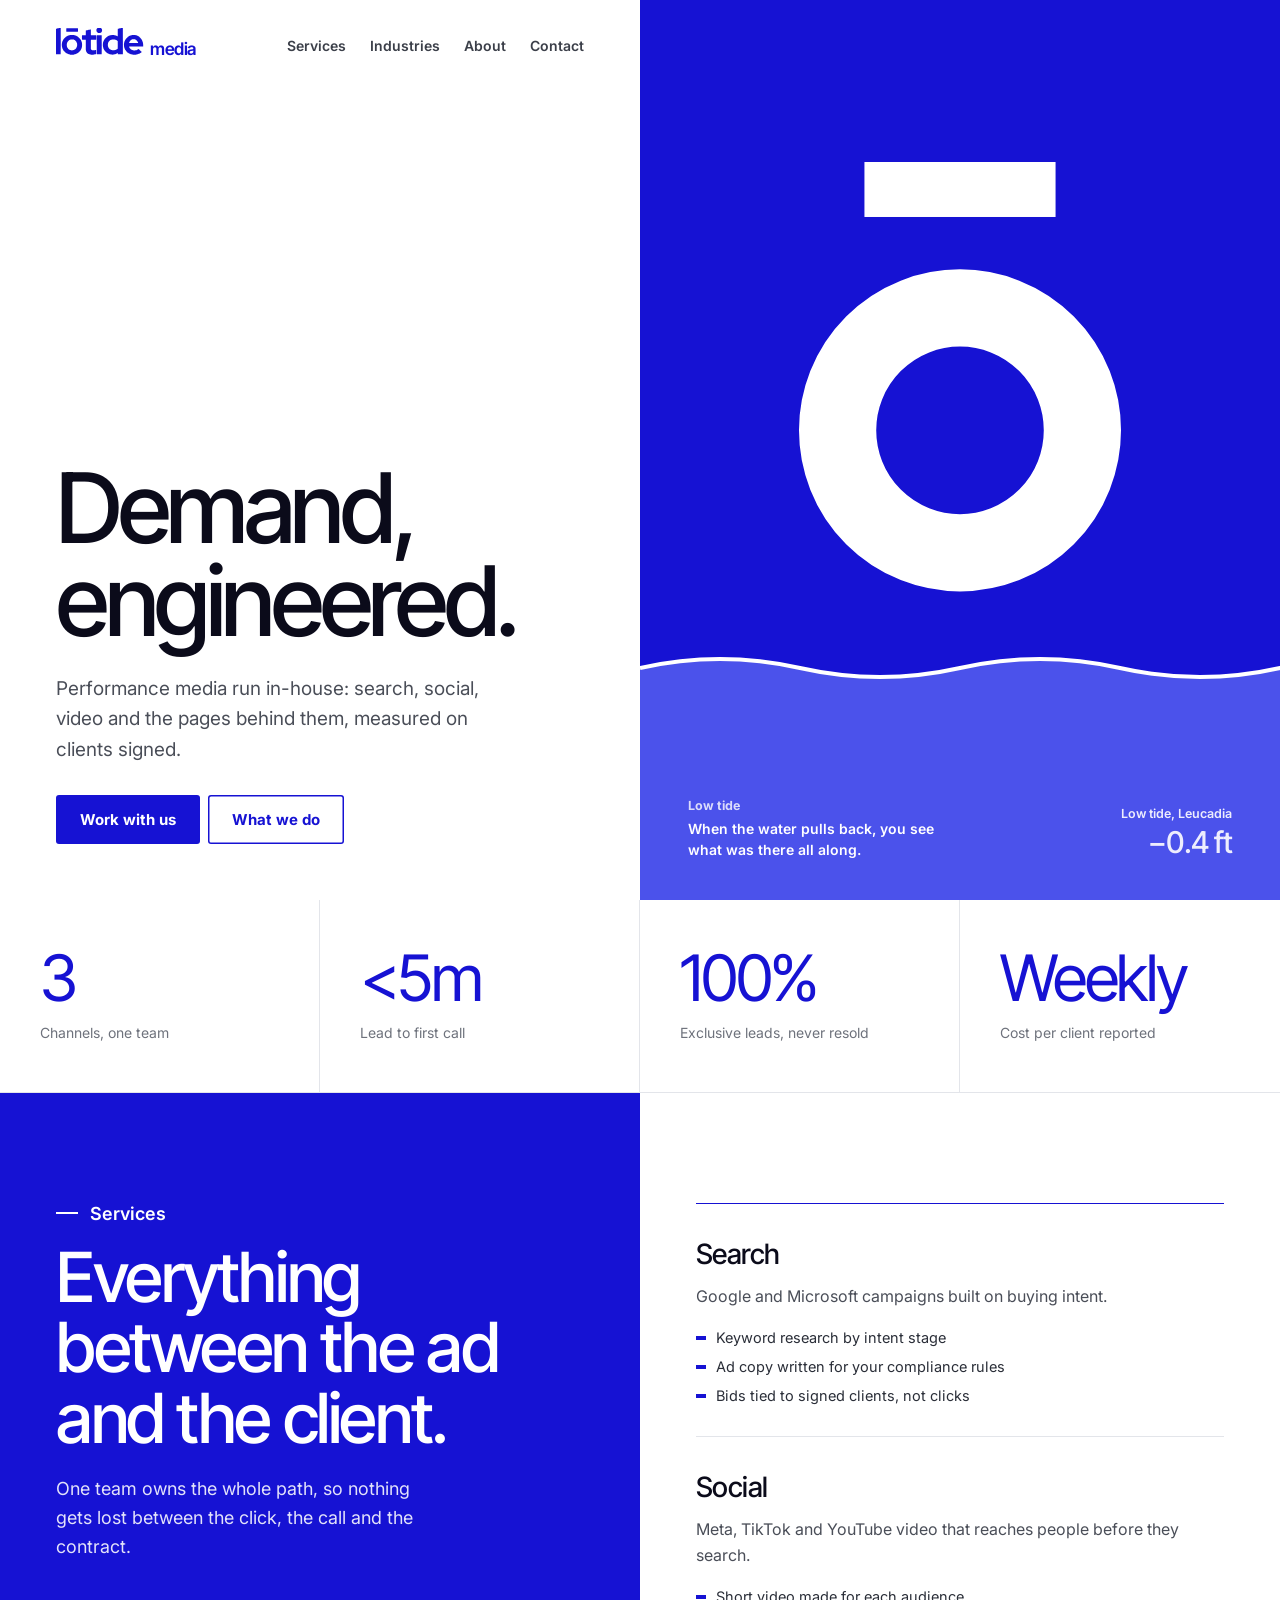
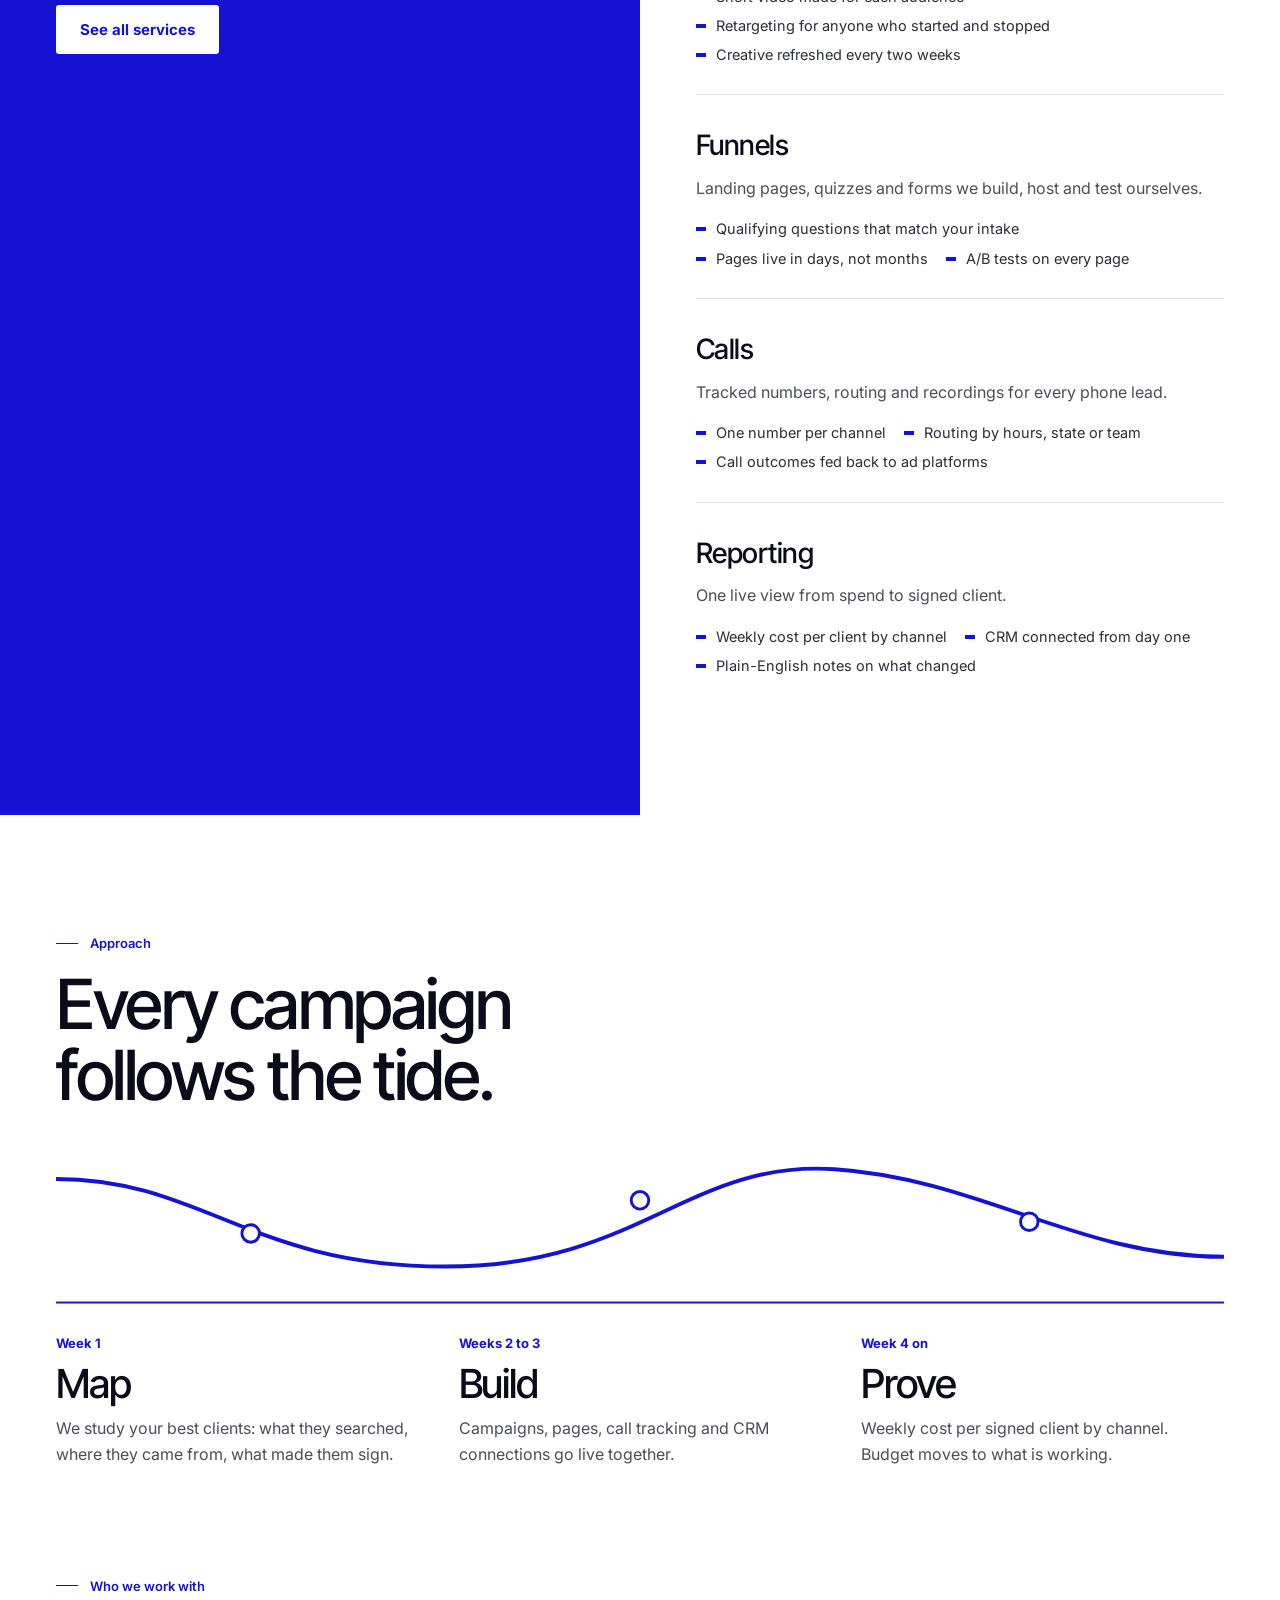
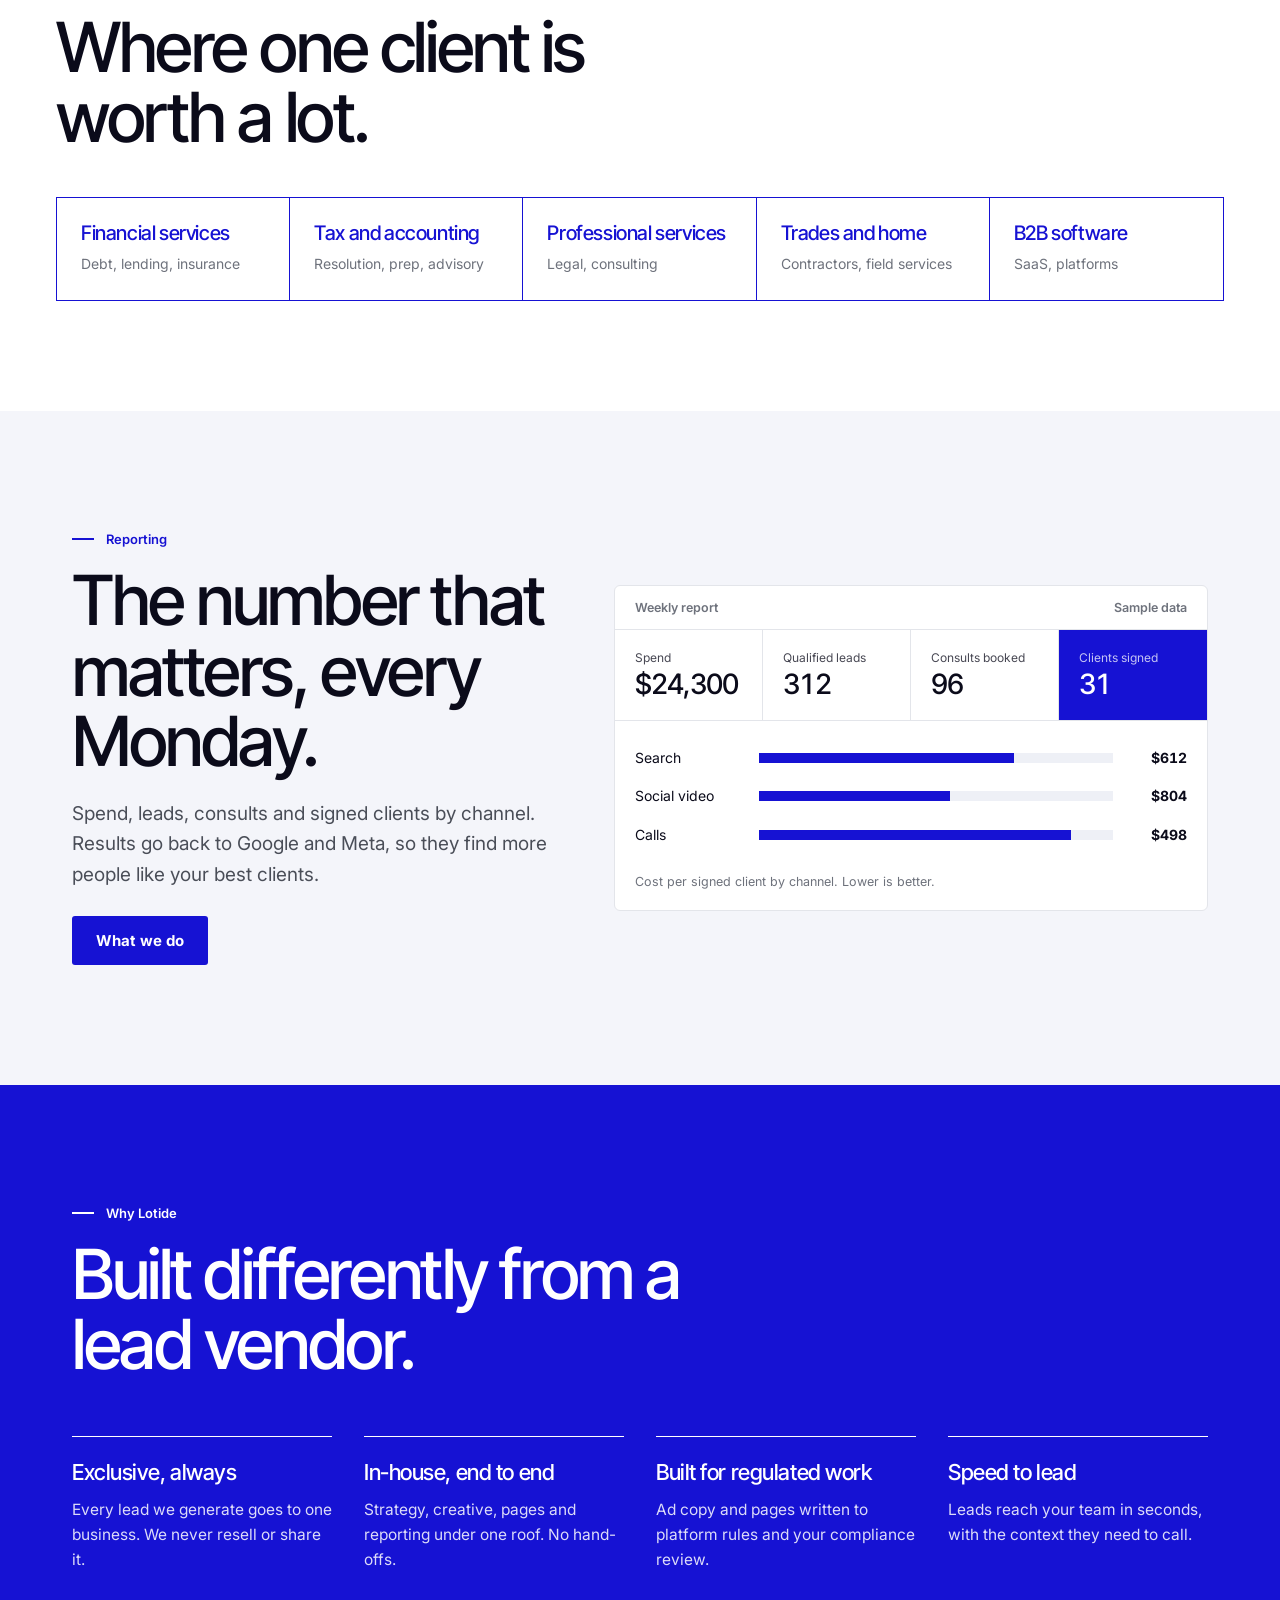
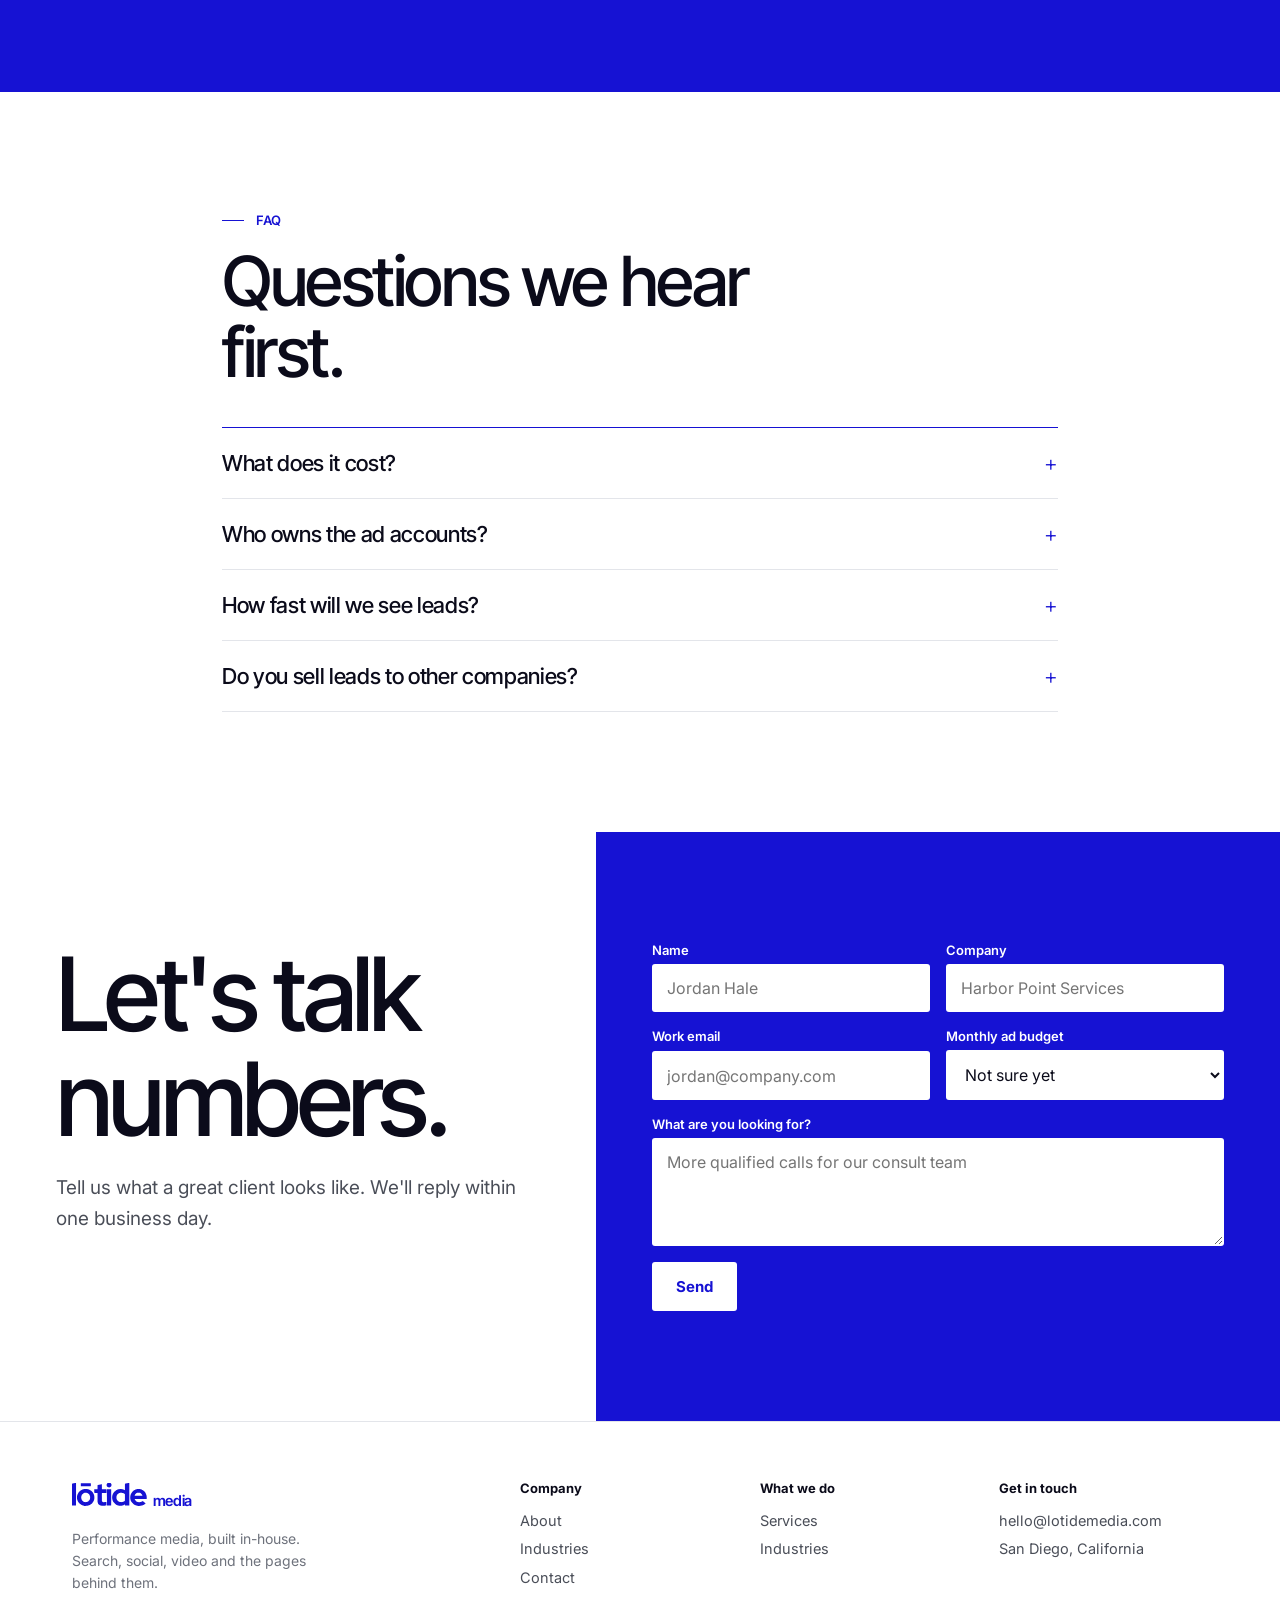
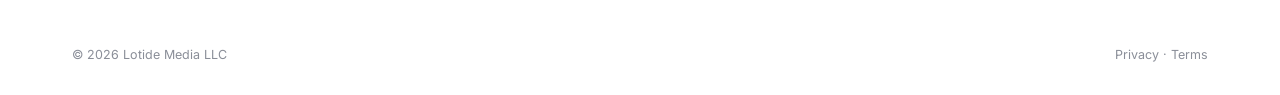
==== commit 6c5ac843: "home" ====
--- a/index.html
+++ b/index.html
@@ -5,7 +5,7 @@
 <meta property="og:title" content="Lotide Media: Performance media, built in-house"><meta property="og:description" content="Lotide Media runs search, social and video campaigns in-house for service businesses, and reports cost per signed client every week."><meta property="og:image" content="https://lotidemedia.com/og.png"><meta property="og:url" content="https://lotidemedia.com"><meta name="twitter:card" content="summary_large_image">
 <meta name="theme-color" content="#1612D3">
 <link rel="preconnect" href="https://fonts.googleapis.com"><link rel="preconnect" href="https://fonts.gstatic.com" crossorigin>
-<link href="https://fonts.googleapis.com/css2?family=Inter+Tight:wght@500;600;700;800;900&family=Inter:wght@400;500;600&display=swap" rel="stylesheet">
+<link href="https://fonts.googleapis.com/css2?family=Inter+Tight:wght@300;400;500;600;700;800;900&family=Inter:wght@400;500;600&display=swap" rel="stylesheet">
 <link rel="stylesheet" href="/styles.css">
 <script type="application/ld+json">{"@context": "https://schema.org", "@type": "Organization", "name": "Lotide Media", "url": "https://lotidemedia.com", "logo": "https://lotidemedia.com/favicon.svg", "email": "hello@lotidemedia.com", "address": {"@type": "PostalAddress", "addressLocality": "San Diego", "addressRegion": "CA", "addressCountry": "US"}}</script>
 </head><body>
@@ -17,8 +17,8 @@
 <div class="num"><div><b>3</b><span>Channels, one team</span></div><div><b>&lt;5m</b><span>Lead to first call</span></div><div><b>100%</b><span>Exclusive leads, never resold</span></div><div><b>Weekly</b><span>Cost per client reported</span></div></div>
 <section class="half"><div class="a"><div class="stk"><p class="eyebrow">Services</p><h2 class="h2">Everything between the ad and the client.</h2><p>One team owns the whole path, so nothing gets lost between the click, the call and the contract.</p><a class="btn b-w" href="/services" style="margin-top:26px">See all services</a></div></div><div class="b"><article class="svc"><h3>Search</h3><p>Google and Microsoft campaigns built on buying intent.</p><ul><li>Keyword research by intent stage</li><li>Ad copy written for your compliance rules</li><li>Bids tied to signed clients, not clicks</li></ul></article><article class="svc"><h3>Social</h3><p>Meta, TikTok and YouTube video that reaches people before they search.</p><ul><li>Short video made for each audience</li><li>Retargeting for anyone who started and stopped</li><li>Creative refreshed every two weeks</li></ul></article><article class="svc"><h3>Funnels</h3><p>Landing pages, quizzes and forms we build, host and test ourselves.</p><ul><li>Qualifying questions that match your intake</li><li>Pages live in days, not months</li><li>A/B tests on every page</li></ul></article><article class="svc"><h3>Calls</h3><p>Tracked numbers, routing and recordings for every phone lead.</p><ul><li>One number per channel</li><li>Routing by hours, state or team</li><li>Call outcomes fed back to ad platforms</li></ul></article><article class="svc"><h3>Reporting</h3><p>One live view from spend to signed client.</p><ul><li>Weekly cost per client by channel</li><li>CRM connected from day one</li><li>Plain-English notes on what changed</li></ul></article></div></section>
 <section class="steps"><p class="eyebrow">Approach</p><h2 class="h2">Every campaign follows the tide.</h2>
-<svg class="curve" viewBox="0 0 1200 170" aria-hidden="true"><rect y="158" width="1200" height="12" fill="#1612D3"/><path d="M0 40 C 150 40, 200 130, 400 130 S 650 20, 800 30 S 1050 120, 1200 120" fill="none" stroke="#1612D3" stroke-width="10"/>
-<circle cx="200" cy="96" r="12" fill="#fff" stroke="#1612D3" stroke-width="6"/><circle cx="600" cy="62" r="12" fill="#fff" stroke="#1612D3" stroke-width="6"/><circle cx="1000" cy="84" r="12" fill="#fff" stroke="#1612D3" stroke-width="6"/></svg>
+<svg class="curve" viewBox="0 0 1200 170" aria-hidden="true"><rect y="166" width="1200" height="2" fill="#1612D3"/><path d="M0 40 C 150 40, 200 130, 400 130 S 650 20, 800 30 S 1050 120, 1200 120" fill="none" stroke="#1612D3" stroke-width="4"/>
+<circle cx="200" cy="96" r="9" fill="#fff" stroke="#1612D3" stroke-width="3"/><circle cx="600" cy="62" r="9" fill="#fff" stroke="#1612D3" stroke-width="3"/><circle cx="1000" cy="84" r="9" fill="#fff" stroke="#1612D3" stroke-width="3"/></svg>
 <div class="sg"><div><small>Week 1</small><b>Map</b><p>We study your best clients: what they searched, where they came from, what made them sign.</p></div><div><small>Weeks 2 to 3</small><b>Build</b><p>Campaigns, pages, call tracking and CRM connections go live together.</p></div><div><small>Week 4 on</small><b>Prove</b><p>Weekly cost per signed client by channel. Budget moves to what is working.</p></div></div>
 <div style="margin-top:110px"><p class="eyebrow">Who we work with</p><h2 class="h2">Where one client is worth a lot.</h2><div class="inds2"><div><b>Financial services</b><span>Debt, lending, insurance</span></div><div><b>Tax and accounting</b><span>Resolution, prep, advisory</span></div><div><b>Professional services</b><span>Legal, consulting</span></div><div><b>Trades and home</b><span>Contractors, field services</span></div><div><b>B2B software</b><span>SaaS, platforms</span></div></div></div></section>
 <section class="sec repo"><div class="wrap rp"><div><p class="eyebrow">Reporting</p><h2 class="h2">The number that matters, every Monday.</h2><p class="lead">Spend, leads, consults and signed clients by channel. Results go back to Google and Meta, so they find more people like your best clients.</p><a class="btn b-b" href="/services" style="margin-top:26px">What we do</a></div><div class="dash"><div class="dh"><span>Weekly report</span><span>Sample data</span></div>
--- a/styles.css
+++ b/styles.css
@@ -197,14 +197,42 @@
  .blk{padding:70px 0}.fw{grid-template-columns:1fr 1fr;padding:0 16px}.fw>div:first-child{grid-column:1/-1}.fine{padding:0 16px}.legal{padding:50px 16px 80px}.simple-top{padding:18px 16px}
 }
 
+/* lighter, more mature type */
+.l h1{font-weight:500;letter-spacing:-.045em;line-height:.96}
+.h2{font-weight:500;letter-spacing:-.035em;line-height:1.02}
+.num b{font-weight:400;letter-spacing:-.035em}
+.svc h3,.whyg h3{font-weight:500;letter-spacing:-.02em}
+.sg b{font-weight:500;letter-spacing:-.03em}
+.inds2 b{font-weight:500}
+.kp b,.tt b{font-weight:500;letter-spacing:-.03em}
+.ctas .a .h2{font-weight:500;letter-spacing:-.045em}
+.legal h1{font-weight:500;letter-spacing:-.035em}.legal h2{font-weight:600}
+.eyebrow{font-weight:600}
+.eyebrow:before{width:22px;height:1.5px}
+.whyg h3{border-top-width:1.5px}
+.faq{border-top-width:1.5px}
+.half .b .svc:first-child{border-top-width:1.5px}
+summary{font-weight:500;letter-spacing:-.015em}
+summary:after{font-weight:300}
+
 @media(max-width:900px){.hero .r .og{top:9%}}
 @media(max-width:1180px){.navl{gap:24px}.navl ul{gap:16px}.tt{display:none}}
 
-.diff{background:#F4F5FB}.diff .top{display:grid;grid-template-columns:1.1fr 1fr;gap:60px;align-items:end;margin-bottom:48px}.diff .top p{margin:0;color:#4A4E58;font-size:18px;line-height:1.6;max-width:46ch}
-.cmp{border-top:2px solid #0A0A14}.cmp .row{display:grid;grid-template-columns:200px 1fr 1.4fr;gap:32px;padding:26px 0;border-bottom:1px solid #D9DBE6;align-items:baseline}
-.cmp .row b{font:800 20px var(--disp);letter-spacing:-.02em}.cmp .them{color:#8A8E9A;text-decoration:line-through;text-decoration-color:#B4B7C2}.cmp .us{color:#0A0A14;font-size:17px;line-height:1.55}
-.cmp .head{padding:14px 0;border-bottom:1px solid #D9DBE6}.cmp .head span{font-size:13px;color:#6A6E7A}.cmp .head span:last-child{color:var(--blue);font-weight:700}
-@media(max-width:900px){.diff .top{grid-template-columns:1fr;gap:16px}.cmp .row{grid-template-columns:1fr;gap:6px}.cmp .head{display:none}}
+.dv{background:var(--blue);color:#fff;position:relative;overflow:hidden;padding:150px 0 0}
+.dv .crest{position:absolute;left:0;top:-1px;width:200%;height:90px;transform:scaleY(-1);animation:roll 16s linear infinite}
+.dv .lede{display:grid;grid-template-columns:1.15fr 1fr;gap:60px;align-items:end}
+.dv h2{font:900 clamp(48px,7vw,104px)/.9 var(--disp);letter-spacing:-.055em;margin:0;color:#fff}
+.dv .lede p{margin:0;font-size:19px;line-height:1.6;color:rgba(255,255,255,.82);max-width:42ch}
+.dv .g{display:grid;grid-template-columns:1fr 1fr;margin-top:90px;border-top:1px solid rgba(255,255,255,.35)}
+.dv .g div{padding:56px 56px 60px 0;border-bottom:1px solid rgba(255,255,255,.35)}
+.dv .g div:nth-child(2n){padding-left:56px;padding-right:0;border-left:1px solid rgba(255,255,255,.35)}
+.dv .g b{display:block;font:900 clamp(36px,4.2vw,60px)/.95 var(--disp);letter-spacing:-.05em;margin-bottom:18px}
+.dv .g p{margin:0;font-size:17px;line-height:1.6;color:rgba(255,255,255,.82);max-width:40ch}
+.dv .end{display:flex;justify-content:space-between;align-items:center;gap:24px;padding:80px 0 110px}
+.dv .end h3{font:900 clamp(30px,3.4vw,44px)/1 var(--disp);letter-spacing:-.045em;margin:0}
+.dv .end a{background:#fff;color:var(--blue);font-weight:700;padding:16px 26px;text-decoration:none;white-space:nowrap}
+.dv .end a:hover{background:#E8E9FF}
+@media(max-width:900px){.dv{padding-top:110px}.dv .lede{grid-template-columns:1fr;gap:20px}.dv .g{grid-template-columns:1fr;margin-top:56px}.dv .g div,.dv .g div:nth-child(2n){padding:36px 0;border-left:0}.dv .end{flex-direction:column;align-items:flex-start;padding:56px 0 80px}}
 .fhero{background:var(--blue);color:#fff;position:relative;overflow:hidden}
 .fhero .navbar{display:flex;justify-content:space-between;align-items:center;padding:28px 56px}
 .fhero .navbar ul{display:flex;gap:24px;list-style:none;margin:0;padding:0;font:600 14px var(--body)}
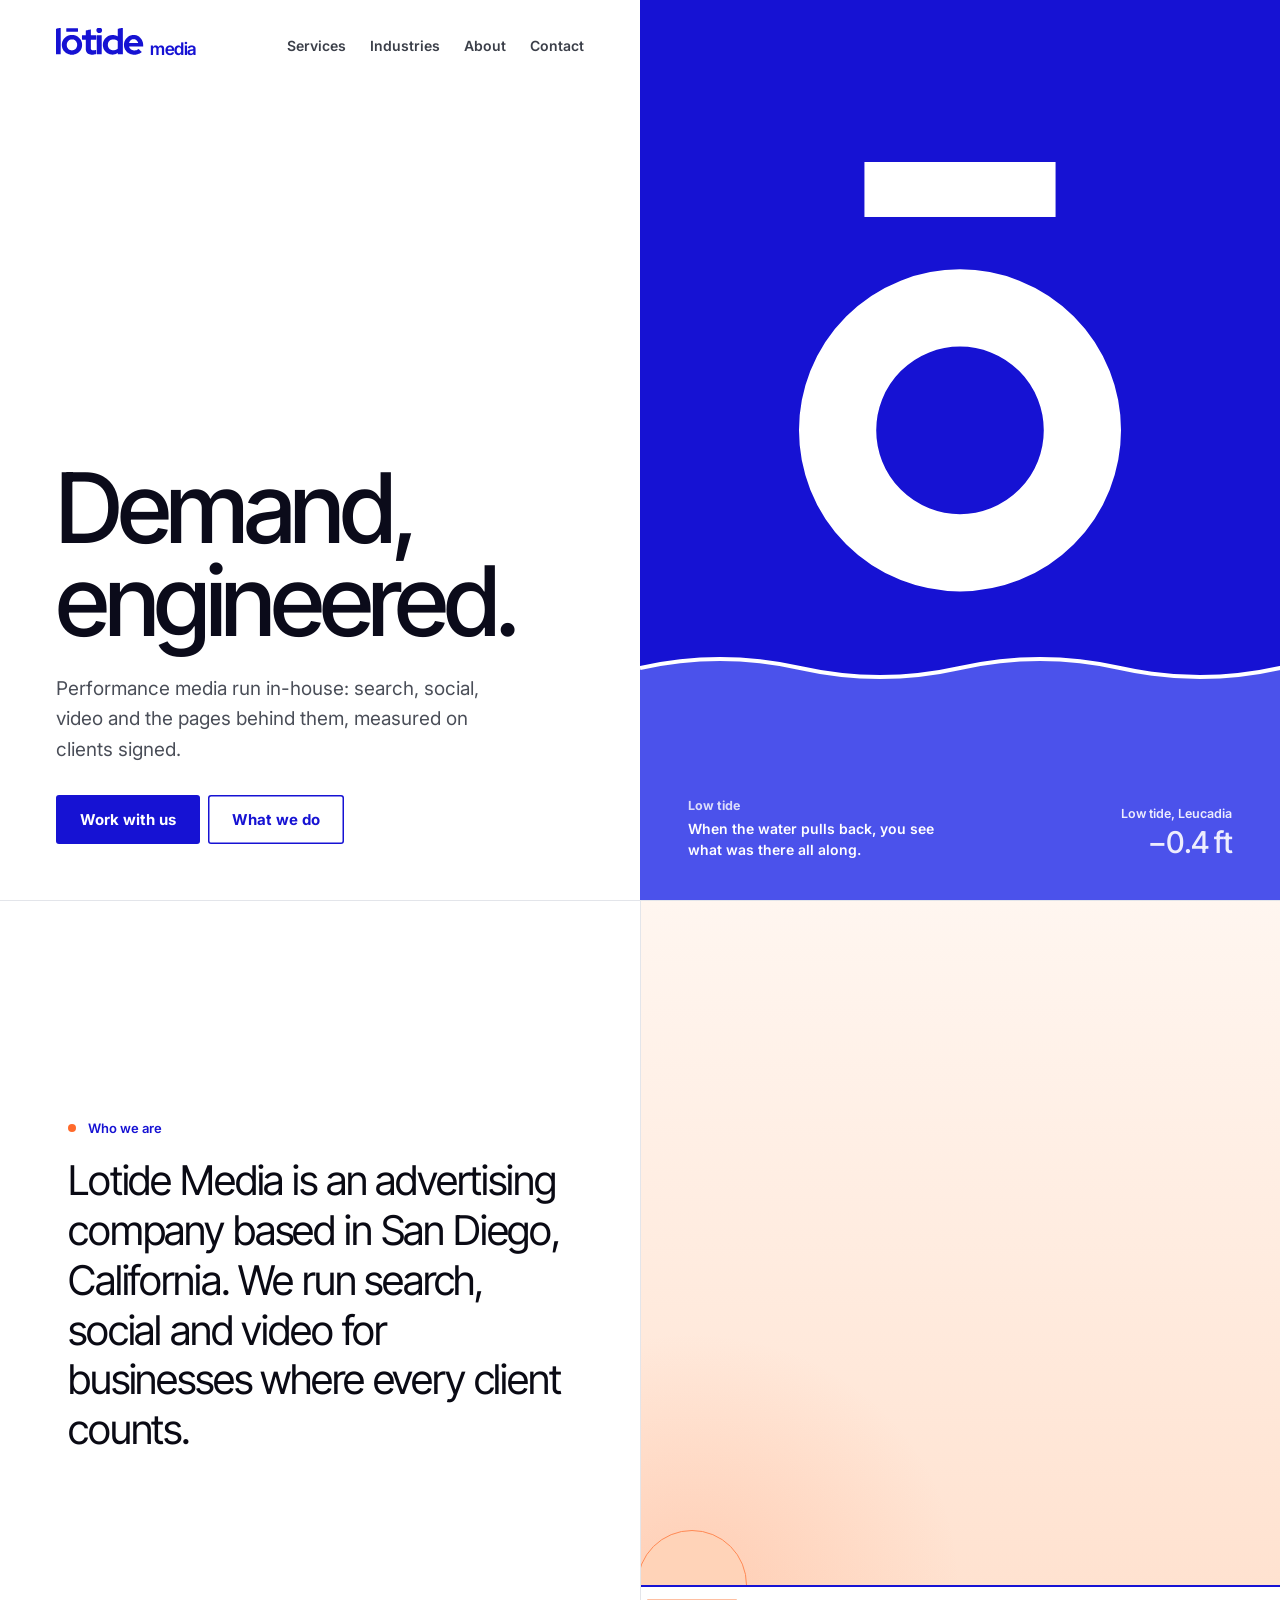
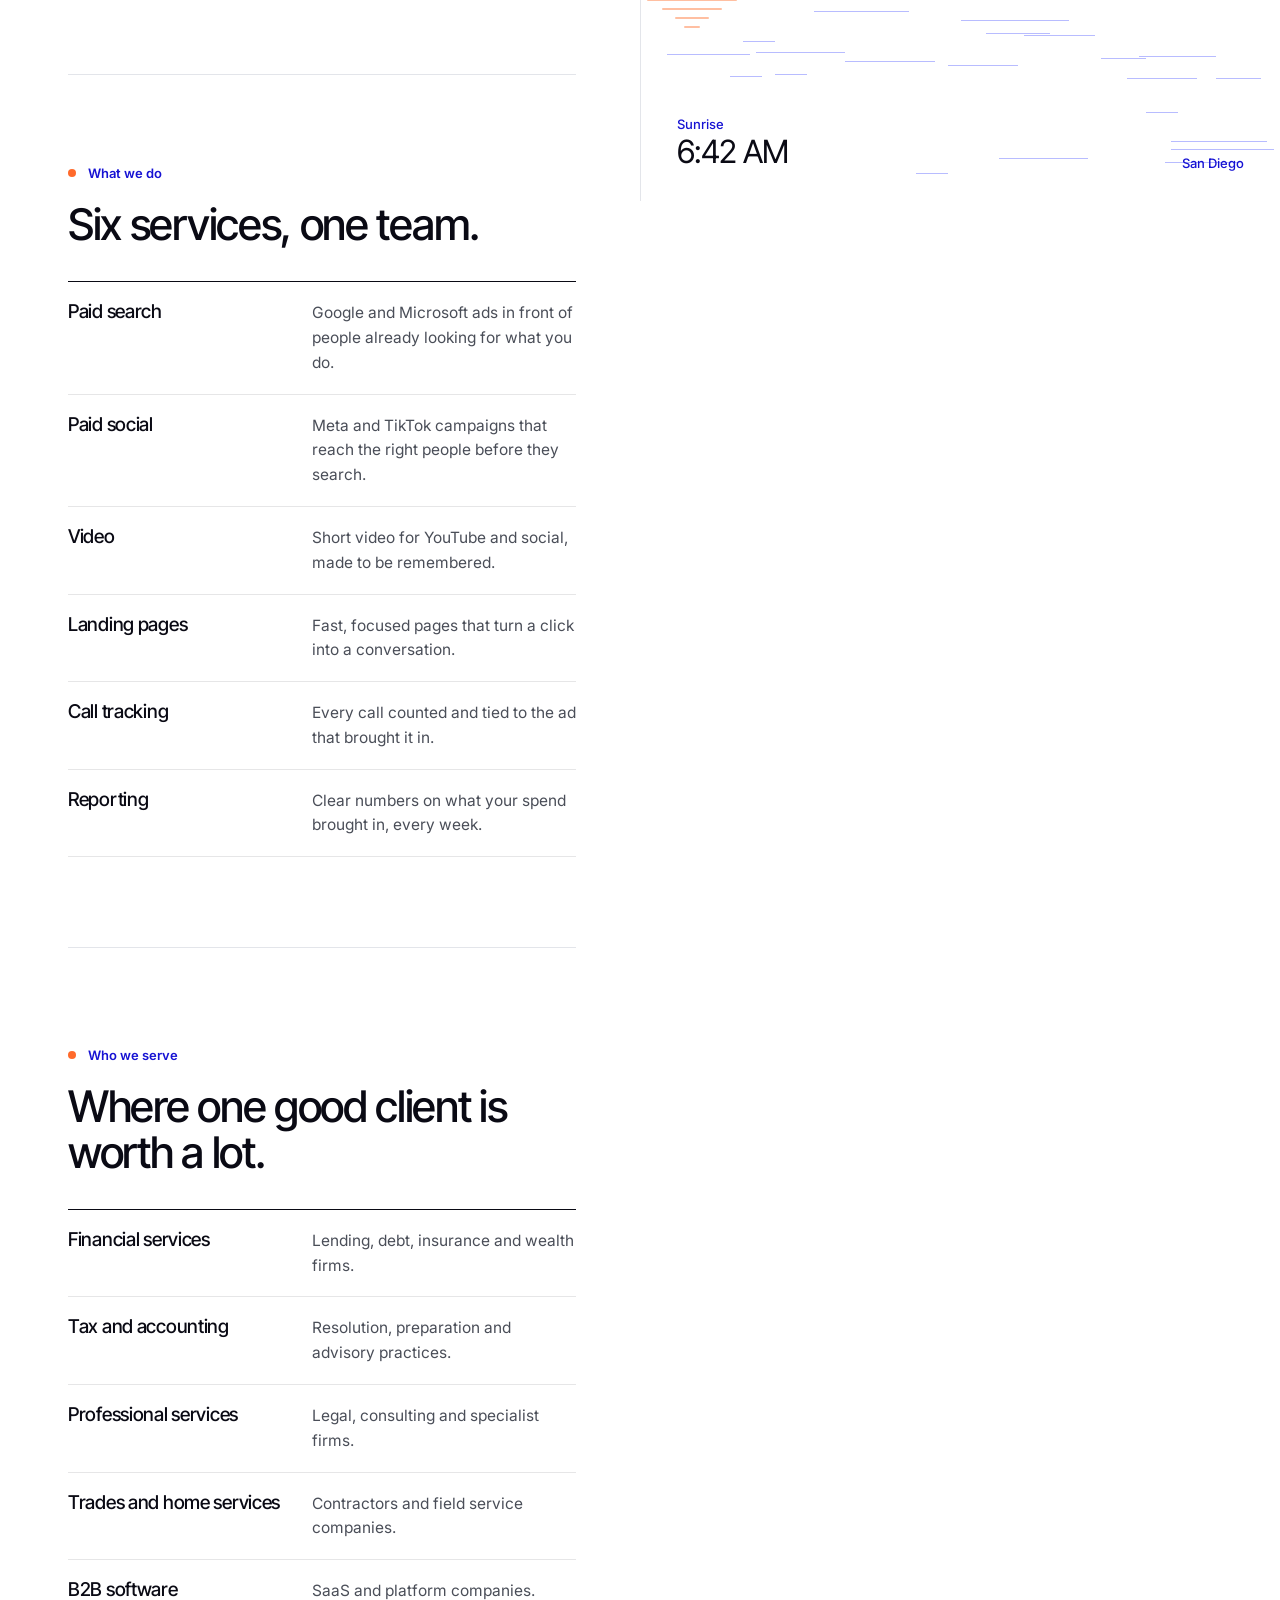
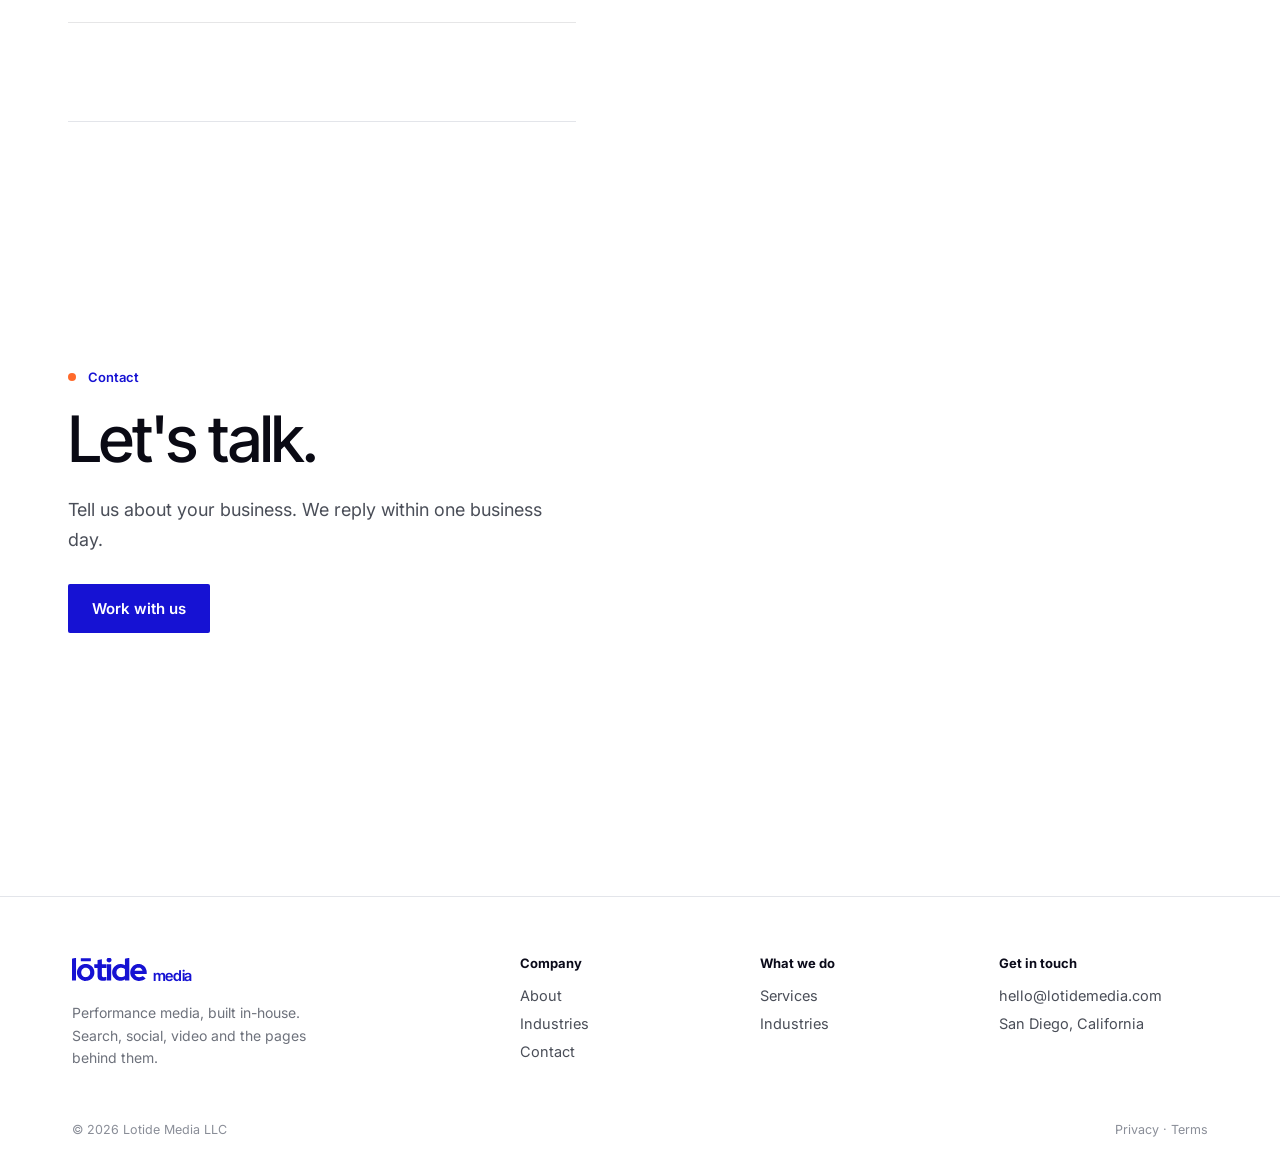
==== commit 18564093: "restyle" ====
--- a/index.html
+++ b/index.html
@@ -6,35 +6,339 @@
 <meta name="theme-color" content="#1612D3">
 <link rel="preconnect" href="https://fonts.googleapis.com"><link rel="preconnect" href="https://fonts.gstatic.com" crossorigin>
 <link href="https://fonts.googleapis.com/css2?family=Inter+Tight:wght@300;400;500;600;700;800;900&family=Inter:wght@400;500;600&display=swap" rel="stylesheet">
-<link rel="stylesheet" href="/styles.css">
+<style>
+:root{--blue:#1612D3;--signal:#5C6BFF;--black:#000;--white:#fff;--steel:#6E727C;--line:#1E1E26;--mist:#F3F4F7;
+--disp:"Inter Tight",Inter,system-ui,sans-serif;--body:Inter,system-ui,sans-serif}
+*{box-sizing:border-box}html{scroll-behavior:smooth}
+body{margin:0;font:16px/1.6 var(--body);-webkit-font-smoothing:antialiased}
+a{color:inherit;text-decoration:none}
+.lockup{display:inline-flex;align-items:baseline;gap:.2em;line-height:1}
+.lockup svg{height:1em;width:auto;display:block;fill:currentColor}
+.lockup span{font:600 .62em/1 var(--disp);letter-spacing:-.03em;position:relative;top:-.075em}
+.wrap{max-width:1200px;margin:0 auto;padding:0 32px}
+.btn{display:inline-flex;align-items:center;font:700 15px var(--body);padding:15px 24px;border-radius:3px;transition:transform .15s}
+.btn:hover{transform:translateY(-1px)}
+:focus-visible{outline:3px solid var(--signal);outline-offset:3px}
+@media (prefers-reduced-motion:reduce){*{animation:none!important;transition:none!important}}
+
+
+body{background:#fff;color:#0B0B1A}
+h1,h2,h3{font-family:var(--disp);margin:0}
+.sec{padding:120px 0}
+.eyebrow{font:700 13px var(--body);color:var(--blue);display:flex;align-items:center;gap:12px;margin:0 0 18px}
+.eyebrow:before{content:"";width:28px;height:6px;background:currentColor}
+.h2{font-weight:900;font-size:clamp(40px,5.4vw,80px);line-height:.92;letter-spacing:-.05em;max-width:15ch;margin-bottom:22px}
+.lead{font-size:19px;color:#4A4E58;max-width:52ch;margin:0}
+.svcs{display:grid;grid-template-columns:repeat(3,1fr);gap:16px;margin-top:56px}
+.svc{border:1px solid #E3E5EA;border-radius:4px;padding:30px;background:#fff}
+.svc h3{font-weight:800;font-size:28px;letter-spacing:-.03em;margin-bottom:8px}
+.svc p{margin:0 0 16px;color:#4A4E58}
+.svc ul{margin:0;padding:0;list-style:none;border-top:1px solid #E3E5EA}
+.svc li{padding:10px 0;border-bottom:1px solid #EEF0F3;font-size:14.5px;color:#2A2E38;display:flex;gap:10px}
+.svc li:before{content:"";width:10px;height:4px;background:var(--blue);margin-top:10px;flex:none}
+.inds{display:grid;grid-template-columns:repeat(5,1fr);border-top:6px solid var(--blue);margin-top:48px}
+.inds div{padding:24px 18px 0 0}
+.inds b{display:block;font:800 21px/1.15 var(--disp);letter-spacing:-.02em;margin-bottom:6px}
+.inds span{color:#6E727C;font-size:14px}
+.whyg{display:grid;grid-template-columns:repeat(4,1fr);gap:32px;margin-top:56px}
+.whyg h3{font-weight:800;font-size:22px;letter-spacing:-.02em;margin-bottom:8px;padding-top:18px;border-top:6px solid currentColor}
+.whyg p{margin:0;color:inherit;opacity:.85;font-size:15.5px}
+.dash{background:#fff;border:1px solid #E3E5EA;border-radius:6px;padding:0;overflow:hidden;color:#0B0B1A}
+.dh{display:flex;justify-content:space-between;padding:14px 20px;border-bottom:1px solid #E3E5EA;font:600 12.5px var(--body);color:#6E727C}
+.kp{display:grid;grid-template-columns:repeat(4,1fr);border-bottom:1px solid #E3E5EA}
+.kp div{padding:18px 20px;border-right:1px solid #E3E5EA}.kp div:last-child{border-right:0;background:var(--blue);color:#fff}
+.kp small{display:block;font-size:12px;opacity:.75}.kp b{font:900 28px var(--disp);letter-spacing:-.04em;font-variant-numeric:tabular-nums}
+.rows{padding:18px 20px}
+.rows div{display:grid;grid-template-columns:110px 1fr 60px;gap:14px;align-items:center;padding:8px 0;font-size:14px}
+.rows i{display:block;height:10px;background:#EEF0F6;position:relative}
+.rows i:after{content:"";position:absolute;left:0;top:0;bottom:0;width:var(--w);background:var(--blue)}
+.rows b{text-align:right;font-variant-numeric:tabular-nums}
+.dn{margin:0;padding:0 20px 18px;font-size:12.5px;color:#6E727C}
+.faq{margin-top:40px;border-top:6px solid var(--blue)}
+details{border-bottom:1px solid #E3E5EA;padding:22px 0}
+summary{font:800 22px var(--disp);letter-spacing:-.02em;cursor:pointer;list-style:none;display:flex;justify-content:space-between;gap:20px}
+summary::-webkit-details-marker{display:none}
+summary:after{content:"+";color:var(--blue);font-weight:900}
+details[open] summary:after{content:"–"}
+details p{margin:12px 0 0;color:#4A4E58;max-width:62ch}
+.form{display:grid;grid-template-columns:1fr 1fr;gap:16px}
+.form label{display:grid;gap:6px;font:600 13px var(--body)}
+.form .full{grid-column:1/-1}
+.form input,.form select,.form textarea{font:16px var(--body);padding:13px 14px;border:1.5px solid #D5D8DE;border-radius:3px;background:#fff;color:#0B0B1A}
+.form input:focus,.form select:focus,.form textarea:focus{outline:none;border-color:var(--blue)}
+.form button{border:0;cursor:pointer;justify-self:start}
+.ok{grid-column:1/-1;margin:0;font-weight:600}
+.ft{border-top:1px solid #E3E5EA;padding:56px 0 30px}
+.fw{max-width:1200px;margin:0 auto;padding:0 32px;display:grid;grid-template-columns:2fr 1fr 1fr;gap:30px}
+.fw b{display:block;font-size:13px;margin-bottom:10px}.fw a{display:block;color:#4A4E58;font-size:14.5px;margin:4px 0}
+.fw p{color:#6E727C;font-size:14px}
+.fine{max-width:1200px;margin:36px auto 0;padding:0 32px;font-size:12.5px;color:#8A8E98}
+@media(max-width:900px){.wrap{padding:0 16px}.sec{padding:80px 0}.svcs,.whyg,.form{grid-template-columns:1fr}.inds{grid-template-columns:1fr 1fr;gap:10px}.kp{grid-template-columns:1fr 1fr}.fw{grid-template-columns:1fr;padding:0 16px}.fine{padding:0 16px}}
+
+.b-b{background:var(--blue);color:#fff}.b-l{color:var(--blue);box-shadow:inset 0 0 0 1.5px var(--blue);margin-left:8px}.b-w{background:#fff;color:var(--blue)}
+.hero{display:grid;grid-template-columns:1fr 1fr;min-height:100vh}
+.l{padding:28px 56px 56px;display:flex;flex-direction:column}
+.navl{display:flex;justify-content:space-between;align-items:center}
+.navl ul{display:flex;gap:24px;list-style:none;margin:0;padding:0;font:600 14px var(--body);color:#3B3F49}
+.l h1{font-weight:900;font-size:clamp(56px,7.6vw,122px);line-height:.86;letter-spacing:-.065em;margin:auto 0 26px}
+.l p{font-size:19px;color:#4A4E58;max-width:36ch;margin:0 0 30px}
+.r{background:var(--blue);position:relative;overflow:hidden;color:#fff}
+.r .og{position:absolute;height:48%;width:auto;max-width:60%;left:50%;transform:translateX(-50%);top:18%;z-index:1;color:#fff}
+.water{position:absolute;left:0;right:0;bottom:0;height:115%;z-index:2;animation:ebb 3.4s cubic-bezier(.45,.05,.2,1) .4s forwards}
+.water .surf{position:absolute;top:-34px;left:0;width:200%;height:2034px;display:block;animation:roll 8s linear infinite}
+.water .body{position:absolute;inset:0}
+@keyframes ebb{to{height:24%}}@keyframes roll{to{transform:translateX(-50%)}}
+.cap{position:absolute;left:48px;bottom:40px;z-index:3;font:600 14px/1.5 var(--body);max-width:28ch;margin:0}
+.cap b{display:block;font-size:12.5px;opacity:.8;margin-bottom:2px}
+.tt{position:absolute;right:48px;bottom:40px;z-index:3;text-align:right;font:600 12.5px/1.6 var(--body);opacity:.9}
+.tt b{display:block;font:900 30px var(--disp);letter-spacing:-.04em;font-variant-numeric:tabular-nums}
+.num{display:grid;grid-template-columns:repeat(4,1fr);border-bottom:1px solid #E3E5EA}
+.num div{padding:46px 40px;border-right:1px solid #E3E5EA}.num div:last-child{border-right:0}
+.num b{display:block;font:900 clamp(40px,5vw,72px)/1 var(--disp);letter-spacing:-.05em;margin-bottom:10px;color:var(--blue)}
+.num span{color:#6E727C;font-size:14px}
+.half{display:grid;grid-template-columns:1fr 1fr}
+.half .a{background:var(--blue);color:#fff;padding:110px 56px}
+.half .a .eyebrow{color:#fff}
+.half .b{padding:110px 56px}
+.half .stk{position:sticky;top:30px}
+.half .a p{color:rgba(255,255,255,.88);font-size:18px;max-width:34ch}
+.half .b .svc{border:0;border-top:1px solid #E3E5EA;border-radius:0;padding:28px 0}
+.half .b .svc:first-child{border-top:6px solid var(--blue)}
+.half .b .svc ul{display:flex;flex-wrap:wrap;gap:6px 18px;border:0}.half .b .svc li{border:0;padding:0}
+.steps{padding:120px 56px 110px;max-width:1312px;margin:0 auto}
+.curve{display:block;width:100%;height:auto;margin-top:30px}
+.sg{display:grid;grid-template-columns:repeat(3,1fr);gap:40px;margin-top:24px}
+.sg small{font:700 13px var(--body);color:var(--blue)}
+.sg b{display:block;font:900 40px var(--disp);letter-spacing:-.045em;margin:4px 0 8px}
+.sg p{margin:0;color:#4A4E58}
+.inds2{display:grid;grid-template-columns:repeat(5,1fr);gap:0;border:1.5px solid var(--blue);margin-top:44px}
+.inds2 div{padding:24px;border-right:1.5px solid var(--blue)}.inds2 div:last-child{border-right:0}
+.inds2 b{display:block;font:800 20px/1.15 var(--disp);letter-spacing:-.02em;color:var(--blue);margin-bottom:6px}.inds2 span{font-size:14px;color:#6E727C}
+.repo{background:#F4F5FA}
+.rp{display:grid;grid-template-columns:.9fr 1.1fr;gap:56px;align-items:center}
+.whyb{background:var(--blue);color:#fff}.whyb .eyebrow{color:#fff}
+.ctas{display:grid;grid-template-columns:1fr 1fr}
+.ctas .a{padding:110px 56px;background:#fff}
+.ctas .a .h2{font-size:clamp(56px,8vw,132px);letter-spacing:-.065em}
+.ctas .b{background:var(--blue);padding:110px 56px;color:#fff}
+.ctas .b .form label{color:#fff}.ctas .b .form input,.ctas .b .form select,.ctas .b .form textarea{border-color:transparent}
+.pad{padding-left:56px;padding-right:56px}
+@media(max-width:900px){.hero,.half,.ctas,.rp{grid-template-columns:1fr}.hero{min-height:0}.l{padding:20px 16px 48px}.l h1{margin-top:60px}.r{min-height:520px}.navl ul{display:none}
+.num{grid-template-columns:1fr 1fr}.num div{padding:28px 16px}.half .a,.half .b,.ctas .a,.ctas .b{padding:70px 16px}.half .stk{position:static}.steps{padding:80px 16px}.sg{grid-template-columns:1fr;gap:24px}
+.inds2{grid-template-columns:1fr}.inds2 div{border-right:0;border-bottom:1.5px solid var(--blue)}.pad{padding-left:16px;padding-right:16px}.cap{left:16px;bottom:22px;max-width:22ch}.water{animation-name:ebbm}@keyframes ebbm{to{height:27%}}.tt{right:16px;bottom:22px}}
+
+.mnav{display:none}
+.navl a[aria-current]{color:var(--blue)}
+.menu{display:none;background:none;border:1.5px solid var(--blue);color:var(--blue);font:700 14px var(--body);padding:9px 14px;border-radius:3px;cursor:pointer}
+.ihero{grid-template-columns:1.25fr .75fr;min-height:62vh}
+.ihero .l h1{font-size:clamp(48px,6.2vw,96px);max-width:12ch}
+.ihero .r .og{height:40%;width:auto;left:50%;top:11%}
+.l p.eyebrow,.story p.eyebrow{color:var(--blue);font-size:13px;margin-bottom:18px}
+.ihero .water{animation-name:ebbi}@keyframes ebbi{to{height:26%}}
+.eyebrow.hero-e{margin:auto 0 18px}
+.ihero .l h1.after{margin-top:0}
+.blk{padding:110px 0;border-top:1px solid #E3E5EA}
+.blk:first-of-type{border-top:0}
+.svrow{display:grid;grid-template-columns:.8fr 1.2fr;gap:64px;padding:64px 0;border-top:1px solid #E3E5EA}
+.svrow:first-child{border-top:6px solid var(--blue)}
+.svrow h2{font:900 clamp(40px,4.6vw,64px)/.95 var(--disp);letter-spacing:-.05em;margin:0 0 14px}
+.svrow .k{font:700 13px var(--body);color:var(--blue);margin:0 0 10px}
+.svrow p.d{font-size:18px;color:#4A4E58;margin:0;max-width:40ch}
+.cols{display:grid;grid-template-columns:1fr 1fr;gap:28px}
+.cols h4{font:700 13px var(--body);color:#6E727C;margin:0 0 10px}
+.cols ul{margin:0;padding:0;list-style:none}
+.cols li{padding:10px 0;border-top:1px solid #EEF0F3;display:flex;gap:10px;font-size:15.5px}
+.cols li:before{content:"";width:10px;height:4px;background:var(--blue);margin-top:11px;flex:none}
+.meas{margin-top:22px;background:#F4F5FA;padding:18px 20px;border-left:6px solid var(--blue);font-size:15px}
+.meas b{color:var(--blue)}
+.phase{display:grid;grid-template-columns:200px 1fr 1fr;gap:40px;padding:56px 0;border-top:1px solid #E3E5EA}
+.phase:first-child{border-top:6px solid var(--blue)}
+.phase .n small{font:700 13px var(--body);color:var(--blue);display:block}
+.phase .n b{font:900 56px/1 var(--disp);letter-spacing:-.055em}
+.phase p{margin:0 0 12px;color:#4A4E58;font-size:17px}
+.need{display:grid;grid-template-columns:repeat(4,1fr);gap:16px;margin-top:40px}
+.need div{background:#fff;border:1px solid #E3E5EA;border-radius:4px;padding:24px}
+.need b{display:block;font:800 19px/1.2 var(--disp);letter-spacing:-.02em;margin-bottom:6px}
+.need p{margin:0;color:#4A4E58;font-size:15px}
+.defs{display:grid;grid-template-columns:repeat(4,1fr);gap:0;border-top:6px solid var(--blue);margin-top:40px}
+.defs div{padding:24px 24px 0 0}
+.defs b{display:block;font:800 22px var(--disp);letter-spacing:-.02em;margin-bottom:6px}
+.defs p{margin:0;color:#4A4E58;font-size:15px}
+.flow{display:grid;grid-template-columns:repeat(5,1fr);gap:0;margin-top:44px;border:1.5px solid var(--blue)}
+.flow div{padding:22px;border-right:1.5px solid var(--blue);position:relative}
+.flow div:last-child{border-right:0;background:var(--blue);color:#fff}
+.flow small{font:700 12px var(--body);opacity:.7;display:block;margin-bottom:6px}
+.flow b{font:800 18px/1.2 var(--disp);letter-spacing:-.02em}
+.story{display:grid;grid-template-columns:1fr 1fr;gap:64px;align-items:center}
+.story p{font-size:19px;color:#3B3F49;margin:0 0 18px;max-width:46ch}
+.tidebox{background:var(--blue);color:#fff;border-radius:4px;aspect-ratio:1.1;position:relative;overflow:hidden}
+.tidebox .og{position:absolute;width:34%;left:33%;top:12%;color:#fff}
+.tidebox .surfs{position:absolute;left:0;width:200%;top:62%;height:300px;animation:roll 8s linear infinite}
+.tidebox .tb{position:absolute;left:24px;bottom:20px;font:600 13px var(--body);z-index:2}
+.nextg{display:grid;grid-template-columns:repeat(3,1fr);gap:16px;margin-top:36px}
+.nextg div{border-top:6px solid var(--blue);padding-top:16px}
+.nextg b{display:block;font:800 20px var(--disp);letter-spacing:-.02em;margin-bottom:6px}
+.nextg p{margin:0;color:#4A4E58;font-size:15px}
+.cform{display:grid;grid-template-columns:1fr 1fr;gap:56px}
+.legal{max-width:760px;margin:0 auto;padding:80px 32px 110px}
+.legal h1{font:900 clamp(40px,6vw,72px)/.95 var(--disp);letter-spacing:-.05em;margin:0 0 10px}
+.legal h2{font:800 22px var(--disp);letter-spacing:-.02em;margin:36px 0 8px}
+.legal p,.legal li{color:#3B3F49;font-size:16.5px}
+.simple-top{display:flex;justify-content:space-between;align-items:center;padding:24px 32px;border-bottom:1px solid #E3E5EA}
+.band{background:var(--blue);color:#fff;padding:90px 0}
+.band .wrap{display:flex;justify-content:space-between;align-items:end;gap:30px;flex-wrap:wrap}
+.band h2{font:900 clamp(44px,7vw,108px)/.88 var(--disp);letter-spacing:-.06em;margin:0}
+.band .btn{background:#fff;color:var(--blue)}
+.ft{border-top:1px solid #E3E5EA;padding:56px 0 30px}
+.fw{max-width:1200px;margin:0 auto;padding:0 32px;display:grid;grid-template-columns:2fr 1fr 1fr 1fr;gap:30px}
+.fw b{display:block;font-size:13px;margin-bottom:10px}.fw a{display:block;color:#4A4E58;font-size:14.5px;margin:5px 0}
+.fw a:hover{color:var(--blue)}.fw p{color:#6E727C;font-size:14px;max-width:30ch}
+.fine{max-width:1200px;margin:36px auto 0;padding:0 32px;font-size:12.5px;color:#8A8E98;display:flex;justify-content:space-between;gap:20px;flex-wrap:wrap}
+.hp{position:absolute;left:-9999px}
+@media(max-width:900px){
+ .menu{display:inline-block}.navl ul{display:none}
+ .mnav{display:none;flex-direction:column;gap:2px;padding:10px 0 0}
+ .mnav.open{display:flex}.mnav a{padding:12px 0;border-bottom:1px solid #EEF0F3;font:700 18px var(--disp)}
+ .ihero{grid-template-columns:1fr;min-height:0}.ihero .r{min-height:380px}.ihero .water{animation-name:ebbim}@keyframes ebbim{to{height:40%}}.eyebrow.hero-e{margin-top:44px}
+ .ihero .r .og{height:32%;width:auto;left:50%;top:8%}
+ .svrow,.phase,.cols,.story,.cform{grid-template-columns:1fr;gap:24px}.need,.defs,.nextg{grid-template-columns:1fr}.flow{grid-template-columns:1fr}.flow div{border-right:0;border-bottom:1.5px solid var(--blue)}
+ .blk{padding:70px 0}.fw{grid-template-columns:1fr 1fr;padding:0 16px}.fw>div:first-child{grid-column:1/-1}.fine{padding:0 16px}.legal{padding:50px 16px 80px}.simple-top{padding:18px 16px}
+}
+
+/* lighter, more mature type */
+.l h1{font-weight:500;letter-spacing:-.045em;line-height:.96}
+.h2{font-weight:500;letter-spacing:-.035em;line-height:1.02}
+.num b{font-weight:400;letter-spacing:-.035em}
+.svc h3,.whyg h3{font-weight:500;letter-spacing:-.02em}
+.sg b{font-weight:500;letter-spacing:-.03em}
+.inds2 b{font-weight:500}
+.kp b,.tt b{font-weight:500;letter-spacing:-.03em}
+.ctas .a .h2{font-weight:500;letter-spacing:-.045em}
+.legal h1{font-weight:500;letter-spacing:-.035em}.legal h2{font-weight:600}
+.eyebrow{font-weight:600}
+.eyebrow:before{width:22px;height:1.5px}
+.whyg h3{border-top-width:1.5px}
+.faq{border-top-width:1.5px}
+.half .b .svc:first-child{border-top-width:1.5px}
+summary{font-weight:500;letter-spacing:-.015em}
+summary:after{font-weight:300}
+
+@media(max-width:900px){.hero .r .og{top:9%}}
+@media(max-width:1180px){.navl{gap:24px}.navl ul{gap:16px}.tt{display:none}}
+
+.dv{background:var(--blue);color:#fff;position:relative;overflow:hidden;padding:150px 0 0}
+.dv .crest{position:absolute;left:0;top:-1px;width:200%;height:90px;transform:scaleY(-1);animation:roll 16s linear infinite}
+.dv .lede{display:grid;grid-template-columns:1.15fr 1fr;gap:60px;align-items:end}
+.dv h2{font:900 clamp(48px,7vw,104px)/.9 var(--disp);letter-spacing:-.055em;margin:0;color:#fff}
+.dv .lede p{margin:0;font-size:19px;line-height:1.6;color:rgba(255,255,255,.82);max-width:42ch}
+.dv .g{display:grid;grid-template-columns:1fr 1fr;margin-top:90px;border-top:1px solid rgba(255,255,255,.35)}
+.dv .g div{padding:56px 56px 60px 0;border-bottom:1px solid rgba(255,255,255,.35)}
+.dv .g div:nth-child(2n){padding-left:56px;padding-right:0;border-left:1px solid rgba(255,255,255,.35)}
+.dv .g b{display:block;font:900 clamp(36px,4.2vw,60px)/.95 var(--disp);letter-spacing:-.05em;margin-bottom:18px}
+.dv .g p{margin:0;font-size:17px;line-height:1.6;color:rgba(255,255,255,.82);max-width:40ch}
+.dv .end{display:flex;justify-content:space-between;align-items:center;gap:24px;padding:80px 0 110px}
+.dv .end h3{font:900 clamp(30px,3.4vw,44px)/1 var(--disp);letter-spacing:-.045em;margin:0}
+.dv .end a{background:#fff;color:var(--blue);font-weight:700;padding:16px 26px;text-decoration:none;white-space:nowrap}
+.dv .end a:hover{background:#E8E9FF}
+@media(max-width:900px){.dv{padding-top:110px}.dv .lede{grid-template-columns:1fr;gap:20px}.dv .g{grid-template-columns:1fr;margin-top:56px}.dv .g div,.dv .g div:nth-child(2n){padding:36px 0;border-left:0}.dv .end{flex-direction:column;align-items:flex-start;padding:56px 0 80px}}
+.fhero{background:var(--blue);color:#fff;position:relative;overflow:hidden}
+.fhero .navbar{display:flex;justify-content:space-between;align-items:center;padding:28px 56px}
+.fhero .navbar ul{display:flex;gap:24px;list-style:none;margin:0;padding:0;font:600 14px var(--body)}
+.fhero .navbar a{color:#fff}.fhero .navbar a[aria-current]{text-decoration:underline;text-underline-offset:6px;text-decoration-thickness:2px}
+.fhero .in{padding:90px 56px 180px;max-width:1300px}
+.fhero .k{font:700 13px var(--body);display:flex;align-items:center;gap:12px;margin:0 0 22px;opacity:.9}.fhero .k:before{content:"";width:28px;height:6px;background:#fff}
+.fhero h1{font:900 clamp(56px,8.6vw,136px)/.88 var(--disp);letter-spacing:-.06em;margin:0 0 26px;max-width:13ch}
+.fhero p.lead2{font-size:20px;line-height:1.5;max-width:46ch;margin:0;color:rgba(255,255,255,.88)}
+.fhero .shore{position:absolute;left:0;right:0;bottom:-1px;height:120px}
+.fhero .shore svg{position:absolute;left:0;bottom:0;width:200%;height:120px;animation:roll 14s linear infinite}
+.whero{padding:28px 56px 0}
+.whero .navbar{display:flex;justify-content:space-between;align-items:center}
+.whero .navbar ul{display:flex;gap:24px;list-style:none;margin:0;padding:0;font:600 14px var(--body);color:#3B3F49}
+.whero .navbar a[aria-current]{color:var(--blue)}
+.whero .in{display:grid;grid-template-columns:1.2fr .8fr;gap:56px;align-items:end;padding:110px 0 70px}
+.whero h1{font:900 clamp(56px,8.2vw,128px)/.88 var(--disp);letter-spacing:-.06em;margin:0;max-width:12ch}
+.whero .in p{font-size:19px;color:#4A4E58;margin:0 0 10px}
+.band2{height:140px;background:var(--blue);position:relative;overflow:hidden}
+.band2 svg{position:absolute;left:0;top:-1px;width:200%;height:40px;animation:roll 12s linear infinite}
+.tiles{display:grid;grid-template-columns:1fr 1fr;gap:0}
+.tile2{padding:72px 56px;min-height:360px;display:flex;flex-direction:column;justify-content:space-between;border-bottom:1px solid #E3E5EA}
+.tile2:nth-child(odd){border-right:1px solid #E3E5EA}
+.tile2.b{background:var(--blue);color:#fff;border-color:var(--blue)}
+.tile2 h3{font:900 clamp(40px,4.4vw,64px)/.92 var(--disp);letter-spacing:-.05em;margin:0 0 18px}
+.tile2 p{font-size:18px;max-width:38ch;margin:0;color:#4A4E58}.tile2.b p{color:rgba(255,255,255,.88)}
+.tile2 small{font:700 13px var(--body);color:var(--blue)}.tile2.b small{color:#fff;opacity:.85}
+.trio{display:grid;grid-template-columns:repeat(3,1fr);gap:40px;margin-top:40px}
+.trio div{border-top:6px solid var(--blue);padding-top:18px}.trio b{display:block;font:900 34px var(--disp);letter-spacing:-.04em;margin-bottom:8px}.trio p{margin:0;color:#4A4E58}
+.ind{border-top:6px solid var(--blue)}
+.ind a,.ind div.row{display:grid;grid-template-columns:1fr 1fr;gap:40px;align-items:center;padding:34px 0;border-bottom:1px solid #E3E5EA;transition:padding .25s}
+.ind .row:hover{padding-left:16px}
+.ind h3{font:900 clamp(34px,4.6vw,66px)/.95 var(--disp);letter-spacing:-.05em;margin:0}
+.ind p{margin:0;font-size:18px;color:#4A4E58;max-width:44ch}
+.ind .row:hover h3{color:var(--blue)}
+.mission{background:var(--blue);color:#fff;padding:120px 56px}
+.mission p{font:900 clamp(36px,5vw,76px)/1 var(--disp);letter-spacing:-.05em;margin:0;max-width:20ch}
+.mission small{display:block;font:700 13px var(--body);opacity:.85;margin-bottom:22px}
+.vals{display:grid;grid-template-columns:repeat(4,1fr);gap:36px;margin-top:40px}
+.vals div{border-top:6px solid var(--blue);padding-top:16px}.vals b{display:block;font:800 22px var(--disp);letter-spacing:-.02em;margin-bottom:6px}.vals p{margin:0;color:#4A4E58;font-size:15.5px}
+.place{display:grid;grid-template-columns:1fr 1fr;gap:56px;align-items:center}
+.place h2{font:900 clamp(38px,5vw,72px)/.92 var(--disp);letter-spacing:-.05em;margin:0}
+.place p{font-size:19px;color:#4A4E58;margin:0}
+@media(max-width:900px){.fhero .navbar,.whero{padding-left:16px;padding-right:16px}.fhero .navbar ul,.whero .navbar ul{display:none}.fhero .in{padding:60px 16px 150px}
+.whero .in{grid-template-columns:1fr;gap:20px;padding:60px 0 40px}.tiles,.trio,.vals,.place{grid-template-columns:1fr}.tile2{padding:48px 16px;min-height:0;border-right:0!important}
+.ind a,.ind div.row{grid-template-columns:1fr;gap:10px}.mission{padding:80px 16px}}
+</style>
 <script type="application/ld+json">{"@context": "https://schema.org", "@type": "Organization", "name": "Lotide Media", "url": "https://lotidemedia.com", "logo": "https://lotidemedia.com/favicon.svg", "email": "hello@lotidemedia.com", "address": {"@type": "PostalAddress", "addressLocality": "San Diego", "addressRegion": "CA", "addressCountry": "US"}}</script>
 </head><body>
 <svg width="0" height="0" style="position:absolute" aria-hidden="true"><symbol id="lt" viewBox="18 22 2168 684"><path d="M397 696C383 695 380 695 370 691C366 690 359 689 356 688C352 687 346 686 344 684C341 683 336 681 333 680C329 680 325 678 323 676C321 675 317 673 314 672C310 671 307 669 306 668C304 667 301 665 298 664C295 662 292 661 292 660C291 659 289 658 287 657C284 656 281 653 279 652C277 650 274 648 272 646C261 639 240 620 232 608C229 605 226 600 223 597C221 594 218 590 217 589C216 587 214 584 212 581C211 579 208 574 207 572C206 570 204 566 203 564C201 561 200 559 200 558C200 557 199 554 197 550C195 547 193 541 192 538C191 534 189 528 188 525C186 522 185 516 184 511C183 506 182 497 180 490C178 479 178 475 178 456C178 438 178 434 180 423C182 416 183 407 184 402C185 397 186 391 188 387C190 383 191 378 192 375C193 372 195 367 197 363C198 360 200 356 200 355C200 354 201 352 203 349C204 347 206 343 207 341C208 339 211 335 212 333C214 331 215 328 215 327C216 326 217 324 219 322C220 320 222 317 224 315C238 296 256 277 275 264C277 262 280 260 282 258C283 257 285 256 286 256C286 256 289 254 292 252C294 250 298 248 299 248C301 247 304 245 306 244C309 242 312 240 314 240C317 239 321 238 323 236C325 234 330 233 332 232C335 231 340 230 344 228C347 226 353 225 356 224C360 223 367 222 371 220C383 217 393 216 426 216C458 216 471 217 482 220C485 222 492 223 496 224C500 225 506 226 509 228C512 229 517 231 520 232C522 233 527 234 530 236C532 237 536 239 538 240C541 241 544 242 546 244C547 245 551 247 553 248C559 251 570 258 574 261C576 263 578 264 578 264C579 264 584 269 591 274C604 286 620 303 625 310C629 316 632 321 636 326C638 328 640 331 640 333C641 334 643 337 644 339C646 341 647 345 648 347C649 349 651 354 653 356C655 359 656 362 656 363C656 365 658 369 659 373C661 376 664 383 664 388C665 393 667 398 667 399C675 414 676 494 668 513C667 516 665 522 664 526C663 530 662 536 660 539C659 542 657 547 656 550C655 552 654 556 652 558C651 560 649 563 648 566C647 568 645 572 644 574C642 576 641 579 641 580C640 581 638 584 637 586C635 589 633 592 632 593C627 602 597 635 588 641C586 642 584 644 584 644C584 645 574 651 566 656C564 657 561 659 560 660C559 661 556 663 552 665C549 667 546 668 546 669C545 669 543 671 540 672C537 672 532 674 530 676C528 678 523 680 519 680C516 681 511 683 509 684C506 686 501 687 497 688C493 689 486 690 482 691C479 693 472 694 468 695C458 696 412 697 397 696ZM1922 696C1909 696 1896 694 1889 692C1885 690 1879 689 1875 688C1871 687 1865 686 1861 684C1857 682 1852 681 1850 680C1848 679 1844 678 1842 676C1840 675 1835 673 1833 672C1830 671 1827 670 1825 669C1824 668 1821 666 1818 665C1816 664 1812 662 1810 661C1809 659 1806 657 1804 656C1801 655 1798 653 1797 651C1795 650 1792 648 1790 647C1772 634 1746 607 1736 589C1735 587 1733 584 1732 583C1731 582 1729 579 1727 576C1725 572 1723 568 1723 567C1718 560 1712 545 1711 541C1711 538 1709 535 1708 533C1707 531 1705 524 1704 519C1703 513 1701 505 1700 501C1697 491 1696 477 1696 456C1696 435 1697 422 1700 411C1701 407 1703 399 1704 393C1705 388 1707 382 1708 380C1709 378 1711 374 1711 370C1712 366 1714 361 1716 358C1718 356 1719 352 1720 350C1721 347 1723 344 1724 342C1726 339 1727 337 1727 336C1727 336 1729 333 1731 329C1733 326 1736 322 1737 320C1746 305 1768 281 1786 267C1788 265 1792 262 1794 260C1796 259 1799 257 1801 256C1803 255 1806 253 1808 251C1811 249 1813 248 1814 248C1814 248 1817 246 1820 245C1822 243 1826 241 1828 240C1831 239 1835 238 1837 236C1839 234 1844 232 1848 232C1851 231 1856 229 1859 228C1861 226 1868 224 1873 224C1878 223 1883 222 1884 221C1890 218 1901 217 1928 216C1959 216 1970 217 1983 221C1988 222 1994 224 1998 224C2002 225 2007 227 2010 228C2013 230 2018 231 2021 232C2023 233 2027 234 2029 236C2031 237 2034 239 2037 240C2039 241 2043 242 2044 244C2046 245 2049 247 2052 248C2059 252 2070 260 2079 268C2099 285 2121 310 2128 325C2129 327 2131 330 2132 331C2133 333 2135 336 2136 339C2137 342 2139 345 2140 347C2141 348 2143 352 2144 355C2145 358 2147 363 2148 366C2150 368 2151 373 2152 377C2153 381 2154 386 2156 388C2158 394 2159 399 2162 418C2162 424 2163 430 2164 430C2166 434 2168 489 2166 493C2165 495 2163 496 2162 497C2160 498 2106 498 1992 498C1843 498 1826 498 1825 500C1823 501 1823 502 1824 508C1825 511 1826 515 1828 517C1829 519 1831 522 1832 524C1833 527 1834 530 1836 532C1837 534 1839 537 1840 539C1843 543 1865 565 1869 568C1871 568 1874 570 1875 572C1876 573 1880 575 1882 576C1885 577 1889 579 1891 581C1893 582 1897 584 1900 584C1903 585 1909 587 1913 589C1919 591 1923 591 1938 592C1960 594 1983 592 1992 589C1995 588 2001 586 2004 585C2011 583 2031 574 2032 572C2033 572 2035 570 2038 568C2041 567 2045 564 2046 562C2049 560 2050 559 2053 559C2057 559 2058 560 2068 569C2074 574 2079 579 2080 580C2081 581 2086 586 2092 591C2099 597 2104 602 2105 603C2106 605 2121 618 2129 624C2131 626 2132 628 2132 629C2132 632 2122 641 2110 648C2108 649 2105 652 2104 653C2103 654 2100 656 2097 657C2095 658 2093 660 2092 660C2091 661 2088 663 2085 664C2082 665 2078 667 2077 669C2075 670 2072 671 2070 672C2067 673 2063 674 2060 676C2058 678 2053 680 2049 680C2046 681 2041 683 2039 684C2036 685 2030 687 2025 688C2019 689 2011 691 2006 692C1993 696 1957 698 1922 696ZM891 695C886 694 878 693 874 692C870 691 862 689 857 688C852 687 846 685 844 684C841 682 837 681 835 680C833 679 829 678 828 677C826 675 823 674 821 673C816 670 806 662 799 656C790 646 778 628 775 619C775 617 773 612 772 609C770 605 769 599 767 587C765 571 765 569 764 451C764 385 764 331 764 331C764 328 757 328 718 328C676 328 672 328 671 324C670 323 670 301 670 275C670 229 670 227 672 225C673 225 674 224 675 224C677 224 696 224 719 224C756 224 761 223 763 222C764 220 764 214 764 164L764 108L767 106C768 105 771 104 773 103C776 103 782 101 787 100C792 98 800 97 805 96C810 95 817 93 822 92C827 90 834 89 839 88C844 87 852 86 856 84C863 82 878 79 883 79C888 79 888 76 888 151C888 217 888 221 890 222C891 224 897 224 954 224C1008 224 1016 224 1018 226L1020 227L1020 275C1020 321 1020 323 1018 325L1016 328L953 328C894 328 890 328 889 330C888 331 888 352 888 441C888 541 889 552 890 556C897 572 898 573 903 578C907 582 911 583 920 587L930 590L954 590C976 590 978 590 988 588C995 586 1003 584 1006 583L1013 582L1015 584C1017 586 1017 589 1017 632L1017 678L1015 680C1012 684 1001 687 990 688C986 689 977 690 971 692C965 693 955 694 949 695C936 696 903 696 891 695ZM1390 694C1389 694 1382 693 1374 691C1367 689 1359 688 1356 688C1354 687 1349 686 1345 684C1341 682 1336 681 1334 680C1331 679 1326 677 1323 676C1319 674 1315 672 1314 672C1312 671 1309 669 1306 668C1303 666 1300 664 1300 664C1299 664 1296 662 1294 661C1291 659 1288 657 1287 657C1286 656 1283 654 1281 652C1278 650 1274 647 1271 644C1254 631 1233 609 1224 596C1223 595 1221 592 1220 590C1218 588 1216 585 1216 583C1215 581 1213 578 1212 576C1210 575 1208 571 1207 568C1206 565 1204 562 1203 561C1203 560 1201 557 1200 553C1199 550 1197 544 1195 542C1194 540 1192 535 1192 531C1191 527 1189 521 1188 517C1186 514 1185 508 1185 504C1184 500 1183 493 1182 486C1180 474 1180 438 1182 428C1182 425 1183 418 1184 412C1185 405 1186 398 1188 394C1189 390 1191 385 1192 381C1192 377 1194 372 1196 370C1197 367 1199 362 1200 360C1201 357 1202 353 1203 352C1205 350 1207 346 1208 343C1209 340 1211 336 1212 336C1213 335 1214 332 1216 329C1217 327 1219 324 1219 323C1220 322 1222 320 1223 319C1224 315 1226 313 1238 299C1253 282 1276 261 1289 255C1291 254 1293 253 1294 252C1294 251 1297 250 1300 248C1303 247 1306 245 1308 244C1309 243 1313 241 1316 240C1319 239 1323 237 1325 236C1327 235 1331 233 1335 232C1339 231 1344 229 1347 228C1349 227 1356 225 1362 224C1368 223 1378 221 1384 220C1391 218 1398 218 1415 217C1437 217 1448 218 1461 221C1465 222 1472 223 1476 224C1481 225 1487 226 1490 228C1493 229 1498 231 1501 232C1505 232 1510 234 1514 236C1517 238 1522 240 1525 241C1528 243 1532 245 1534 247C1538 249 1542 250 1544 248C1545 247 1545 226 1545 158C1545 99 1545 68 1546 67C1547 66 1549 64 1553 63C1556 63 1562 61 1566 60C1570 58 1578 57 1582 56C1587 55 1596 54 1602 52C1607 50 1615 49 1620 48C1624 47 1632 46 1637 44C1653 39 1667 38 1669 42C1670 42 1670 187 1670 364L1670 684L1668 686C1666 688 1662 688 1609 688C1558 688 1551 688 1549 686C1547 685 1547 684 1547 672C1547 661 1547 658 1546 657C1543 655 1539 657 1536 660C1534 662 1531 664 1529 664C1527 665 1524 667 1522 668C1520 670 1517 671 1515 672C1513 673 1509 674 1507 676C1505 678 1500 680 1496 681C1492 681 1488 683 1486 684C1484 685 1478 687 1473 688C1467 689 1459 691 1454 692C1447 694 1444 694 1420 695C1405 695 1391 695 1390 694ZM35 688C33 688 31 687 31 686C30 686 30 563 30 376C30 82 30 67 32 66C34 63 55 58 66 56C71 55 79 54 84 52C89 51 98 49 102 48C107 47 116 46 121 44C130 41 142 39 147 39C149 39 150 40 151 40C152 41 152 126 152 364C152 633 152 686 151 687C150 688 139 688 94 688C63 688 37 688 35 688ZM1035 688C1034 687 1033 687 1033 686C1032 686 1032 582 1032 456C1032 265 1032 226 1033 225C1035 224 1045 224 1149 224C1150 224 1151 225 1152 225C1154 226 1154 241 1154 456C1154 671 1154 686 1152 687C1151 687 1150 688 1149 688C1065 688 1037 688 1035 688ZM452 587C459 585 466 584 468 583C470 583 473 582 475 580C477 579 481 577 483 576C486 576 489 574 491 572C493 571 496 569 498 568C502 565 524 544 529 537C537 524 543 513 547 498C551 488 551 485 552 471C554 449 552 427 548 417C547 413 545 407 544 404C543 402 542 398 540 396C539 394 537 390 536 387C534 384 533 381 532 380C531 379 529 377 528 375C525 370 503 348 498 345C496 344 493 342 491 340C489 338 485 337 483 336C481 335 478 334 476 332C474 331 468 329 462 327C456 326 449 324 445 324C441 323 433 322 426 322C416 322 412 322 401 325C394 327 387 328 384 329C382 330 378 331 377 332C376 333 372 335 369 336C366 337 362 339 361 340C360 341 358 343 356 344C352 346 331 366 325 374C323 377 321 380 320 381C319 383 318 386 316 388C314 390 313 394 312 396C311 398 310 402 308 404C307 407 305 413 302 426C298 449 298 462 302 482C305 501 306 504 308 508C310 511 312 515 312 518C313 521 315 523 316 524C316 525 318 527 319 529C321 534 322 535 333 548C339 555 347 561 357 569C364 574 384 584 387 584C388 584 393 585 398 587C416 592 432 592 452 587ZM1464 586C1471 585 1479 584 1481 583C1483 583 1488 582 1491 580C1494 579 1499 577 1502 576C1505 575 1508 573 1509 572C1510 571 1513 570 1516 568C1522 565 1533 558 1542 549C1543 548 1544 546 1544 544C1545 542 1545 501 1545 452L1544 364L1540 360C1533 354 1520 344 1519 344C1518 344 1515 343 1513 341C1510 339 1505 337 1501 336C1497 334 1493 332 1492 331C1490 331 1480 328 1469 326C1450 322 1449 322 1433 322C1422 323 1415 323 1411 324C1408 325 1402 327 1397 328C1392 328 1386 330 1384 332C1381 333 1377 335 1374 336C1372 337 1369 338 1367 340C1365 341 1362 344 1360 344C1353 348 1333 367 1328 374C1327 377 1324 380 1323 382C1321 384 1320 386 1320 386C1320 387 1318 390 1316 393C1315 396 1312 400 1312 402C1311 405 1310 410 1308 414C1304 423 1303 434 1303 456C1303 478 1304 489 1308 497C1310 501 1311 506 1312 508C1313 510 1314 514 1316 516C1317 518 1319 522 1321 525C1329 540 1349 560 1363 568C1365 569 1367 571 1369 572C1370 573 1373 575 1376 576C1380 577 1384 579 1385 580C1387 581 1390 582 1392 583C1398 584 1423 589 1428 589C1436 590 1451 589 1464 586ZM2038 408C2040 407 2041 406 2042 405C2043 403 2039 391 2036 388C2035 386 2033 383 2032 381C2032 379 2030 375 2028 373C2027 371 2024 368 2023 365C2019 359 2000 341 1994 337C1992 336 1988 334 1987 332C1985 331 1983 330 1981 329C1979 328 1975 327 1971 325C1967 323 1962 322 1960 321C1948 318 1917 318 1904 321C1901 322 1896 323 1893 325C1889 326 1885 328 1884 328C1882 329 1879 330 1877 332C1875 333 1872 336 1869 337C1864 339 1843 361 1840 365C1839 367 1837 370 1836 372C1834 374 1833 377 1832 379C1831 381 1830 384 1828 386C1825 391 1822 403 1823 405C1823 406 1824 408 1825 408C1828 409 2035 409 2038 408ZM1077 168C1072 167 1069 166 1066 165C1064 163 1060 161 1058 160C1049 156 1036 143 1032 134C1031 132 1029 128 1027 126C1024 121 1022 104 1024 89C1025 80 1025 78 1029 70C1038 53 1047 44 1068 33C1069 33 1075 32 1081 31C1094 29 1113 31 1118 34C1120 35 1124 37 1127 39C1133 42 1138 46 1147 55C1150 59 1152 62 1158 74C1161 80 1163 98 1161 111C1160 122 1159 123 1153 134C1147 145 1135 157 1126 161C1123 162 1120 164 1118 165C1113 169 1094 170 1077 168ZM290 134C287 132 287 129 287 93L287 57L289 54L292 52L427 52C513 52 564 52 566 53C568 54 571 55 572 56C573 58 574 60 574 92C574 111 573 128 573 129C571 135 579 135 429 135C353 135 291 135 290 134Z"/></symbol></svg>
 <section class="hero"><div class="l"><div class="navl"><a href="/" aria-label="Lotide Media home"><span class="lockup" style="color:#1612D3;font-size:28px" role="img" aria-label="lōtide media"><svg viewBox="18 22 2168 684"><use href="#lt"/></svg><span>media</span></span></a><ul><li><a href="/services">Services</a></li><li><a href="/industries">Industries</a></li><li><a href="/about">About</a></li><li><a href="/contact">Contact</a></li></ul><button class="menu" aria-expanded="false" onclick="var m=this.parentNode.nextElementSibling;m.classList.toggle('open');this.setAttribute('aria-expanded',m.classList.contains('open'))">Menu</button></div><nav class="mnav" aria-label="Mobile"><a href="/services">Services</a><a href="/industries">Industries</a><a href="/about">About</a><a href="/contact">Contact</a></nav>
 <h1>Demand, engineered.</h1><p>Performance media run in-house: search, social, video and the pages behind them, measured on clients signed.</p>
 <div><a class="btn b-b" href="/contact">Work with us</a><a class="btn b-l" href="/services">What we do</a></div></div>
-<div class="r"><svg viewBox="0 0 500 660" class="og" aria-hidden="true"><rect x="104" y="0" width="292" height="84" fill="currentColor"/><circle cx="250" cy="410" r="187" fill="none" stroke="currentColor" stroke-width="118"/></svg><div class="water"><svg class="surf" viewBox="0 0 1200 2034" preserveAspectRatio="none" aria-hidden="true"><path d="M0 18 Q 75 0 150 18 T 300 18 T 450 18 T 600 18 T 750 18 T 900 18 T 1050 18 T 1200 18 V2034 H0Z" fill="rgba(120,135,255,.55)"/><path d="M0 18 Q 75 0 150 18 T 300 18 T 450 18 T 600 18 T 750 18 T 900 18 T 1050 18 T 1200 18" fill="none" stroke="#fff" stroke-width="4" vector-effect="non-scaling-stroke"/></svg><div class="body"></div></div><p class="cap"><b>Low tide</b>When the water pulls back, you see what was there all along.</p><div class="tt">Low tide, Leucadia<b>−0.4 ft</b></div></div></section>
-<div class="num"><div><b>3</b><span>Channels, one team</span></div><div><b>&lt;5m</b><span>Lead to first call</span></div><div><b>100%</b><span>Exclusive leads, never resold</span></div><div><b>Weekly</b><span>Cost per client reported</span></div></div>
-<section class="half"><div class="a"><div class="stk"><p class="eyebrow">Services</p><h2 class="h2">Everything between the ad and the client.</h2><p>One team owns the whole path, so nothing gets lost between the click, the call and the contract.</p><a class="btn b-w" href="/services" style="margin-top:26px">See all services</a></div></div><div class="b"><article class="svc"><h3>Search</h3><p>Google and Microsoft campaigns built on buying intent.</p><ul><li>Keyword research by intent stage</li><li>Ad copy written for your compliance rules</li><li>Bids tied to signed clients, not clicks</li></ul></article><article class="svc"><h3>Social</h3><p>Meta, TikTok and YouTube video that reaches people before they search.</p><ul><li>Short video made for each audience</li><li>Retargeting for anyone who started and stopped</li><li>Creative refreshed every two weeks</li></ul></article><article class="svc"><h3>Funnels</h3><p>Landing pages, quizzes and forms we build, host and test ourselves.</p><ul><li>Qualifying questions that match your intake</li><li>Pages live in days, not months</li><li>A/B tests on every page</li></ul></article><article class="svc"><h3>Calls</h3><p>Tracked numbers, routing and recordings for every phone lead.</p><ul><li>One number per channel</li><li>Routing by hours, state or team</li><li>Call outcomes fed back to ad platforms</li></ul></article><article class="svc"><h3>Reporting</h3><p>One live view from spend to signed client.</p><ul><li>Weekly cost per client by channel</li><li>CRM connected from day one</li><li>Plain-English notes on what changed</li></ul></article></div></section>
-<section class="steps"><p class="eyebrow">Approach</p><h2 class="h2">Every campaign follows the tide.</h2>
-<svg class="curve" viewBox="0 0 1200 170" aria-hidden="true"><rect y="166" width="1200" height="2" fill="#1612D3"/><path d="M0 40 C 150 40, 200 130, 400 130 S 650 20, 800 30 S 1050 120, 1200 120" fill="none" stroke="#1612D3" stroke-width="4"/>
-<circle cx="200" cy="96" r="9" fill="#fff" stroke="#1612D3" stroke-width="3"/><circle cx="600" cy="62" r="9" fill="#fff" stroke="#1612D3" stroke-width="3"/><circle cx="1000" cy="84" r="9" fill="#fff" stroke="#1612D3" stroke-width="3"/></svg>
-<div class="sg"><div><small>Week 1</small><b>Map</b><p>We study your best clients: what they searched, where they came from, what made them sign.</p></div><div><small>Weeks 2 to 3</small><b>Build</b><p>Campaigns, pages, call tracking and CRM connections go live together.</p></div><div><small>Week 4 on</small><b>Prove</b><p>Weekly cost per signed client by channel. Budget moves to what is working.</p></div></div>
-<div style="margin-top:110px"><p class="eyebrow">Who we work with</p><h2 class="h2">Where one client is worth a lot.</h2><div class="inds2"><div><b>Financial services</b><span>Debt, lending, insurance</span></div><div><b>Tax and accounting</b><span>Resolution, prep, advisory</span></div><div><b>Professional services</b><span>Legal, consulting</span></div><div><b>Trades and home</b><span>Contractors, field services</span></div><div><b>B2B software</b><span>SaaS, platforms</span></div></div></div></section>
-<section class="sec repo"><div class="wrap rp"><div><p class="eyebrow">Reporting</p><h2 class="h2">The number that matters, every Monday.</h2><p class="lead">Spend, leads, consults and signed clients by channel. Results go back to Google and Meta, so they find more people like your best clients.</p><a class="btn b-b" href="/services" style="margin-top:26px">What we do</a></div><div class="dash"><div class="dh"><span>Weekly report</span><span>Sample data</span></div>
-<div class="kp"><div><small>Spend</small><b>$24,300</b></div><div><small>Qualified leads</small><b>312</b></div><div><small>Consults booked</small><b>96</b></div><div><small>Clients signed</small><b>31</b></div></div>
-<div class="rows"><div><span>Search</span><i style="--w:72%"></i><b>$612</b></div><div><span>Social video</span><i style="--w:54%"></i><b>$804</b></div><div><span>Calls</span><i style="--w:88%"></i><b>$498</b></div></div>
-<p class="dn">Cost per signed client by channel. Lower is better.</p></div></div></section>
-<section class="sec whyb"><div class="wrap"><p class="eyebrow">Why Lotide</p><h2 class="h2">Built differently from a lead vendor.</h2><div class="whyg"><div><h3>Exclusive, always</h3><p>Every lead we generate goes to one business. We never resell or share it.</p></div><div><h3>In-house, end to end</h3><p>Strategy, creative, pages and reporting under one roof. No hand-offs.</p></div><div><h3>Built for regulated work</h3><p>Ad copy and pages written to platform rules and your compliance review.</p></div><div><h3>Speed to lead</h3><p>Leads reach your team in seconds, with the context they need to call.</p></div></div></div></section>
-<section class="sec"><div class="wrap" style="max-width:900px"><p class="eyebrow">FAQ</p><h2 class="h2">Questions we hear first.</h2><div class="faq"><details><summary>What does it cost?</summary><p>A monthly management fee plus your ad spend, quoted after a short discovery call. No long contracts.</p></details><details><summary>Who owns the ad accounts?</summary><p>You do. We work inside accounts in your name, so the data stays yours.</p></details><details><summary>How fast will we see leads?</summary><p>Most campaigns produce their first leads within the first week, then improve as the platforms learn.</p></details><details><summary>Do you sell leads to other companies?</summary><p>No. Every lead from your campaigns is yours alone.</p></details></div></div></section>
-<section class="ctas" id="c"><div class="a"><h2 class="h2">Let's talk numbers.</h2><p class="lead">Tell us what a great client looks like. We'll reply within one business day.</p></div><div class="b"><form class="form" name="contact" method="POST" action="/thanks" data-netlify="true" netlify-honeypot="company_site">
-<input type="hidden" name="form-name" value="contact"><p class="hp"><label>Leave blank<input name="company_site" tabindex="-1" autocomplete="off"></label></p>
-<label>Name<input name="name" required autocomplete="name" placeholder="Jordan Hale"></label><label>Company<input name="company" autocomplete="organization" placeholder="Harbor Point Services"></label>
-<label>Work email<input type="email" name="email" required autocomplete="email" placeholder="jordan@company.com"></label>
-<label>Monthly ad budget<select name="budget"><option>Not sure yet</option><option>Under $10K</option><option>$10K to $50K</option><option>$50K to $150K</option><option>$150K+</option></select></label>
-<label class="full">What are you looking for?<textarea name="message" rows="4" placeholder="More qualified calls for our consult team"></textarea></label>
-<button class="btn b-w" type="submit">Send</button></form></div></section><footer class="ft"><div class="fw"><div><a href="/"><span class="lockup" style="color:#1612D3;font-size:24px" role="img" aria-label="lōtide media"><svg viewBox="18 22 2168 684"><use href="#lt"/></svg><span>media</span></span></a><p>Performance media, built in-house. Search, social, video and the pages behind them.</p></div>
+<div class="r"><svg viewBox="0 0 500 660" class="og" aria-hidden="true"><rect x="104" y="0" width="292" height="84" fill="currentColor"/><circle cx="250" cy="410" r="187" fill="none" stroke="currentColor" stroke-width="118"/></svg><div class="water"><svg class="surf" viewBox="0 0 1200 2034" preserveAspectRatio="none" aria-hidden="true"><path d="M0 18 Q 75 0 150 18 T 300 18 T 450 18 T 600 18 T 750 18 T 900 18 T 1050 18 T 1200 18 V2034 H0Z" fill="rgba(120,135,255,.55)"/><path d="M0 18 Q 75 0 150 18 T 300 18 T 450 18 T 600 18 T 750 18 T 900 18 T 1050 18 T 1200 18" fill="none" stroke="#fff" stroke-width="4" vector-effect="non-scaling-stroke"/></svg><div class="body"></div></div><p class="cap"><b>Low tide</b>When the water pulls back, you see what was there all along.</p><div class="tt">Low tide, Leucadia<b>−0.4 ft</b></div></div></section><style>
+.hb{--ink:#0A0A14;--pale:#F1F2FF;--lav:#B8BCFF;--line:#E3E5EA;--body2:#4A4E58;--mist:#F5F6F8;--sun:#FF6A2B;--peach:#FFE4D4;color:var(--ink)}
+.hb *{box-sizing:border-box}.hb .w{max-width:1240px;margin:0 auto;padding:0 48px}
+.hb .ey{font:600 13px var(--body);color:var(--blue);display:flex;align-items:center;gap:12px;margin:0 0 20px}.hb .ey:before{content:"";width:22px;height:1.5px;background:currentColor}
+.hb .h{font:500 clamp(30px,3.4vw,48px)/1.06 var(--disp);letter-spacing:-.03em;margin:0 0 34px;max-width:20ch}
+.hb .big{font:400 clamp(28px,3.2vw,44px)/1.22 var(--disp);letter-spacing:-.028em;margin:0;max-width:30ch}
+.hb .ld{font-size:18px;line-height:1.65;color:var(--body2);max-width:48ch;margin:22px 0 0}
+.hb .bt{display:inline-block;font:600 15px var(--body);padding:15px 24px;background:var(--blue);color:#fff;text-decoration:none;border-radius:2px;transition:background .2s}.hb .bt:hover{background:#0F0CA8}
+.hb .svl{list-style:none;margin:0;padding:0;border-top:1px solid var(--ink)}
+.hb .svl li{display:grid;grid-template-columns:220px 1fr;gap:24px;padding:18px 0;border-bottom:1px solid rgba(10,10,20,.1);align-items:baseline;text-align:left}
+.hb .svl b{font:500 19px var(--disp);letter-spacing:-.015em}.hb .svl span{color:var(--body2);font-size:15.5px}
+.hb .ch{min-height:86vh;display:flex;flex-direction:column;justify-content:center;padding:90px 0}
+.hb .wm{padding:100px 0 50px;overflow:hidden;position:relative}
+.hb .wm svg{display:block;width:100%;height:auto;position:relative}
+.hb .wm .cap{display:flex;justify-content:space-between;margin-top:22px;font:500 13px var(--body);color:var(--steel);position:relative}
+.otag{position:fixed;right:16px;bottom:16px;z-index:50;background:#0A0A14;color:#fff;font:600 12px Inter,sans-serif;padding:8px 12px;border-radius:2px}
+@media(max-width:900px){.hb .w{padding:0 16px}.hb .svl li{grid-template-columns:1fr;gap:4px}.hb .ch{min-height:0;padding:70px 0}.hb .wm{padding:60px 0 30px}}
+@media(prefers-reduced-motion:reduce){.hb *{animation:none!important;transition:none!important}}
+
+.hb .ss{display:grid;grid-template-columns:1fr 1fr;border-top:1px solid var(--line)}
+.hb .ss .tx{padding:0 64px 0 max(48px,calc((100vw - 1240px)/2 + 48px))}.hb .ss .ch{border-bottom:1px solid var(--line)}.hb .ss .ch:last-child{border-bottom:0}
+.hb .skyp{position:sticky;top:0;height:100vh;overflow:hidden;border-left:1px solid var(--line)}
+.hb .skyp .air{position:absolute;inset:0 0 24% 0}
+.hb .skyp .glow{position:absolute;left:0;right:0;bottom:24%;height:40%;background:radial-gradient(60% 100% at var(--gx,50%) 100%,rgba(255,106,43,.35),transparent 70%);opacity:0;transition:opacity .2s}
+.hb .skyp .hz{position:absolute;left:0;right:0;top:76%;height:1.5px;background:var(--blue);z-index:3}
+.hb .skyp .sea{position:absolute;left:0;right:0;top:76%;bottom:0;background:#fff;z-index:2}
+.hb .skyp .sea i{position:absolute;height:1px;background:var(--lav);left:var(--l);width:var(--w);top:var(--t)}
+.hb .skyp .sun{position:absolute;width:110px;height:110px;border-radius:50%;border:1.5px solid var(--blue);background:#fff;transform:translate(-50%,-50%);z-index:1}
+.hb .skyp .rf{position:absolute;top:77.5%;transform:translateX(-50%);z-index:3;display:flex;flex-direction:column;align-items:center;gap:7px}
+.hb .skyp .rf i{height:2px;border-radius:2px;background:var(--rc,#1612D3);opacity:.55;animation:sh 3s ease-in-out infinite alternate}.hb .skyp .rf i:nth-child(2){animation-delay:-1s}.hb .skyp .rf i:nth-child(3){animation-delay:-2s}
+@keyframes sh{to{transform:translateX(8px);opacity:.25}}
+.hb .skyp .clk{position:absolute;left:36px;bottom:30px;z-index:4;font:500 13px var(--body);color:var(--blue)}.hb .skyp .clk b{display:block;font:400 32px var(--disp);letter-spacing:-.03em;color:var(--ink)}
+.hb .skyp .pl{position:absolute;right:36px;bottom:30px;z-index:4;font:500 13px var(--body);color:var(--blue);text-align:right}
+@media(max-width:900px){.hb .ss{grid-template-columns:1fr}.hb .skyp{display:none}.hb .ss .tx{padding:0 16px}}
+.hb .ey:before{width:8px;height:8px;border-radius:50%;background:#FF6A2B}</style><div class="hb"><section class="ss"><div class="tx"><div class="ch"><p class="ey">Who we are</p><p class="big">Lotide Media is an advertising company based in San Diego, California. We run search, social and video for businesses where every client counts.</p></div><div class="ch"><p class="ey">What we do</p><h2 class="h">Six services, one team.</h2><ul class="svl"><li><b>Paid search</b><span>Google and Microsoft ads in front of people already looking for what you do.</span></li><li><b>Paid social</b><span>Meta and TikTok campaigns that reach the right people before they search.</span></li><li><b>Video</b><span>Short video for YouTube and social, made to be remembered.</span></li><li><b>Landing pages</b><span>Fast, focused pages that turn a click into a conversation.</span></li><li><b>Call tracking</b><span>Every call counted and tied to the ad that brought it in.</span></li><li><b>Reporting</b><span>Clear numbers on what your spend brought in, every week.</span></li></ul></div><div class="ch"><p class="ey">Who we serve</p><h2 class="h">Where one good client is worth a lot.</h2><ul class="svl"><li><b>Financial services</b><span>Lending, debt, insurance and wealth firms.</span></li><li><b>Tax and accounting</b><span>Resolution, preparation and advisory practices.</span></li><li><b>Professional services</b><span>Legal, consulting and specialist firms.</span></li><li><b>Trades and home services</b><span>Contractors and field service companies.</span></li><li><b>B2B software</b><span>SaaS and platform companies.</span></li></ul></div><div class="ch"><p class="ey">Contact</p><h2 class="h" style="font-size:clamp(40px,5vw,72px);margin:0">Let's talk.</h2><p class="ld">Tell us about your business. We reply within one business day.</p><p style="margin-top:30px"><a class="bt" href="/contact">Work with us</a></p></div></div>
+<div class="skyp" aria-hidden="true"><div class="air"></div><div class="glow"></div><span class="sun"></span><div class="sea"><i style="--l:21%;--w:5%;--t:41%"></i><i style="--l:14%;--w:5%;--t:42%"></i><i style="--l:83%;--w:15%;--t:72%"></i><i style="--l:20%;--w:12%;--t:31%"></i><i style="--l:16%;--w:5%;--t:26%"></i><i style="--l:83%;--w:16%;--t:76%"></i><i style="--l:72%;--w:7%;--t:34%"></i><i style="--l:56%;--w:14%;--t:80%"></i><i style="--l:79%;--w:5%;--t:59%"></i><i style="--l:60%;--w:11%;--t:23%"></i><i style="--l:43%;--w:5%;--t:87%"></i><i style="--l:78%;--w:12%;--t:33%"></i><i style="--l:82%;--w:12%;--t:82%"></i><i style="--l:76%;--w:11%;--t:43%"></i><i style="--l:54%;--w:10%;--t:22%"></i><i style="--l:27%;--w:15%;--t:12%"></i><i style="--l:4%;--w:13%;--t:32%"></i><i style="--l:48%;--w:11%;--t:37%"></i><i style="--l:90%;--w:7%;--t:43%"></i><i style="--l:18%;--w:13%;--t:31%"></i><i style="--l:32%;--w:14%;--t:35%"></i><i style="--l:50%;--w:17%;--t:16%"></i></div><span class="hz"></span>
+<div class="rf"><i style="width:90px"></i><i style="width:60px"></i><i style="width:34px"></i><i style="width:16px"></i></div><div class="clk"><span id="lbl">Sunrise</span><b id="tm">6:42 AM</b></div><div class="pl">San Diego</div></div></section></div><footer class="ft"><div class="fw"><div><a href="/"><span class="lockup" style="color:#1612D3;font-size:24px" role="img" aria-label="lōtide media"><svg viewBox="18 22 2168 684"><use href="#lt"/></svg><span>media</span></span></a><p>Performance media, built in-house. Search, social, video and the pages behind them.</p></div>
 <div><b>Company</b><a href="/about">About</a><a href="/industries">Industries</a><a href="/contact">Contact</a></div>
 <div><b>What we do</b><a href="/services">Services</a><a href="/industries">Industries</a></div>
 <div><b>Get in touch</b><a href="mailto:hello@lotidemedia.com">hello@lotidemedia.com</a><a>San Diego, California</a></div></div>
-<div class="fine"><span>© 2026 Lotide Media LLC</span><span><a href="/privacy">Privacy</a>  ·  <a href="/terms">Terms</a></span></div></footer></body></html>+<div class="fine"><span>© 2026 Lotide Media LLC</span><span><a href="/privacy">Privacy</a>  ·  <a href="/terms">Terms</a></span></div></footer><script>function hx(h){return [parseInt(h.slice(1,3),16),parseInt(h.slice(3,5),16),parseInt(h.slice(5,7),16)]}
+function mix(stops,p){for(var i=1;i<stops.length;i++){if(p<=stops[i][0]){var a=stops[i-1],b=stops[i],t=(p-a[0])/(b[0]-a[0]),x=hx(a[1]),y=hx(b[1]);return 'rgb('+x.map(function(v,k){return Math.round(v+(y[k]-v)*t)}).join(',')+')'}}return stops[stops.length-1][1]}
+var SKY_T=[[0,'#FFF6F0'],[.3,'#FFFFFF'],[.7,'#FFFFFF'],[1,'#FFE7D8']],SKY_B=[[0,'#FFE2D0'],[.3,'#EEF0FF'],[.7,'#EEF0FF'],[1,'#FFB48C']],SUNF=[[0,'#FFD3B8'],[.25,'#FFFFFF'],[.75,'#FFFFFF'],[1,'#FF6A2B']],SUNS=[[0,'#FF8A55'],[.25,'#1612D3'],[.75,'#1612D3'],[1,'#FF6A2B']];
+function clock(p){var m=6*60+42+p*(12*60+8),h=Math.floor(m/60),mi=Math.floor(m%60);return ((h%12)||12)+':'+(mi<10?'0':'')+mi+(h<12?' AM':' PM')}(function(){var s=document.querySelector('.ss'),k=document.querySelector('.skyp'),sun=k.querySelector('.sun'),air=k.querySelector('.air'),gl=k.querySelector('.glow'),rf=k.querySelector('.rf');
+function f(){var r=s.getBoundingClientRect(),p=Math.max(0,Math.min(1,-r.top/(r.height-innerHeight))),x=8+84*p,t=1-Math.pow(2*p-1,2),y=76-58*t;
+sun.style.left=x+'%';sun.style.top=y+'%';sun.style.background=mix(SUNF,p);sun.style.borderColor=mix(SUNS,p);rf.style.left=x+'%';rf.style.setProperty('--rc',mix(SUNS,p));rf.style.opacity=Math.max(.15,1-t*.85);
+air.style.background='linear-gradient('+mix(SKY_T,p)+','+mix(SKY_B,p)+')';gl.style.setProperty('--gx',x+'%');gl.style.opacity=Math.max(0,(p-.6)/.4)+Math.max(0,(.25-p)/.25)*.5;
+document.getElementById('tm').textContent=clock(p);document.getElementById('lbl').textContent=p<.08?'Sunrise':p>.92?'Sunset':p>.42&&p<.58?'Midday':p>.75?'Golden hour':'Daylight'}
+addEventListener('scroll',f,{passive:true});addEventListener('resize',f);f()})();</script></body></html>
